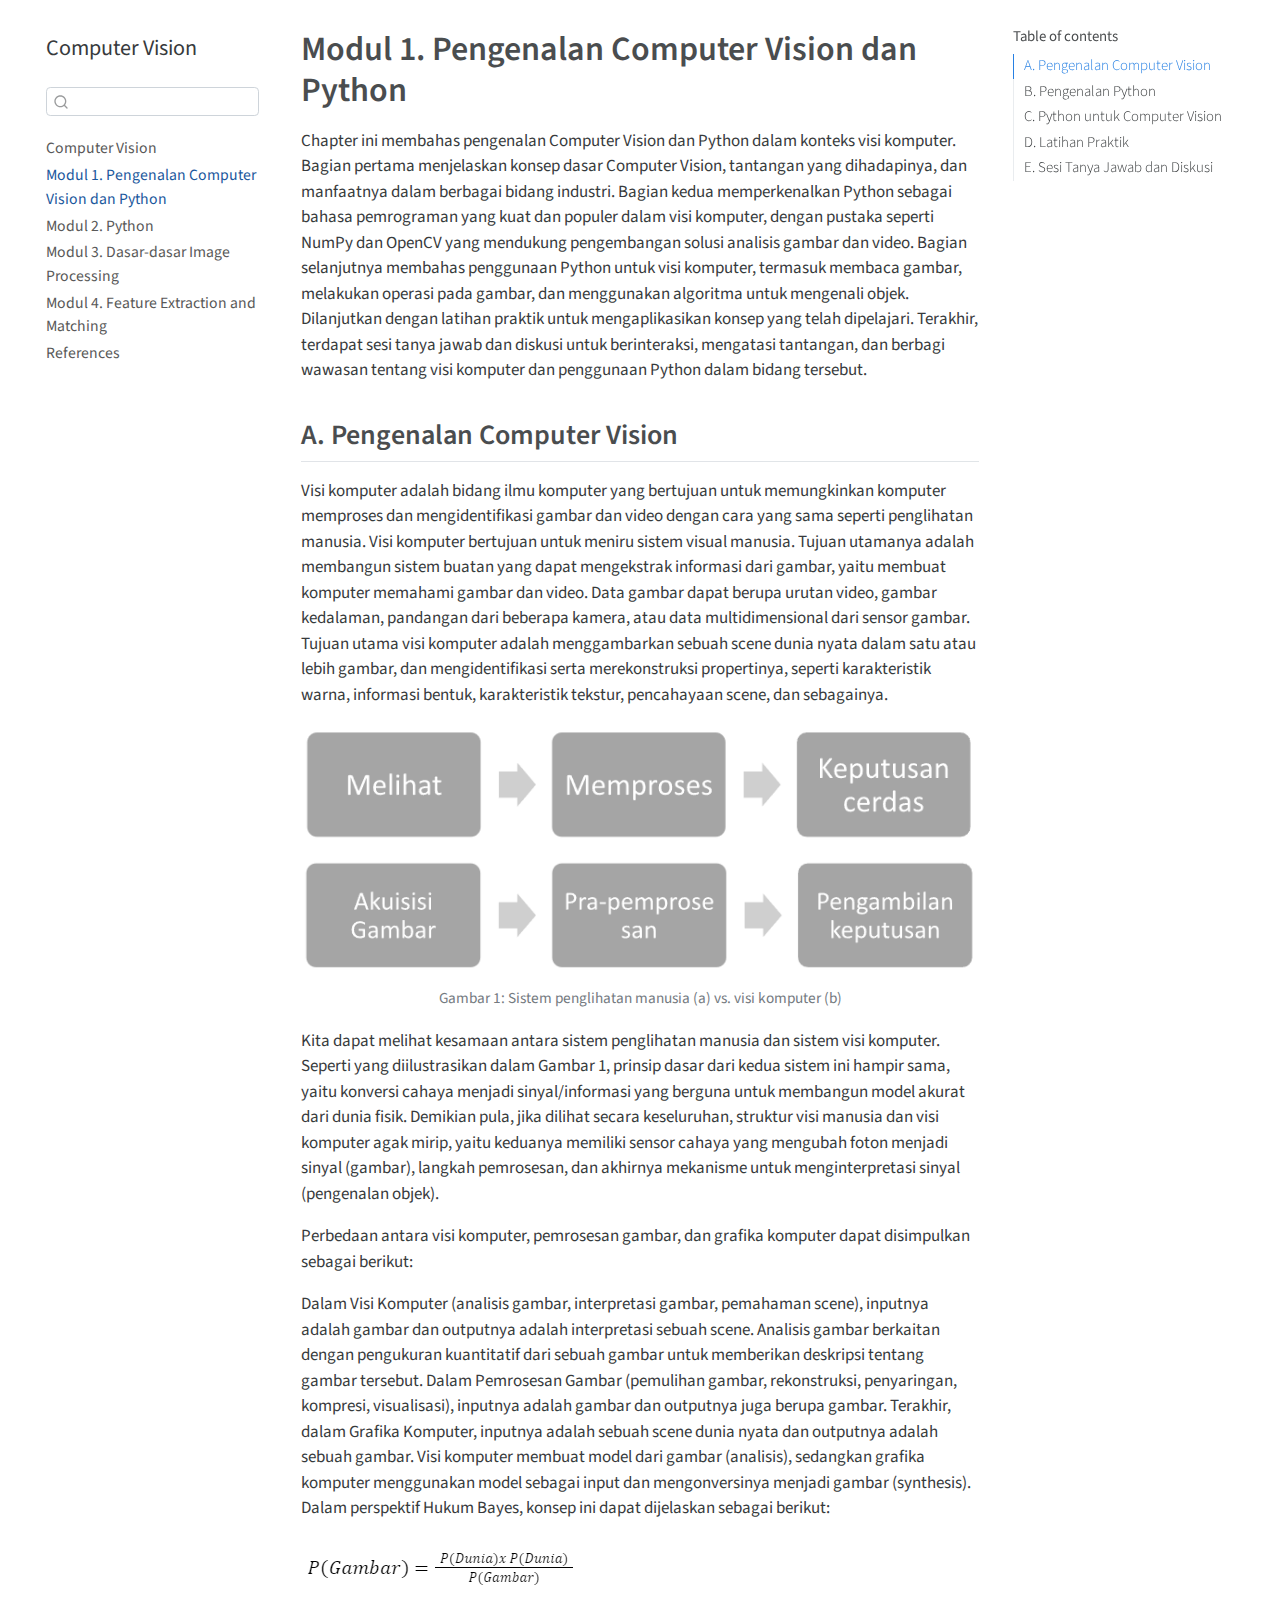
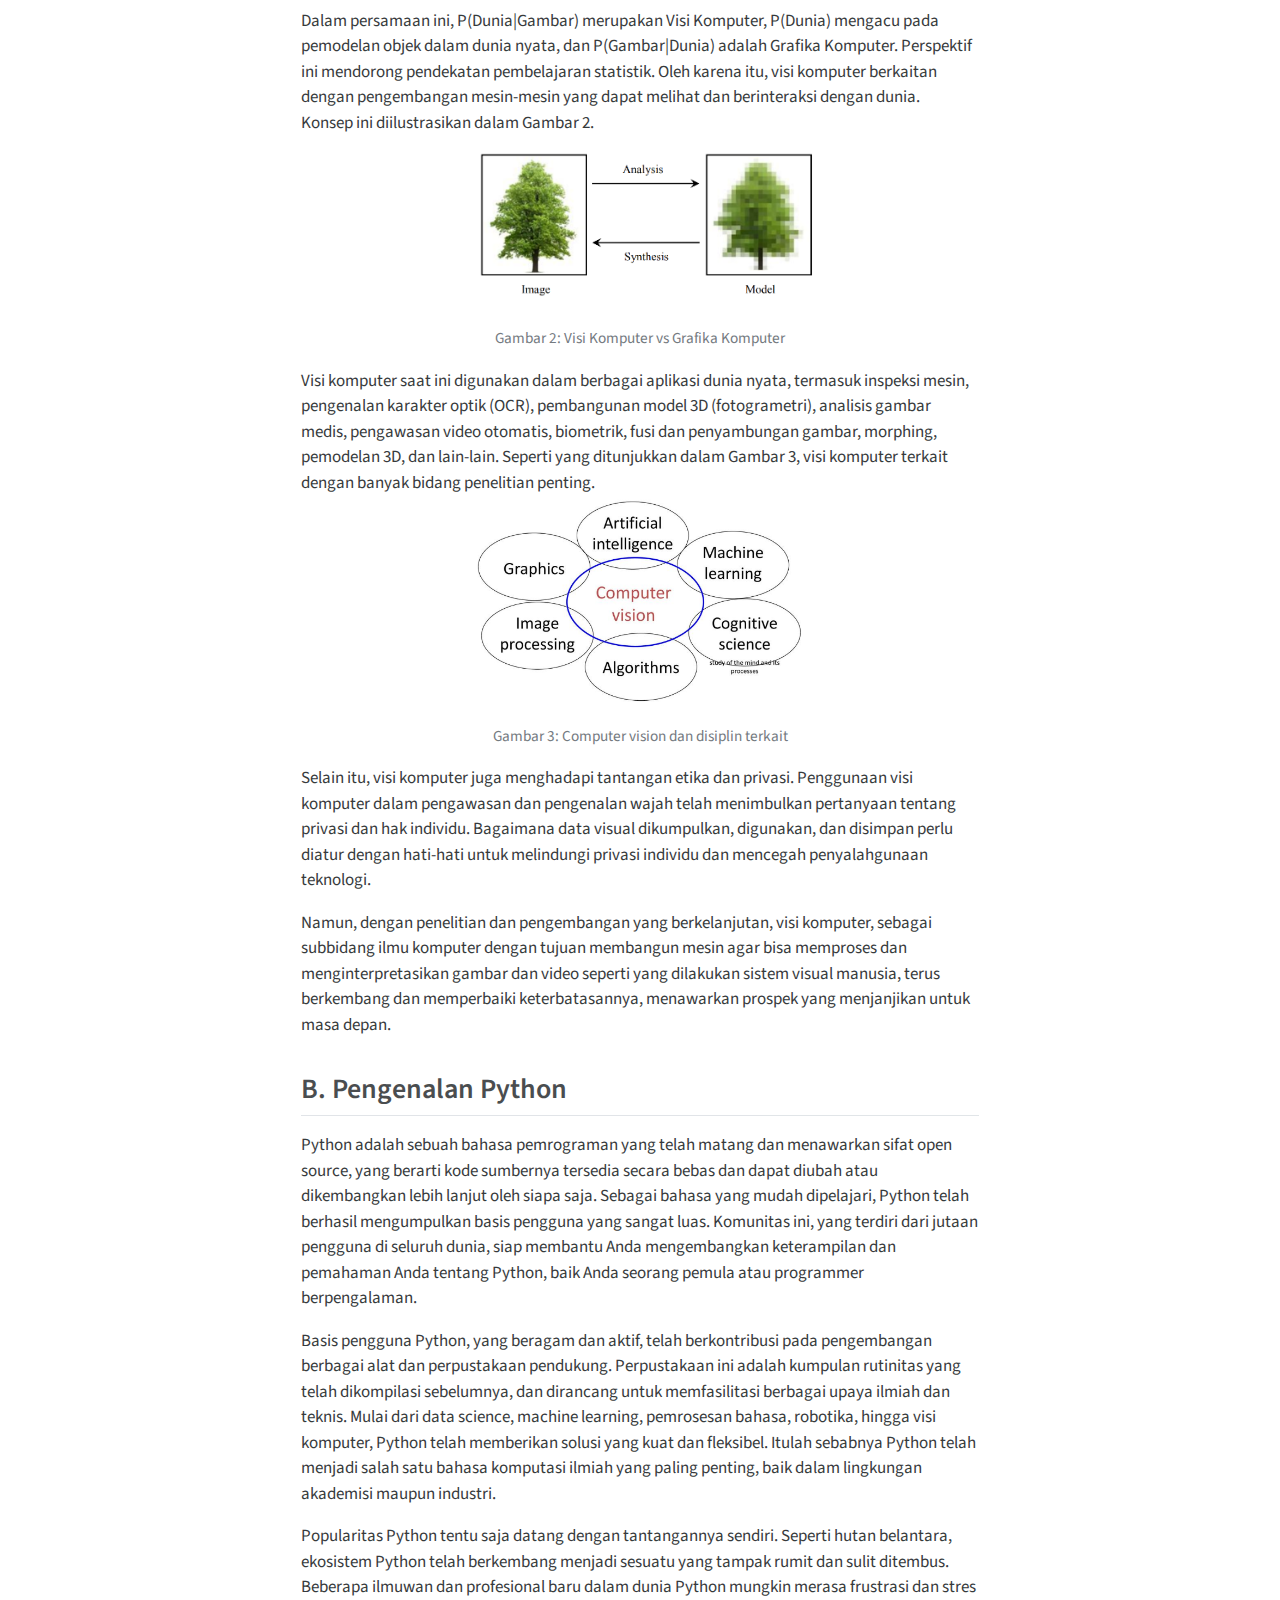
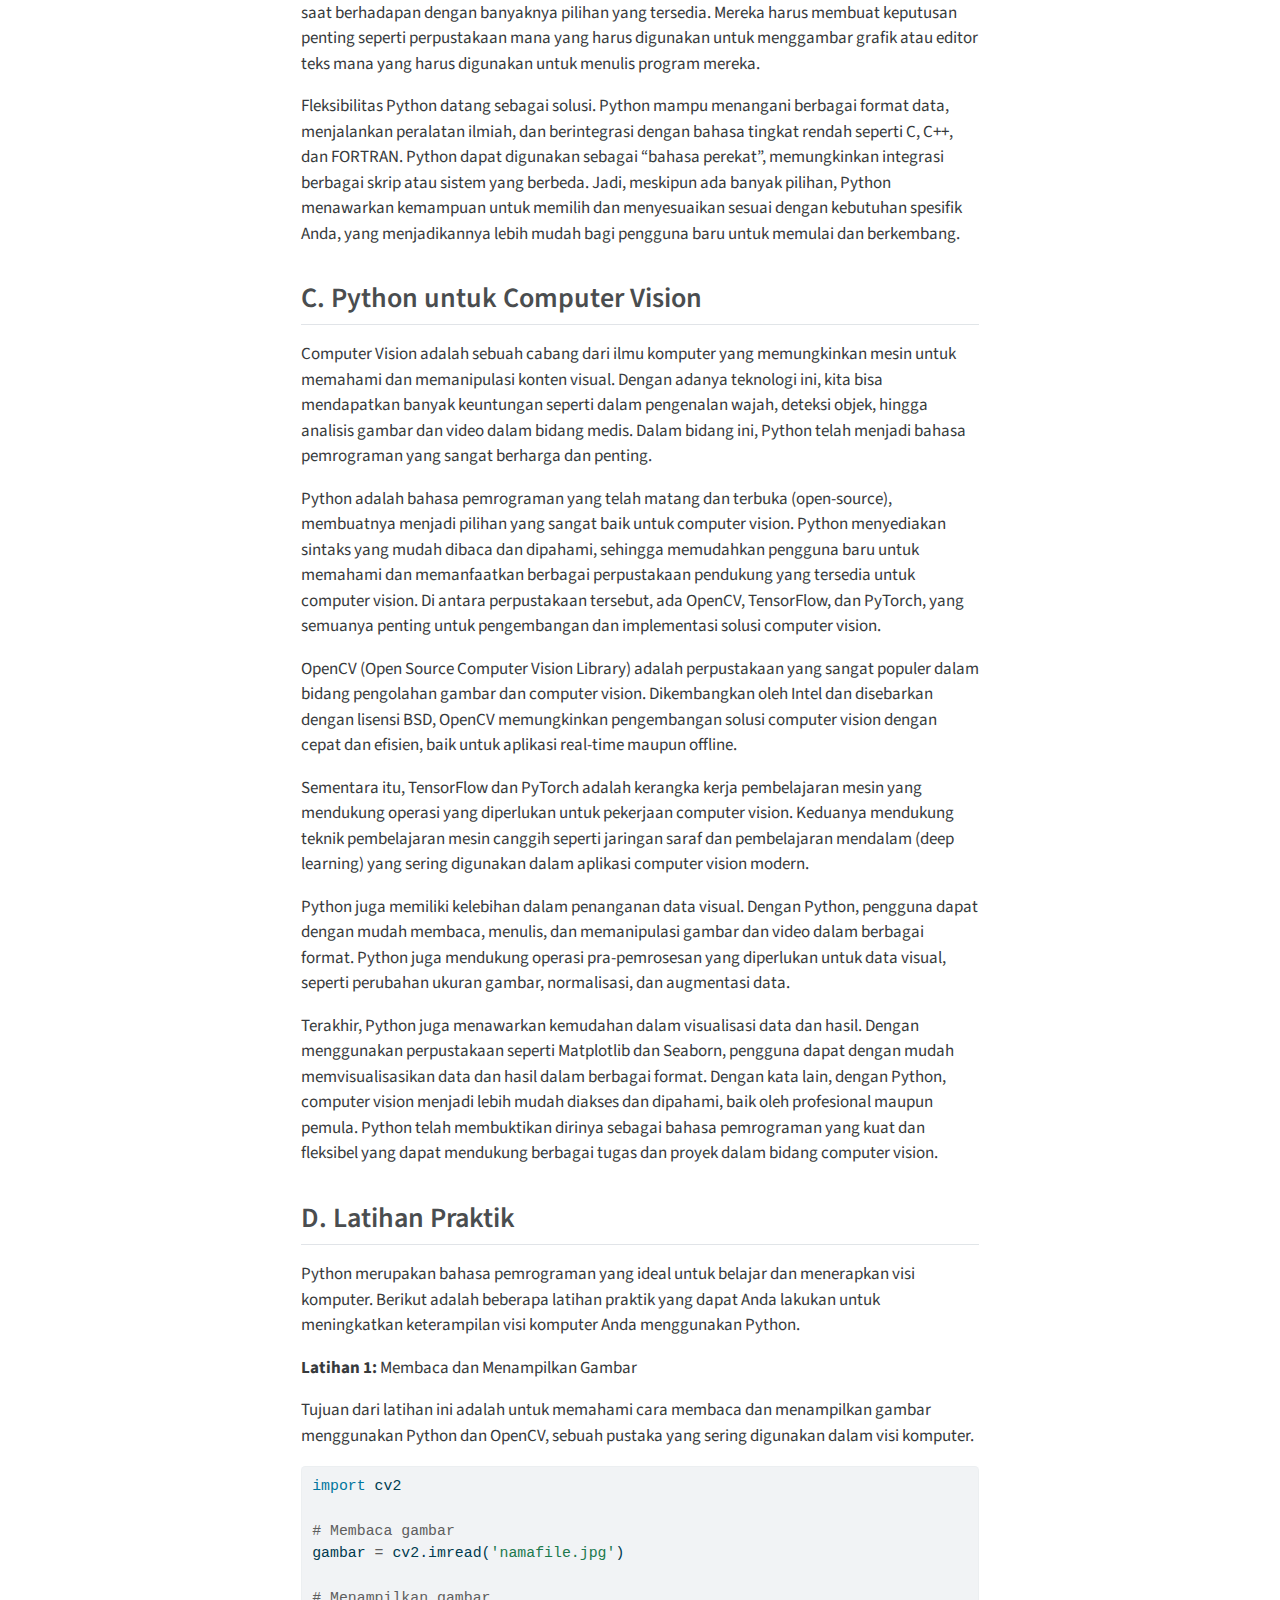
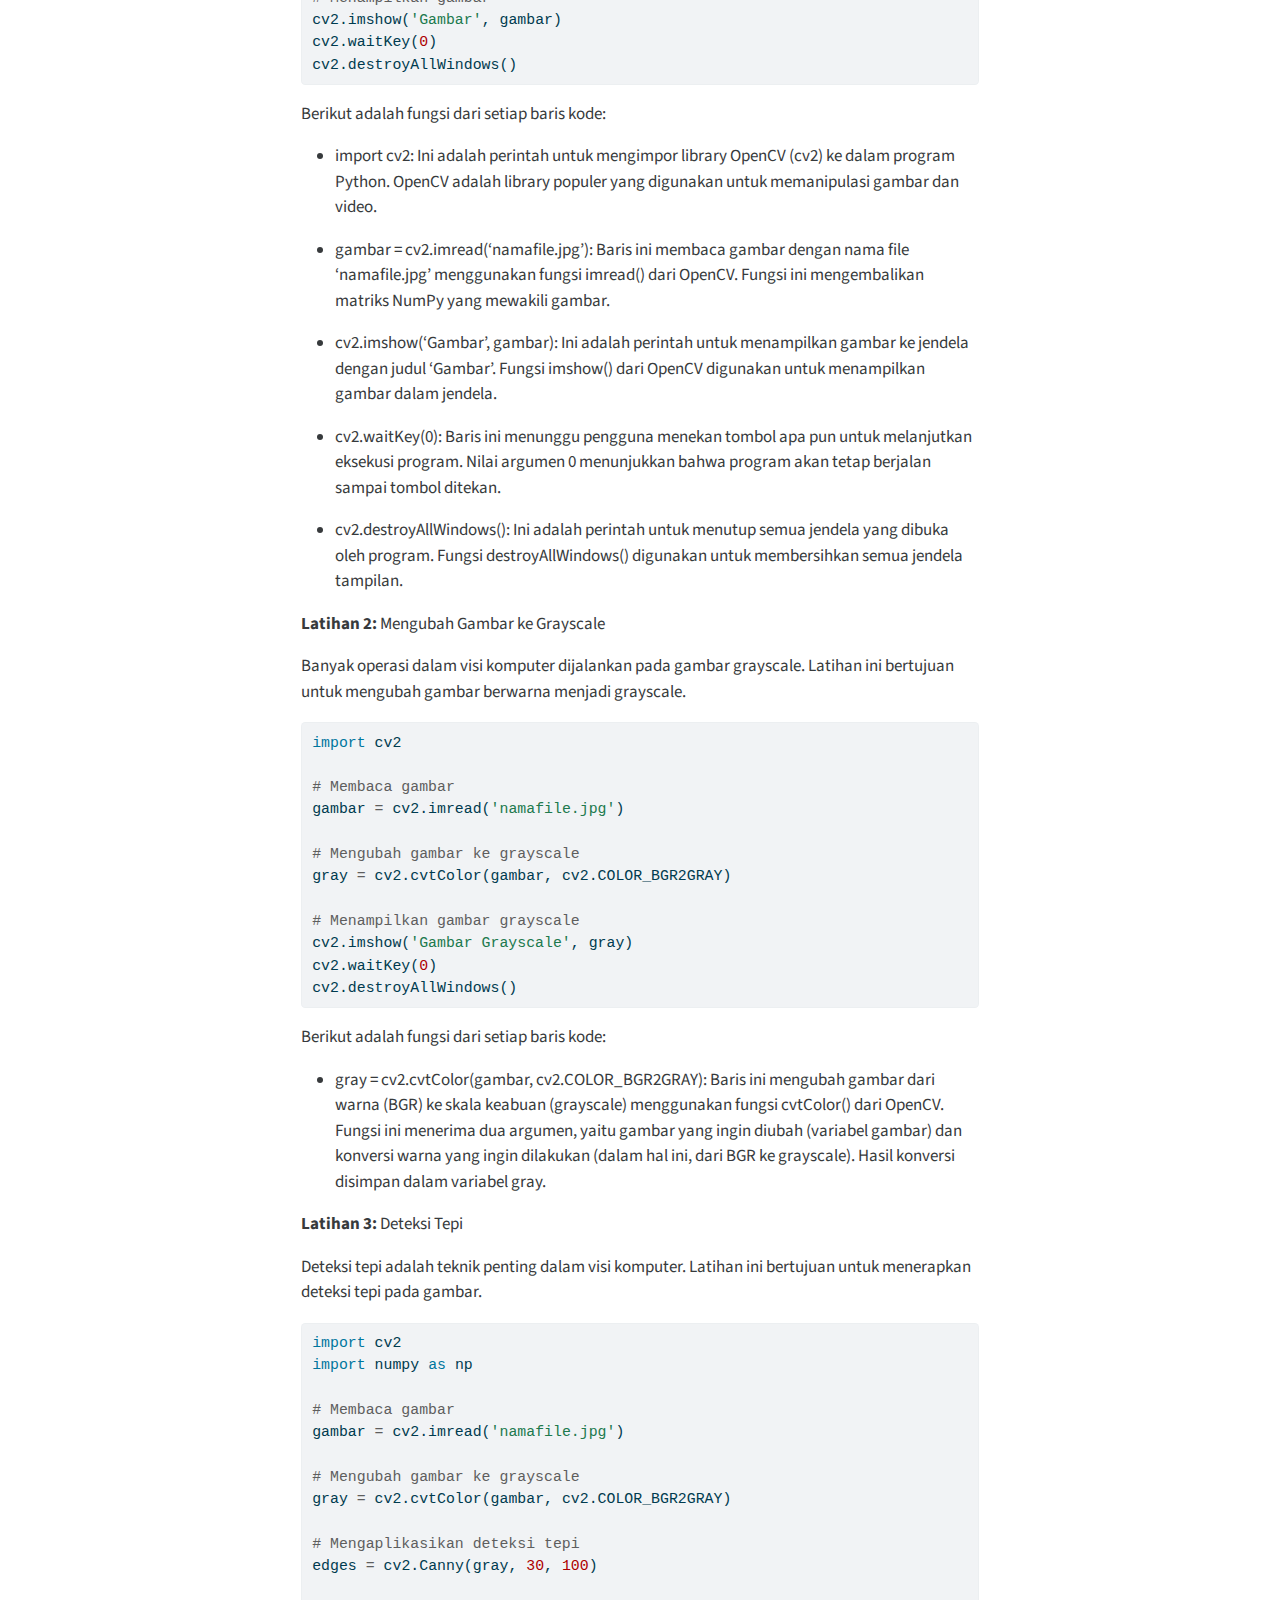
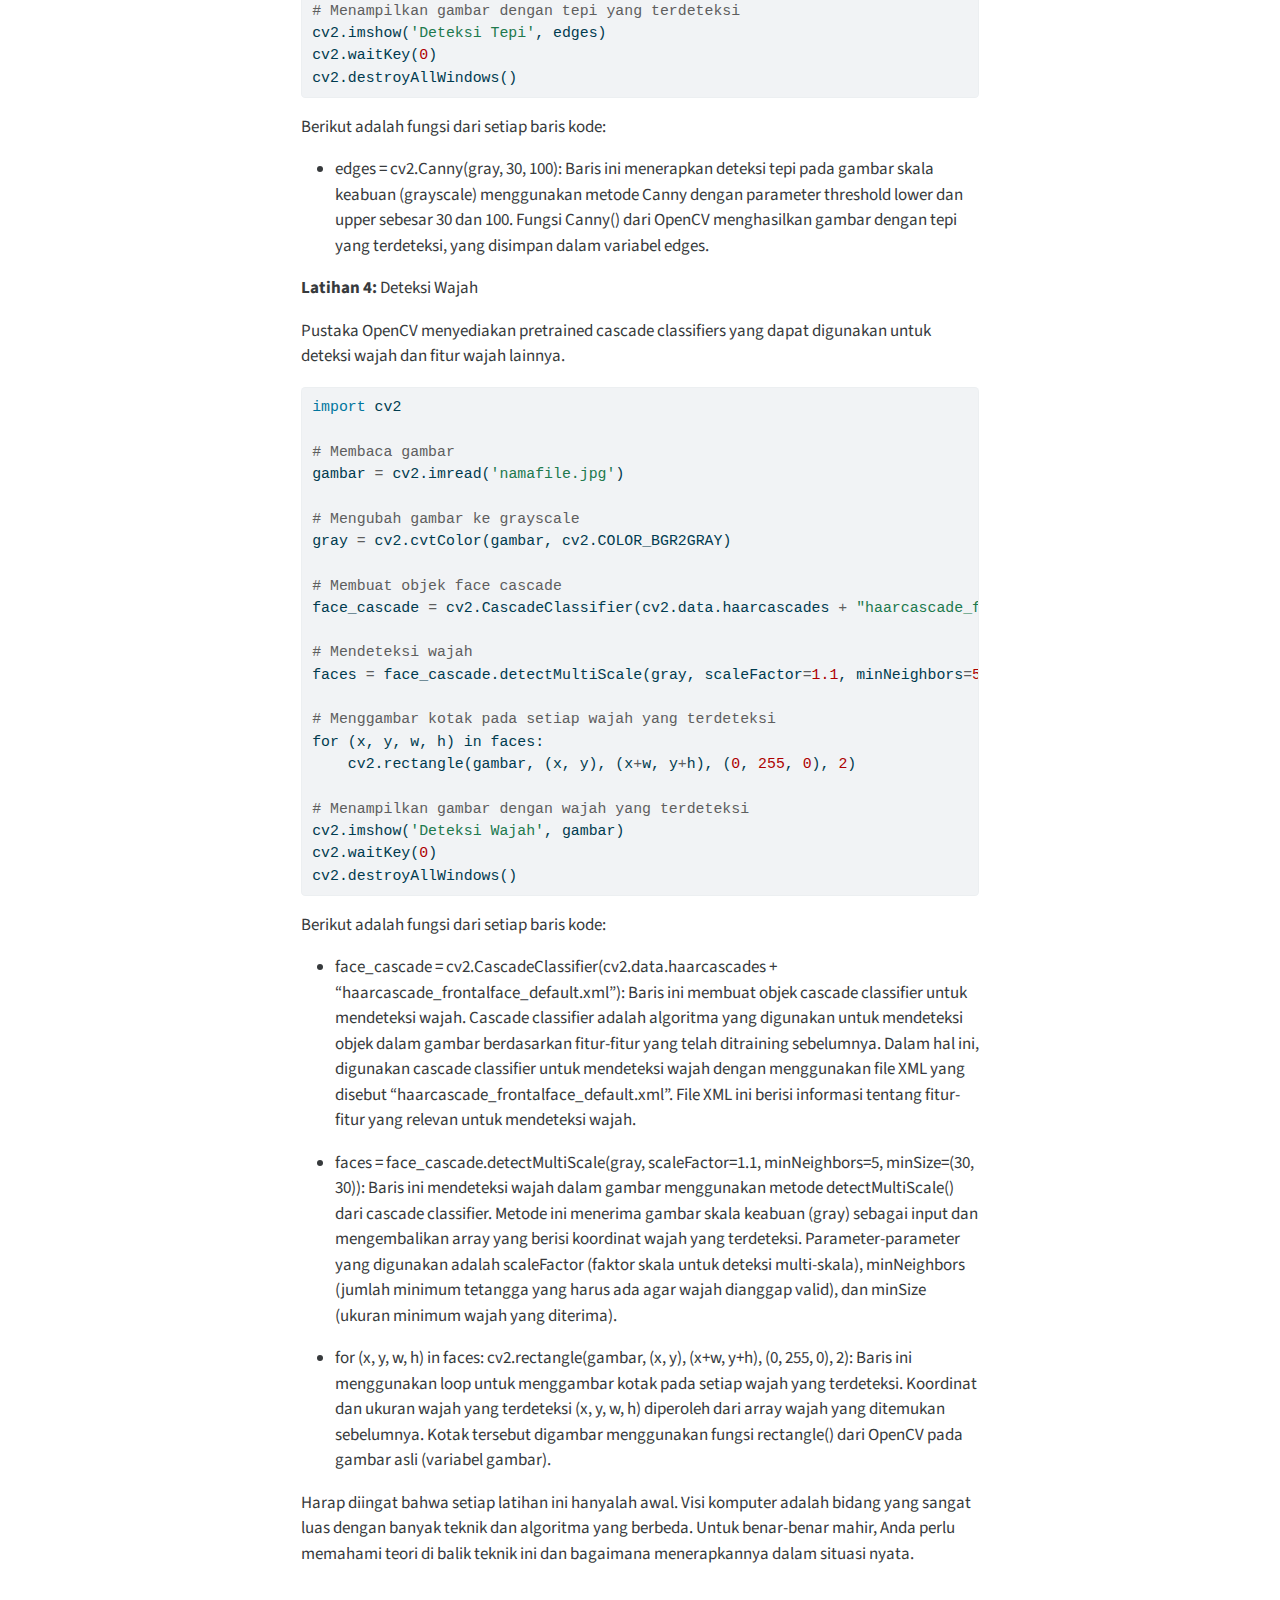
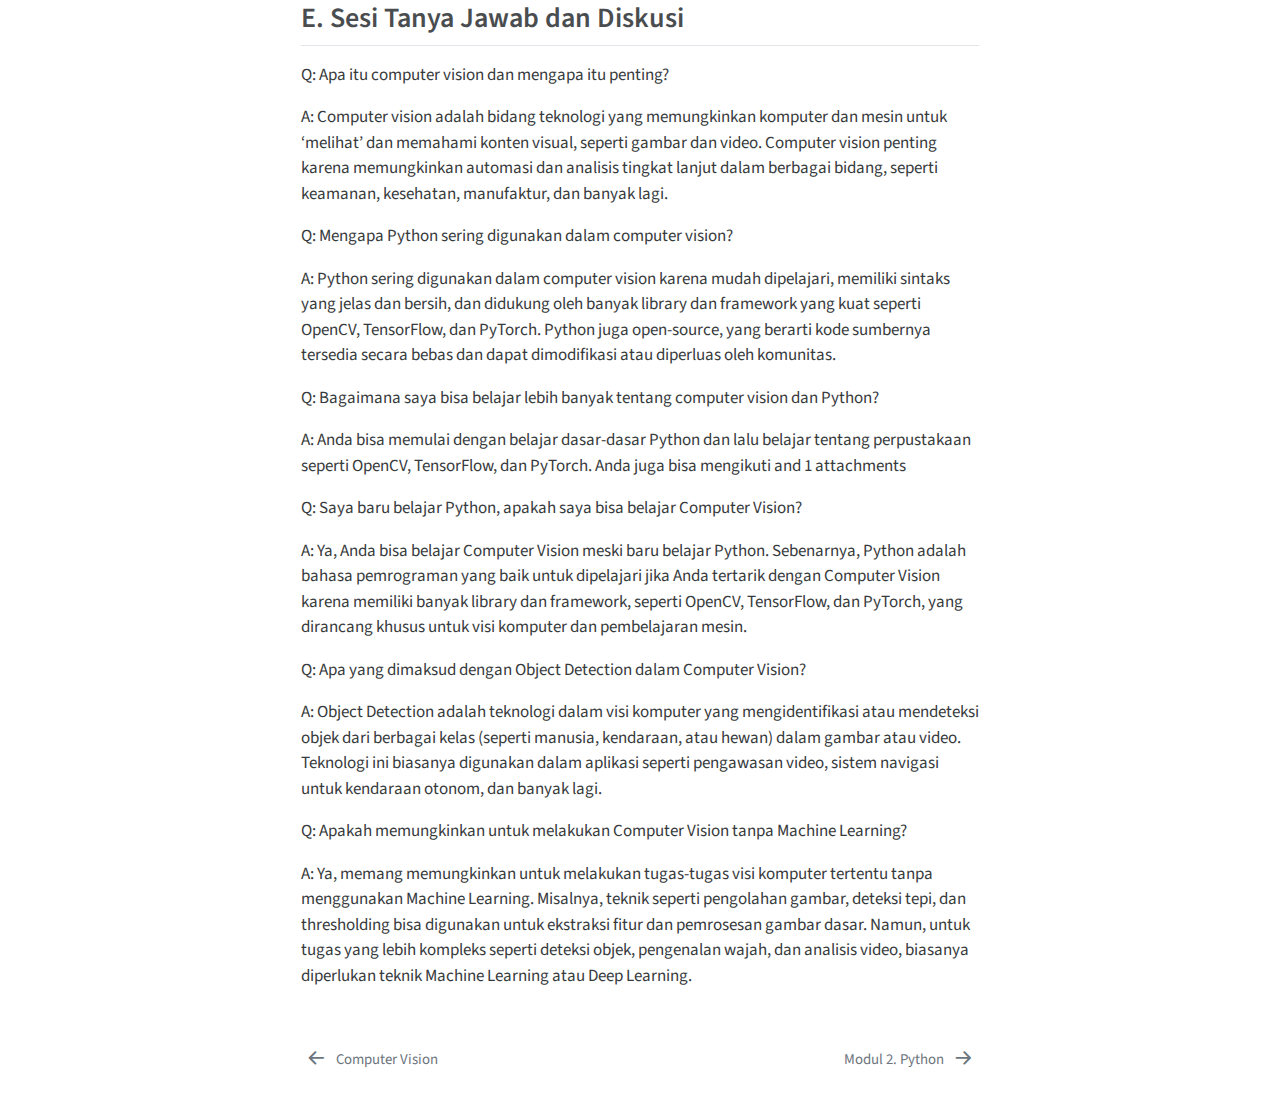
==== _book/1_Pengenalan_Computer_Vision_dan_Python.html @ 9023d20c "Menambah Modul 3" ====
<!DOCTYPE html>
<html xmlns="http://www.w3.org/1999/xhtml" lang="en" xml:lang="en"><head>

<meta charset="utf-8">
<meta name="generator" content="quarto-1.3.353">

<meta name="viewport" content="width=device-width, initial-scale=1.0, user-scalable=yes">


<title>Computer Vision - Modul 1. Pengenalan Computer Vision dan Python</title>
<style>
code{white-space: pre-wrap;}
span.smallcaps{font-variant: small-caps;}
div.columns{display: flex; gap: min(4vw, 1.5em);}
div.column{flex: auto; overflow-x: auto;}
div.hanging-indent{margin-left: 1.5em; text-indent: -1.5em;}
ul.task-list{list-style: none;}
ul.task-list li input[type="checkbox"] {
  width: 0.8em;
  margin: 0 0.8em 0.2em -1em; /* quarto-specific, see https://github.com/quarto-dev/quarto-cli/issues/4556 */ 
  vertical-align: middle;
}
/* CSS for syntax highlighting */
pre > code.sourceCode { white-space: pre; position: relative; }
pre > code.sourceCode > span { display: inline-block; line-height: 1.25; }
pre > code.sourceCode > span:empty { height: 1.2em; }
.sourceCode { overflow: visible; }
code.sourceCode > span { color: inherit; text-decoration: inherit; }
div.sourceCode { margin: 1em 0; }
pre.sourceCode { margin: 0; }
@media screen {
div.sourceCode { overflow: auto; }
}
@media print {
pre > code.sourceCode { white-space: pre-wrap; }
pre > code.sourceCode > span { text-indent: -5em; padding-left: 5em; }
}
pre.numberSource code
  { counter-reset: source-line 0; }
pre.numberSource code > span
  { position: relative; left: -4em; counter-increment: source-line; }
pre.numberSource code > span > a:first-child::before
  { content: counter(source-line);
    position: relative; left: -1em; text-align: right; vertical-align: baseline;
    border: none; display: inline-block;
    -webkit-touch-callout: none; -webkit-user-select: none;
    -khtml-user-select: none; -moz-user-select: none;
    -ms-user-select: none; user-select: none;
    padding: 0 4px; width: 4em;
  }
pre.numberSource { margin-left: 3em;  padding-left: 4px; }
div.sourceCode
  {   }
@media screen {
pre > code.sourceCode > span > a:first-child::before { text-decoration: underline; }
}
</style>


<script src="site_libs/quarto-nav/quarto-nav.js"></script>
<script src="site_libs/quarto-nav/headroom.min.js"></script>
<script src="site_libs/clipboard/clipboard.min.js"></script>
<script src="site_libs/quarto-search/autocomplete.umd.js"></script>
<script src="site_libs/quarto-search/fuse.min.js"></script>
<script src="site_libs/quarto-search/quarto-search.js"></script>
<meta name="quarto:offset" content="./">
<link href="./2_Python.html" rel="next">
<link href="./index.html" rel="prev">
<script src="site_libs/quarto-html/quarto.js"></script>
<script src="site_libs/quarto-html/popper.min.js"></script>
<script src="site_libs/quarto-html/tippy.umd.min.js"></script>
<script src="site_libs/quarto-html/anchor.min.js"></script>
<link href="site_libs/quarto-html/tippy.css" rel="stylesheet">
<link href="site_libs/quarto-html/quarto-syntax-highlighting.css" rel="stylesheet" id="quarto-text-highlighting-styles">
<script src="site_libs/bootstrap/bootstrap.min.js"></script>
<link href="site_libs/bootstrap/bootstrap-icons.css" rel="stylesheet">
<link href="site_libs/bootstrap/bootstrap.min.css" rel="stylesheet" id="quarto-bootstrap" data-mode="light">
<script id="quarto-search-options" type="application/json">{
  "location": "sidebar",
  "copy-button": false,
  "collapse-after": 3,
  "panel-placement": "start",
  "type": "textbox",
  "limit": 20,
  "language": {
    "search-no-results-text": "No results",
    "search-matching-documents-text": "matching documents",
    "search-copy-link-title": "Copy link to search",
    "search-hide-matches-text": "Hide additional matches",
    "search-more-match-text": "more match in this document",
    "search-more-matches-text": "more matches in this document",
    "search-clear-button-title": "Clear",
    "search-detached-cancel-button-title": "Cancel",
    "search-submit-button-title": "Submit"
  }
}</script>


</head>

<body class="nav-sidebar floating">

<div id="quarto-search-results"></div>
  <header id="quarto-header" class="headroom fixed-top">
  <nav class="quarto-secondary-nav">
    <div class="container-fluid d-flex">
      <button type="button" class="quarto-btn-toggle btn" data-bs-toggle="collapse" data-bs-target="#quarto-sidebar,#quarto-sidebar-glass" aria-controls="quarto-sidebar" aria-expanded="false" aria-label="Toggle sidebar navigation" onclick="if (window.quartoToggleHeadroom) { window.quartoToggleHeadroom(); }">
        <i class="bi bi-layout-text-sidebar-reverse"></i>
      </button>
      <nav class="quarto-page-breadcrumbs" aria-label="breadcrumb"><ol class="breadcrumb"><li class="breadcrumb-item"><a href="./1_Pengenalan_Computer_Vision_dan_Python.html">Modul 1. Pengenalan Computer Vision dan Python</a></li></ol></nav>
      <a class="flex-grow-1" role="button" data-bs-toggle="collapse" data-bs-target="#quarto-sidebar,#quarto-sidebar-glass" aria-controls="quarto-sidebar" aria-expanded="false" aria-label="Toggle sidebar navigation" onclick="if (window.quartoToggleHeadroom) { window.quartoToggleHeadroom(); }">      
      </a>
      <button type="button" class="btn quarto-search-button" aria-label="Search" onclick="window.quartoOpenSearch();">
        <i class="bi bi-search"></i>
      </button>
    </div>
  </nav>
</header>
<!-- content -->
<div id="quarto-content" class="quarto-container page-columns page-rows-contents page-layout-article">
<!-- sidebar -->
  <nav id="quarto-sidebar" class="sidebar collapse collapse-horizontal sidebar-navigation floating overflow-auto">
    <div class="pt-lg-2 mt-2 text-left sidebar-header">
    <div class="sidebar-title mb-0 py-0">
      <a href="./">Computer Vision</a> 
    </div>
      </div>
        <div class="mt-2 flex-shrink-0 align-items-center">
        <div class="sidebar-search">
        <div id="quarto-search" class="" title="Search"></div>
        </div>
        </div>
    <div class="sidebar-menu-container"> 
    <ul class="list-unstyled mt-1">
        <li class="sidebar-item">
  <div class="sidebar-item-container"> 
  <a href="./index.html" class="sidebar-item-text sidebar-link">
 <span class="menu-text">Computer Vision</span></a>
  </div>
</li>
        <li class="sidebar-item">
  <div class="sidebar-item-container"> 
  <a href="./1_Pengenalan_Computer_Vision_dan_Python.html" class="sidebar-item-text sidebar-link active">
 <span class="menu-text">Modul 1. Pengenalan Computer Vision dan Python</span></a>
  </div>
</li>
        <li class="sidebar-item">
  <div class="sidebar-item-container"> 
  <a href="./2_Python.html" class="sidebar-item-text sidebar-link">
 <span class="menu-text">Modul 2. Python</span></a>
  </div>
</li>
        <li class="sidebar-item">
  <div class="sidebar-item-container"> 
  <a href="./3_Dasar_dasar_Image_Processing.html" class="sidebar-item-text sidebar-link">
 <span class="menu-text">Modul 3. Dasar-dasar Image Processing</span></a>
  </div>
</li>
        <li class="sidebar-item">
  <div class="sidebar-item-container"> 
  <a href="./4_Feature_Extraction_and_Matching.html" class="sidebar-item-text sidebar-link">
 <span class="menu-text">Modul 4. Feature Extraction and Matching</span></a>
  </div>
</li>
        <li class="sidebar-item">
  <div class="sidebar-item-container"> 
  <a href="./references.html" class="sidebar-item-text sidebar-link">
 <span class="menu-text">References</span></a>
  </div>
</li>
    </ul>
    </div>
</nav>
<div id="quarto-sidebar-glass" data-bs-toggle="collapse" data-bs-target="#quarto-sidebar,#quarto-sidebar-glass"></div>
<!-- margin-sidebar -->
    <div id="quarto-margin-sidebar" class="sidebar margin-sidebar">
        <nav id="TOC" role="doc-toc" class="toc-active">
    <h2 id="toc-title">Table of contents</h2>
   
  <ul>
  <li><a href="#a.-pengenalan-computer-vision" id="toc-a.-pengenalan-computer-vision" class="nav-link active" data-scroll-target="#a.-pengenalan-computer-vision">A. Pengenalan Computer Vision</a></li>
  <li><a href="#b.-pengenalan-python" id="toc-b.-pengenalan-python" class="nav-link" data-scroll-target="#b.-pengenalan-python">B. Pengenalan Python</a></li>
  <li><a href="#c.-python-untuk-computer-vision" id="toc-c.-python-untuk-computer-vision" class="nav-link" data-scroll-target="#c.-python-untuk-computer-vision">C. Python untuk Computer Vision</a></li>
  <li><a href="#d.-latihan-praktik" id="toc-d.-latihan-praktik" class="nav-link" data-scroll-target="#d.-latihan-praktik">D. Latihan Praktik</a></li>
  <li><a href="#e.-sesi-tanya-jawab-dan-diskusi" id="toc-e.-sesi-tanya-jawab-dan-diskusi" class="nav-link" data-scroll-target="#e.-sesi-tanya-jawab-dan-diskusi">E. Sesi Tanya Jawab dan Diskusi</a></li>
  </ul>
</nav>
    </div>
<!-- main -->
<main class="content" id="quarto-document-content">

<header id="title-block-header" class="quarto-title-block default">
<div class="quarto-title">
<h1 class="title">Modul 1. Pengenalan Computer Vision dan Python</h1>
</div>



<div class="quarto-title-meta">

    
  
    
  </div>
  

</header>

<p>Chapter ini membahas pengenalan Computer Vision dan Python dalam konteks visi komputer. Bagian pertama menjelaskan konsep dasar Computer Vision, tantangan yang dihadapinya, dan manfaatnya dalam berbagai bidang industri. Bagian kedua memperkenalkan Python sebagai bahasa pemrograman yang kuat dan populer dalam visi komputer, dengan pustaka seperti NumPy dan OpenCV yang mendukung pengembangan solusi analisis gambar dan video. Bagian selanjutnya membahas penggunaan Python untuk visi komputer, termasuk membaca gambar, melakukan operasi pada gambar, dan menggunakan algoritma untuk mengenali objek. Dilanjutkan dengan latihan praktik untuk mengaplikasikan konsep yang telah dipelajari. Terakhir, terdapat sesi tanya jawab dan diskusi untuk berinteraksi, mengatasi tantangan, dan berbagi wawasan tentang visi komputer dan penggunaan Python dalam bidang tersebut.</p>
<section id="a.-pengenalan-computer-vision" class="level2">
<h2 class="anchored" data-anchor-id="a.-pengenalan-computer-vision">A. Pengenalan Computer Vision</h2>
<p>Visi komputer adalah bidang ilmu komputer yang bertujuan untuk memungkinkan komputer memproses dan mengidentifikasi gambar dan video dengan cara yang sama seperti penglihatan manusia. Visi komputer bertujuan untuk meniru sistem visual manusia. Tujuan utamanya adalah membangun sistem buatan yang dapat mengekstrak informasi dari gambar, yaitu membuat komputer memahami gambar dan video. Data gambar dapat berupa urutan video, gambar kedalaman, pandangan dari beberapa kamera, atau data multidimensional dari sensor gambar. Tujuan utama visi komputer adalah menggambarkan sebuah scene dunia nyata dalam satu atau lebih gambar, dan mengidentifikasi serta merekonstruksi propertinya, seperti karakteristik warna, informasi bentuk, karakteristik tekstur, pencahayaan scene, dan sebagainya.</p>
<div style="text-align:center">
<p><img src="Asset/image1.png" class="img-fluid"></p>
<div class="quarto-figure quarto-figure-center">
<figure class="figure">
<p><img src="Asset/image2.png" class="img-fluid figure-img"></p>
<figcaption class="figure-caption">Gambar 1: Sistem penglihatan manusia (a) vs.&nbsp;visi komputer (b)</figcaption>
</figure>
</div>
</div>
<p>Kita dapat melihat kesamaan antara sistem penglihatan manusia dan sistem visi komputer. Seperti yang diilustrasikan dalam Gambar 1, prinsip dasar dari kedua sistem ini hampir sama, yaitu konversi cahaya menjadi sinyal/informasi yang berguna untuk membangun model akurat dari dunia fisik. Demikian pula, jika dilihat secara keseluruhan, struktur visi manusia dan visi komputer agak mirip, yaitu keduanya memiliki sensor cahaya yang mengubah foton menjadi sinyal (gambar), langkah pemrosesan, dan akhirnya mekanisme untuk menginterpretasi sinyal (pengenalan objek).</p>
<p>Perbedaan antara visi komputer, pemrosesan gambar, dan grafika komputer dapat disimpulkan sebagai berikut:</p>
<p>Dalam Visi Komputer (analisis gambar, interpretasi gambar, pemahaman scene), inputnya adalah gambar dan outputnya adalah interpretasi sebuah scene. Analisis gambar berkaitan dengan pengukuran kuantitatif dari sebuah gambar untuk memberikan deskripsi tentang gambar tersebut. Dalam Pemrosesan Gambar (pemulihan gambar, rekonstruksi, penyaringan, kompresi, visualisasi), inputnya adalah gambar dan outputnya juga berupa gambar. Terakhir, dalam Grafika Komputer, inputnya adalah sebuah scene dunia nyata dan outputnya adalah sebuah gambar. Visi komputer membuat model dari gambar (analisis), sedangkan grafika komputer menggunakan model sebagai input dan mengonversinya menjadi gambar (synthesis). Dalam perspektif Hukum Bayes, konsep ini dapat dijelaskan sebagai berikut:</p>
<p><img src="Asset/image3.png" class="img-fluid"></p>
Dalam persamaan ini, P(Dunia|Gambar) merupakan Visi Komputer, P(Dunia) mengacu pada pemodelan objek dalam dunia nyata, dan P(Gambar|Dunia) adalah Grafika Komputer. Perspektif ini mendorong pendekatan pembelajaran statistik. Oleh karena itu, visi komputer berkaitan dengan pengembangan mesin-mesin yang dapat melihat dan berinteraksi dengan dunia.<br>
Konsep ini diilustrasikan dalam Gambar 2.<br>

<div style="text-align:center">
<div class="quarto-figure quarto-figure-center">
<figure class="figure">
<p><img src="Asset/image4.png" class="img-fluid figure-img"></p>
<figcaption class="figure-caption">Gambar 2: Visi Komputer vs Grafika Komputer</figcaption>
</figure>
</div>
</div>
Visi komputer saat ini digunakan dalam berbagai aplikasi dunia nyata, termasuk inspeksi mesin, pengenalan karakter optik (OCR), pembangunan model 3D (fotogrametri), analisis gambar medis, pengawasan video otomatis, biometrik, fusi dan penyambungan gambar, morphing, pemodelan 3D, dan lain-lain. Seperti yang ditunjukkan dalam Gambar 3, visi komputer terkait dengan banyak bidang penelitian penting.<br>

<div style="text-align:center">
<div class="quarto-figure quarto-figure-center">
<figure class="figure">
<p><img src="Asset/image5.png" class="img-fluid figure-img"></p>
<figcaption class="figure-caption">Gambar 3: Computer vision dan disiplin terkait</figcaption>
</figure>
</div>
</div>
<p>Selain itu, visi komputer juga menghadapi tantangan etika dan privasi. Penggunaan visi komputer dalam pengawasan dan pengenalan wajah telah menimbulkan pertanyaan tentang privasi dan hak individu. Bagaimana data visual dikumpulkan, digunakan, dan disimpan perlu diatur dengan hati-hati untuk melindungi privasi individu dan mencegah penyalahgunaan teknologi.</p>
<p>Namun, dengan penelitian dan pengembangan yang berkelanjutan, visi komputer, sebagai subbidang ilmu komputer dengan tujuan membangun mesin agar bisa memproses dan menginterpretasikan gambar dan video seperti yang dilakukan sistem visual manusia, terus berkembang dan memperbaiki keterbatasannya, menawarkan prospek yang menjanjikan untuk masa depan.</p>
</section>
<section id="b.-pengenalan-python" class="level2">
<h2 class="anchored" data-anchor-id="b.-pengenalan-python">B. Pengenalan Python</h2>
<p>Python adalah sebuah bahasa pemrograman yang telah matang dan menawarkan sifat open source, yang berarti kode sumbernya tersedia secara bebas dan dapat diubah atau dikembangkan lebih lanjut oleh siapa saja. Sebagai bahasa yang mudah dipelajari, Python telah berhasil mengumpulkan basis pengguna yang sangat luas. Komunitas ini, yang terdiri dari jutaan pengguna di seluruh dunia, siap membantu Anda mengembangkan keterampilan dan pemahaman Anda tentang Python, baik Anda seorang pemula atau programmer berpengalaman.</p>
<p>Basis pengguna Python, yang beragam dan aktif, telah berkontribusi pada pengembangan berbagai alat dan perpustakaan pendukung. Perpustakaan ini adalah kumpulan rutinitas yang telah dikompilasi sebelumnya, dan dirancang untuk memfasilitasi berbagai upaya ilmiah dan teknis. Mulai dari data science, machine learning, pemrosesan bahasa, robotika, hingga visi komputer, Python telah memberikan solusi yang kuat dan fleksibel. Itulah sebabnya Python telah menjadi salah satu bahasa komputasi ilmiah yang paling penting, baik dalam lingkungan akademisi maupun industri.</p>
<p>Popularitas Python tentu saja datang dengan tantangannya sendiri. Seperti hutan belantara, ekosistem Python telah berkembang menjadi sesuatu yang tampak rumit dan sulit ditembus. Beberapa ilmuwan dan profesional baru dalam dunia Python mungkin merasa frustrasi dan stres saat berhadapan dengan banyaknya pilihan yang tersedia. Mereka harus membuat keputusan penting seperti perpustakaan mana yang harus digunakan untuk menggambar grafik atau editor teks mana yang harus digunakan untuk menulis program mereka.</p>
<p>Fleksibilitas Python datang sebagai solusi. Python mampu menangani berbagai format data, menjalankan peralatan ilmiah, dan berintegrasi dengan bahasa tingkat rendah seperti C, C++, dan FORTRAN. Python dapat digunakan sebagai “bahasa perekat”, memungkinkan integrasi berbagai skrip atau sistem yang berbeda. Jadi, meskipun ada banyak pilihan, Python menawarkan kemampuan untuk memilih dan menyesuaikan sesuai dengan kebutuhan spesifik Anda, yang menjadikannya lebih mudah bagi pengguna baru untuk memulai dan berkembang.</p>
</section>
<section id="c.-python-untuk-computer-vision" class="level2">
<h2 class="anchored" data-anchor-id="c.-python-untuk-computer-vision">C. Python untuk Computer Vision</h2>
<p>Computer Vision adalah sebuah cabang dari ilmu komputer yang memungkinkan mesin untuk memahami dan memanipulasi konten visual. Dengan adanya teknologi ini, kita bisa mendapatkan banyak keuntungan seperti dalam pengenalan wajah, deteksi objek, hingga analisis gambar dan video dalam bidang medis. Dalam bidang ini, Python telah menjadi bahasa pemrograman yang sangat berharga dan penting.</p>
<p>Python adalah bahasa pemrograman yang telah matang dan terbuka (open-source), membuatnya menjadi pilihan yang sangat baik untuk computer vision. Python menyediakan sintaks yang mudah dibaca dan dipahami, sehingga memudahkan pengguna baru untuk memahami dan memanfaatkan berbagai perpustakaan pendukung yang tersedia untuk computer vision. Di antara perpustakaan tersebut, ada OpenCV, TensorFlow, dan PyTorch, yang semuanya penting untuk pengembangan dan implementasi solusi computer vision.</p>
<p>OpenCV (Open Source Computer Vision Library) adalah perpustakaan yang sangat populer dalam bidang pengolahan gambar dan computer vision. Dikembangkan oleh Intel dan disebarkan dengan lisensi BSD, OpenCV memungkinkan pengembangan solusi computer vision dengan cepat dan efisien, baik untuk aplikasi real-time maupun offline.</p>
<p>Sementara itu, TensorFlow dan PyTorch adalah kerangka kerja pembelajaran mesin yang mendukung operasi yang diperlukan untuk pekerjaan computer vision. Keduanya mendukung teknik pembelajaran mesin canggih seperti jaringan saraf dan pembelajaran mendalam (deep learning) yang sering digunakan dalam aplikasi computer vision modern.</p>
<p>Python juga memiliki kelebihan dalam penanganan data visual. Dengan Python, pengguna dapat dengan mudah membaca, menulis, dan memanipulasi gambar dan video dalam berbagai format. Python juga mendukung operasi pra-pemrosesan yang diperlukan untuk data visual, seperti perubahan ukuran gambar, normalisasi, dan augmentasi data.</p>
<p>Terakhir, Python juga menawarkan kemudahan dalam visualisasi data dan hasil. Dengan menggunakan perpustakaan seperti Matplotlib dan Seaborn, pengguna dapat dengan mudah memvisualisasikan data dan hasil dalam berbagai format. Dengan kata lain, dengan Python, computer vision menjadi lebih mudah diakses dan dipahami, baik oleh profesional maupun pemula. Python telah membuktikan dirinya sebagai bahasa pemrograman yang kuat dan fleksibel yang dapat mendukung berbagai tugas dan proyek dalam bidang computer vision.</p>
</section>
<section id="d.-latihan-praktik" class="level2">
<h2 class="anchored" data-anchor-id="d.-latihan-praktik">D. Latihan Praktik</h2>
<p>Python merupakan bahasa pemrograman yang ideal untuk belajar dan menerapkan visi komputer. Berikut adalah beberapa latihan praktik yang dapat Anda lakukan untuk meningkatkan keterampilan visi komputer Anda menggunakan Python.</p>
<p><strong>Latihan 1:</strong> Membaca dan Menampilkan Gambar</p>
<p>Tujuan dari latihan ini adalah untuk memahami cara membaca dan menampilkan gambar menggunakan Python dan OpenCV, sebuah pustaka yang sering digunakan dalam visi komputer.</p>
<div class="sourceCode" id="cb1"><pre class="sourceCode python code-with-copy"><code class="sourceCode python"><span id="cb1-1"><a href="#cb1-1" aria-hidden="true" tabindex="-1"></a><span class="im">import</span> cv2</span>
<span id="cb1-2"><a href="#cb1-2" aria-hidden="true" tabindex="-1"></a></span>
<span id="cb1-3"><a href="#cb1-3" aria-hidden="true" tabindex="-1"></a><span class="co"># Membaca gambar</span></span>
<span id="cb1-4"><a href="#cb1-4" aria-hidden="true" tabindex="-1"></a>gambar <span class="op">=</span> cv2.imread(<span class="st">'namafile.jpg'</span>)</span>
<span id="cb1-5"><a href="#cb1-5" aria-hidden="true" tabindex="-1"></a></span>
<span id="cb1-6"><a href="#cb1-6" aria-hidden="true" tabindex="-1"></a><span class="co"># Menampilkan gambar</span></span>
<span id="cb1-7"><a href="#cb1-7" aria-hidden="true" tabindex="-1"></a>cv2.imshow(<span class="st">'Gambar'</span>, gambar)</span>
<span id="cb1-8"><a href="#cb1-8" aria-hidden="true" tabindex="-1"></a>cv2.waitKey(<span class="dv">0</span>)</span>
<span id="cb1-9"><a href="#cb1-9" aria-hidden="true" tabindex="-1"></a>cv2.destroyAllWindows()</span></code><button title="Copy to Clipboard" class="code-copy-button"><i class="bi"></i></button></pre></div>
<p>Berikut adalah fungsi dari setiap baris kode:</p>
<ul>
<li><p>import cv2: Ini adalah perintah untuk mengimpor library OpenCV (cv2) ke dalam program Python. OpenCV adalah library populer yang digunakan untuk memanipulasi gambar dan video.</p></li>
<li><p>gambar = cv2.imread(‘namafile.jpg’): Baris ini membaca gambar dengan nama file ‘namafile.jpg’ menggunakan fungsi imread() dari OpenCV. Fungsi ini mengembalikan matriks NumPy yang mewakili gambar.</p></li>
<li><p>cv2.imshow(‘Gambar’, gambar): Ini adalah perintah untuk menampilkan gambar ke jendela dengan judul ‘Gambar’. Fungsi imshow() dari OpenCV digunakan untuk menampilkan gambar dalam jendela.</p></li>
<li><p>cv2.waitKey(0): Baris ini menunggu pengguna menekan tombol apa pun untuk melanjutkan eksekusi program. Nilai argumen 0 menunjukkan bahwa program akan tetap berjalan sampai tombol ditekan.</p></li>
<li><p>cv2.destroyAllWindows(): Ini adalah perintah untuk menutup semua jendela yang dibuka oleh program. Fungsi destroyAllWindows() digunakan untuk membersihkan semua jendela tampilan.</p></li>
</ul>
<p><strong>Latihan 2:</strong> Mengubah Gambar ke Grayscale</p>
<p>Banyak operasi dalam visi komputer dijalankan pada gambar grayscale. Latihan ini bertujuan untuk mengubah gambar berwarna menjadi grayscale.</p>
<div class="sourceCode" id="cb2"><pre class="sourceCode python code-with-copy"><code class="sourceCode python"><span id="cb2-1"><a href="#cb2-1" aria-hidden="true" tabindex="-1"></a><span class="im">import</span> cv2</span>
<span id="cb2-2"><a href="#cb2-2" aria-hidden="true" tabindex="-1"></a></span>
<span id="cb2-3"><a href="#cb2-3" aria-hidden="true" tabindex="-1"></a><span class="co"># Membaca gambar</span></span>
<span id="cb2-4"><a href="#cb2-4" aria-hidden="true" tabindex="-1"></a>gambar <span class="op">=</span> cv2.imread(<span class="st">'namafile.jpg'</span>)</span>
<span id="cb2-5"><a href="#cb2-5" aria-hidden="true" tabindex="-1"></a></span>
<span id="cb2-6"><a href="#cb2-6" aria-hidden="true" tabindex="-1"></a><span class="co"># Mengubah gambar ke grayscale</span></span>
<span id="cb2-7"><a href="#cb2-7" aria-hidden="true" tabindex="-1"></a>gray <span class="op">=</span> cv2.cvtColor(gambar, cv2.COLOR_BGR2GRAY)</span>
<span id="cb2-8"><a href="#cb2-8" aria-hidden="true" tabindex="-1"></a></span>
<span id="cb2-9"><a href="#cb2-9" aria-hidden="true" tabindex="-1"></a><span class="co"># Menampilkan gambar grayscale</span></span>
<span id="cb2-10"><a href="#cb2-10" aria-hidden="true" tabindex="-1"></a>cv2.imshow(<span class="st">'Gambar Grayscale'</span>, gray)</span>
<span id="cb2-11"><a href="#cb2-11" aria-hidden="true" tabindex="-1"></a>cv2.waitKey(<span class="dv">0</span>)</span>
<span id="cb2-12"><a href="#cb2-12" aria-hidden="true" tabindex="-1"></a>cv2.destroyAllWindows()</span></code><button title="Copy to Clipboard" class="code-copy-button"><i class="bi"></i></button></pre></div>
<p>Berikut adalah fungsi dari setiap baris kode:</p>
<ul>
<li>gray = cv2.cvtColor(gambar, cv2.COLOR_BGR2GRAY): Baris ini mengubah gambar dari warna (BGR) ke skala keabuan (grayscale) menggunakan fungsi cvtColor() dari OpenCV. Fungsi ini menerima dua argumen, yaitu gambar yang ingin diubah (variabel gambar) dan konversi warna yang ingin dilakukan (dalam hal ini, dari BGR ke grayscale). Hasil konversi disimpan dalam variabel gray.</li>
</ul>
<p><strong>Latihan 3:</strong> Deteksi Tepi</p>
<p>Deteksi tepi adalah teknik penting dalam visi komputer. Latihan ini bertujuan untuk menerapkan deteksi tepi pada gambar.</p>
<div class="sourceCode" id="cb3"><pre class="sourceCode python code-with-copy"><code class="sourceCode python"><span id="cb3-1"><a href="#cb3-1" aria-hidden="true" tabindex="-1"></a><span class="im">import</span> cv2</span>
<span id="cb3-2"><a href="#cb3-2" aria-hidden="true" tabindex="-1"></a><span class="im">import</span> numpy <span class="im">as</span> np</span>
<span id="cb3-3"><a href="#cb3-3" aria-hidden="true" tabindex="-1"></a></span>
<span id="cb3-4"><a href="#cb3-4" aria-hidden="true" tabindex="-1"></a><span class="co"># Membaca gambar</span></span>
<span id="cb3-5"><a href="#cb3-5" aria-hidden="true" tabindex="-1"></a>gambar <span class="op">=</span> cv2.imread(<span class="st">'namafile.jpg'</span>)</span>
<span id="cb3-6"><a href="#cb3-6" aria-hidden="true" tabindex="-1"></a></span>
<span id="cb3-7"><a href="#cb3-7" aria-hidden="true" tabindex="-1"></a><span class="co"># Mengubah gambar ke grayscale</span></span>
<span id="cb3-8"><a href="#cb3-8" aria-hidden="true" tabindex="-1"></a>gray <span class="op">=</span> cv2.cvtColor(gambar, cv2.COLOR_BGR2GRAY)</span>
<span id="cb3-9"><a href="#cb3-9" aria-hidden="true" tabindex="-1"></a></span>
<span id="cb3-10"><a href="#cb3-10" aria-hidden="true" tabindex="-1"></a><span class="co"># Mengaplikasikan deteksi tepi</span></span>
<span id="cb3-11"><a href="#cb3-11" aria-hidden="true" tabindex="-1"></a>edges <span class="op">=</span> cv2.Canny(gray, <span class="dv">30</span>, <span class="dv">100</span>)</span>
<span id="cb3-12"><a href="#cb3-12" aria-hidden="true" tabindex="-1"></a></span>
<span id="cb3-13"><a href="#cb3-13" aria-hidden="true" tabindex="-1"></a><span class="co"># Menampilkan gambar dengan tepi yang terdeteksi</span></span>
<span id="cb3-14"><a href="#cb3-14" aria-hidden="true" tabindex="-1"></a>cv2.imshow(<span class="st">'Deteksi Tepi'</span>, edges)</span>
<span id="cb3-15"><a href="#cb3-15" aria-hidden="true" tabindex="-1"></a>cv2.waitKey(<span class="dv">0</span>)</span>
<span id="cb3-16"><a href="#cb3-16" aria-hidden="true" tabindex="-1"></a>cv2.destroyAllWindows()</span></code><button title="Copy to Clipboard" class="code-copy-button"><i class="bi"></i></button></pre></div>
<p>Berikut adalah fungsi dari setiap baris kode:</p>
<ul>
<li>edges = cv2.Canny(gray, 30, 100): Baris ini menerapkan deteksi tepi pada gambar skala keabuan (grayscale) menggunakan metode Canny dengan parameter threshold lower dan upper sebesar 30 dan 100. Fungsi Canny() dari OpenCV menghasilkan gambar dengan tepi yang terdeteksi, yang disimpan dalam variabel edges.</li>
</ul>
<p><strong>Latihan 4:</strong> Deteksi Wajah</p>
<p>Pustaka OpenCV menyediakan pretrained cascade classifiers yang dapat digunakan untuk deteksi wajah dan fitur wajah lainnya.</p>
<div class="sourceCode" id="cb4"><pre class="sourceCode python code-with-copy"><code class="sourceCode python"><span id="cb4-1"><a href="#cb4-1" aria-hidden="true" tabindex="-1"></a><span class="im">import</span> cv2</span>
<span id="cb4-2"><a href="#cb4-2" aria-hidden="true" tabindex="-1"></a></span>
<span id="cb4-3"><a href="#cb4-3" aria-hidden="true" tabindex="-1"></a><span class="co"># Membaca gambar</span></span>
<span id="cb4-4"><a href="#cb4-4" aria-hidden="true" tabindex="-1"></a>gambar <span class="op">=</span> cv2.imread(<span class="st">'namafile.jpg'</span>)</span>
<span id="cb4-5"><a href="#cb4-5" aria-hidden="true" tabindex="-1"></a></span>
<span id="cb4-6"><a href="#cb4-6" aria-hidden="true" tabindex="-1"></a><span class="co"># Mengubah gambar ke grayscale</span></span>
<span id="cb4-7"><a href="#cb4-7" aria-hidden="true" tabindex="-1"></a>gray <span class="op">=</span> cv2.cvtColor(gambar, cv2.COLOR_BGR2GRAY)</span>
<span id="cb4-8"><a href="#cb4-8" aria-hidden="true" tabindex="-1"></a></span>
<span id="cb4-9"><a href="#cb4-9" aria-hidden="true" tabindex="-1"></a><span class="co"># Membuat objek face cascade</span></span>
<span id="cb4-10"><a href="#cb4-10" aria-hidden="true" tabindex="-1"></a>face_cascade <span class="op">=</span> cv2.CascadeClassifier(cv2.data.haarcascades <span class="op">+</span> <span class="st">"haarcascade_frontalface_default.xml"</span>)</span>
<span id="cb4-11"><a href="#cb4-11" aria-hidden="true" tabindex="-1"></a></span>
<span id="cb4-12"><a href="#cb4-12" aria-hidden="true" tabindex="-1"></a><span class="co"># Mendeteksi wajah</span></span>
<span id="cb4-13"><a href="#cb4-13" aria-hidden="true" tabindex="-1"></a>faces <span class="op">=</span> face_cascade.detectMultiScale(gray, scaleFactor<span class="op">=</span><span class="fl">1.1</span>, minNeighbors<span class="op">=</span><span class="dv">5</span>, minSize<span class="op">=</span>(<span class="dv">30</span>, <span class="dv">30</span>))</span>
<span id="cb4-14"><a href="#cb4-14" aria-hidden="true" tabindex="-1"></a></span>
<span id="cb4-15"><a href="#cb4-15" aria-hidden="true" tabindex="-1"></a><span class="co"># Menggambar kotak pada setiap wajah yang terdeteksi</span></span>
<span id="cb4-16"><a href="#cb4-16" aria-hidden="true" tabindex="-1"></a><span class="cf">for</span> (x, y, w, h) <span class="kw">in</span> faces:</span>
<span id="cb4-17"><a href="#cb4-17" aria-hidden="true" tabindex="-1"></a>    cv2.rectangle(gambar, (x, y), (x<span class="op">+</span>w, y<span class="op">+</span>h), (<span class="dv">0</span>, <span class="dv">255</span>, <span class="dv">0</span>), <span class="dv">2</span>)</span>
<span id="cb4-18"><a href="#cb4-18" aria-hidden="true" tabindex="-1"></a></span>
<span id="cb4-19"><a href="#cb4-19" aria-hidden="true" tabindex="-1"></a><span class="co"># Menampilkan gambar dengan wajah yang terdeteksi</span></span>
<span id="cb4-20"><a href="#cb4-20" aria-hidden="true" tabindex="-1"></a>cv2.imshow(<span class="st">'Deteksi Wajah'</span>, gambar)</span>
<span id="cb4-21"><a href="#cb4-21" aria-hidden="true" tabindex="-1"></a>cv2.waitKey(<span class="dv">0</span>)</span>
<span id="cb4-22"><a href="#cb4-22" aria-hidden="true" tabindex="-1"></a>cv2.destroyAllWindows()</span></code><button title="Copy to Clipboard" class="code-copy-button"><i class="bi"></i></button></pre></div>
<p>Berikut adalah fungsi dari setiap baris kode:</p>
<ul>
<li><p>face_cascade = cv2.CascadeClassifier(cv2.data.haarcascades + “haarcascade_frontalface_default.xml”): Baris ini membuat objek cascade classifier untuk mendeteksi wajah. Cascade classifier adalah algoritma yang digunakan untuk mendeteksi objek dalam gambar berdasarkan fitur-fitur yang telah ditraining sebelumnya. Dalam hal ini, digunakan cascade classifier untuk mendeteksi wajah dengan menggunakan file XML yang disebut “haarcascade_frontalface_default.xml”. File XML ini berisi informasi tentang fitur-fitur yang relevan untuk mendeteksi wajah.</p></li>
<li><p>faces = face_cascade.detectMultiScale(gray, scaleFactor=1.1, minNeighbors=5, minSize=(30, 30)): Baris ini mendeteksi wajah dalam gambar menggunakan metode detectMultiScale() dari cascade classifier. Metode ini menerima gambar skala keabuan (gray) sebagai input dan mengembalikan array yang berisi koordinat wajah yang terdeteksi. Parameter-parameter yang digunakan adalah scaleFactor (faktor skala untuk deteksi multi-skala), minNeighbors (jumlah minimum tetangga yang harus ada agar wajah dianggap valid), dan minSize (ukuran minimum wajah yang diterima).</p></li>
<li><p>for (x, y, w, h) in faces: cv2.rectangle(gambar, (x, y), (x+w, y+h), (0, 255, 0), 2): Baris ini menggunakan loop untuk menggambar kotak pada setiap wajah yang terdeteksi. Koordinat dan ukuran wajah yang terdeteksi (x, y, w, h) diperoleh dari array wajah yang ditemukan sebelumnya. Kotak tersebut digambar menggunakan fungsi rectangle() dari OpenCV pada gambar asli (variabel gambar).</p></li>
</ul>
<p>Harap diingat bahwa setiap latihan ini hanyalah awal. Visi komputer adalah bidang yang sangat luas dengan banyak teknik dan algoritma yang berbeda. Untuk benar-benar mahir, Anda perlu memahami teori di balik teknik ini dan bagaimana menerapkannya dalam situasi nyata.</p>
</section>
<section id="e.-sesi-tanya-jawab-dan-diskusi" class="level2">
<h2 class="anchored" data-anchor-id="e.-sesi-tanya-jawab-dan-diskusi">E. Sesi Tanya Jawab dan Diskusi</h2>
<p>Q: Apa itu computer vision dan mengapa itu penting?</p>
<p>A: Computer vision adalah bidang teknologi yang memungkinkan komputer dan mesin untuk ‘melihat’ dan memahami konten visual, seperti gambar dan video. Computer vision penting karena memungkinkan automasi dan analisis tingkat lanjut dalam berbagai bidang, seperti keamanan, kesehatan, manufaktur, dan banyak lagi.</p>
<p>Q: Mengapa Python sering digunakan dalam computer vision?</p>
<p>A: Python sering digunakan dalam computer vision karena mudah dipelajari, memiliki sintaks yang jelas dan bersih, dan didukung oleh banyak library dan framework yang kuat seperti OpenCV, TensorFlow, dan PyTorch. Python juga open-source, yang berarti kode sumbernya tersedia secara bebas dan dapat dimodifikasi atau diperluas oleh komunitas.</p>
<p>Q: Bagaimana saya bisa belajar lebih banyak tentang computer vision dan Python?</p>
<p>A: Anda bisa memulai dengan belajar dasar-dasar Python dan lalu belajar tentang perpustakaan seperti OpenCV, TensorFlow, dan PyTorch. Anda juga bisa mengikuti and 1 attachments</p>
<p>Q: Saya baru belajar Python, apakah saya bisa belajar Computer Vision?</p>
<p>A: Ya, Anda bisa belajar Computer Vision meski baru belajar Python. Sebenarnya, Python adalah bahasa pemrograman yang baik untuk dipelajari jika Anda tertarik dengan Computer Vision karena memiliki banyak library dan framework, seperti OpenCV, TensorFlow, dan PyTorch, yang dirancang khusus untuk visi komputer dan pembelajaran mesin.</p>
<p>Q: Apa yang dimaksud dengan Object Detection dalam Computer Vision?</p>
<p>A: Object Detection adalah teknologi dalam visi komputer yang mengidentifikasi atau mendeteksi objek dari berbagai kelas (seperti manusia, kendaraan, atau hewan) dalam gambar atau video. Teknologi ini biasanya digunakan dalam aplikasi seperti pengawasan video, sistem navigasi untuk kendaraan otonom, dan banyak lagi.</p>
<p>Q: Apakah memungkinkan untuk melakukan Computer Vision tanpa Machine Learning?</p>
<p>A: Ya, memang memungkinkan untuk melakukan tugas-tugas visi komputer tertentu tanpa menggunakan Machine Learning. Misalnya, teknik seperti pengolahan gambar, deteksi tepi, dan thresholding bisa digunakan untuk ekstraksi fitur dan pemrosesan gambar dasar. Namun, untuk tugas yang lebih kompleks seperti deteksi objek, pengenalan wajah, dan analisis video, biasanya diperlukan teknik Machine Learning atau Deep Learning.</p>


</section>

</main> <!-- /main -->
<script id="quarto-html-after-body" type="application/javascript">
window.document.addEventListener("DOMContentLoaded", function (event) {
  const toggleBodyColorMode = (bsSheetEl) => {
    const mode = bsSheetEl.getAttribute("data-mode");
    const bodyEl = window.document.querySelector("body");
    if (mode === "dark") {
      bodyEl.classList.add("quarto-dark");
      bodyEl.classList.remove("quarto-light");
    } else {
      bodyEl.classList.add("quarto-light");
      bodyEl.classList.remove("quarto-dark");
    }
  }
  const toggleBodyColorPrimary = () => {
    const bsSheetEl = window.document.querySelector("link#quarto-bootstrap");
    if (bsSheetEl) {
      toggleBodyColorMode(bsSheetEl);
    }
  }
  toggleBodyColorPrimary();  
  const icon = "";
  const anchorJS = new window.AnchorJS();
  anchorJS.options = {
    placement: 'right',
    icon: icon
  };
  anchorJS.add('.anchored');
  const isCodeAnnotation = (el) => {
    for (const clz of el.classList) {
      if (clz.startsWith('code-annotation-')) {                     
        return true;
      }
    }
    return false;
  }
  const clipboard = new window.ClipboardJS('.code-copy-button', {
    text: function(trigger) {
      const codeEl = trigger.previousElementSibling.cloneNode(true);
      for (const childEl of codeEl.children) {
        if (isCodeAnnotation(childEl)) {
          childEl.remove();
        }
      }
      return codeEl.innerText;
    }
  });
  clipboard.on('success', function(e) {
    // button target
    const button = e.trigger;
    // don't keep focus
    button.blur();
    // flash "checked"
    button.classList.add('code-copy-button-checked');
    var currentTitle = button.getAttribute("title");
    button.setAttribute("title", "Copied!");
    let tooltip;
    if (window.bootstrap) {
      button.setAttribute("data-bs-toggle", "tooltip");
      button.setAttribute("data-bs-placement", "left");
      button.setAttribute("data-bs-title", "Copied!");
      tooltip = new bootstrap.Tooltip(button, 
        { trigger: "manual", 
          customClass: "code-copy-button-tooltip",
          offset: [0, -8]});
      tooltip.show();    
    }
    setTimeout(function() {
      if (tooltip) {
        tooltip.hide();
        button.removeAttribute("data-bs-title");
        button.removeAttribute("data-bs-toggle");
        button.removeAttribute("data-bs-placement");
      }
      button.setAttribute("title", currentTitle);
      button.classList.remove('code-copy-button-checked');
    }, 1000);
    // clear code selection
    e.clearSelection();
  });
  function tippyHover(el, contentFn) {
    const config = {
      allowHTML: true,
      content: contentFn,
      maxWidth: 500,
      delay: 100,
      arrow: false,
      appendTo: function(el) {
          return el.parentElement;
      },
      interactive: true,
      interactiveBorder: 10,
      theme: 'quarto',
      placement: 'bottom-start'
    };
    window.tippy(el, config); 
  }
  const noterefs = window.document.querySelectorAll('a[role="doc-noteref"]');
  for (var i=0; i<noterefs.length; i++) {
    const ref = noterefs[i];
    tippyHover(ref, function() {
      // use id or data attribute instead here
      let href = ref.getAttribute('data-footnote-href') || ref.getAttribute('href');
      try { href = new URL(href).hash; } catch {}
      const id = href.replace(/^#\/?/, "");
      const note = window.document.getElementById(id);
      return note.innerHTML;
    });
  }
      let selectedAnnoteEl;
      const selectorForAnnotation = ( cell, annotation) => {
        let cellAttr = 'data-code-cell="' + cell + '"';
        let lineAttr = 'data-code-annotation="' +  annotation + '"';
        const selector = 'span[' + cellAttr + '][' + lineAttr + ']';
        return selector;
      }
      const selectCodeLines = (annoteEl) => {
        const doc = window.document;
        const targetCell = annoteEl.getAttribute("data-target-cell");
        const targetAnnotation = annoteEl.getAttribute("data-target-annotation");
        const annoteSpan = window.document.querySelector(selectorForAnnotation(targetCell, targetAnnotation));
        const lines = annoteSpan.getAttribute("data-code-lines").split(",");
        const lineIds = lines.map((line) => {
          return targetCell + "-" + line;
        })
        let top = null;
        let height = null;
        let parent = null;
        if (lineIds.length > 0) {
            //compute the position of the single el (top and bottom and make a div)
            const el = window.document.getElementById(lineIds[0]);
            top = el.offsetTop;
            height = el.offsetHeight;
            parent = el.parentElement.parentElement;
          if (lineIds.length > 1) {
            const lastEl = window.document.getElementById(lineIds[lineIds.length - 1]);
            const bottom = lastEl.offsetTop + lastEl.offsetHeight;
            height = bottom - top;
          }
          if (top !== null && height !== null && parent !== null) {
            // cook up a div (if necessary) and position it 
            let div = window.document.getElementById("code-annotation-line-highlight");
            if (div === null) {
              div = window.document.createElement("div");
              div.setAttribute("id", "code-annotation-line-highlight");
              div.style.position = 'absolute';
              parent.appendChild(div);
            }
            div.style.top = top - 2 + "px";
            div.style.height = height + 4 + "px";
            let gutterDiv = window.document.getElementById("code-annotation-line-highlight-gutter");
            if (gutterDiv === null) {
              gutterDiv = window.document.createElement("div");
              gutterDiv.setAttribute("id", "code-annotation-line-highlight-gutter");
              gutterDiv.style.position = 'absolute';
              const codeCell = window.document.getElementById(targetCell);
              const gutter = codeCell.querySelector('.code-annotation-gutter');
              gutter.appendChild(gutterDiv);
            }
            gutterDiv.style.top = top - 2 + "px";
            gutterDiv.style.height = height + 4 + "px";
          }
          selectedAnnoteEl = annoteEl;
        }
      };
      const unselectCodeLines = () => {
        const elementsIds = ["code-annotation-line-highlight", "code-annotation-line-highlight-gutter"];
        elementsIds.forEach((elId) => {
          const div = window.document.getElementById(elId);
          if (div) {
            div.remove();
          }
        });
        selectedAnnoteEl = undefined;
      };
      // Attach click handler to the DT
      const annoteDls = window.document.querySelectorAll('dt[data-target-cell]');
      for (const annoteDlNode of annoteDls) {
        annoteDlNode.addEventListener('click', (event) => {
          const clickedEl = event.target;
          if (clickedEl !== selectedAnnoteEl) {
            unselectCodeLines();
            const activeEl = window.document.querySelector('dt[data-target-cell].code-annotation-active');
            if (activeEl) {
              activeEl.classList.remove('code-annotation-active');
            }
            selectCodeLines(clickedEl);
            clickedEl.classList.add('code-annotation-active');
          } else {
            // Unselect the line
            unselectCodeLines();
            clickedEl.classList.remove('code-annotation-active');
          }
        });
      }
  const findCites = (el) => {
    const parentEl = el.parentElement;
    if (parentEl) {
      const cites = parentEl.dataset.cites;
      if (cites) {
        return {
          el,
          cites: cites.split(' ')
        };
      } else {
        return findCites(el.parentElement)
      }
    } else {
      return undefined;
    }
  };
  var bibliorefs = window.document.querySelectorAll('a[role="doc-biblioref"]');
  for (var i=0; i<bibliorefs.length; i++) {
    const ref = bibliorefs[i];
    const citeInfo = findCites(ref);
    if (citeInfo) {
      tippyHover(citeInfo.el, function() {
        var popup = window.document.createElement('div');
        citeInfo.cites.forEach(function(cite) {
          var citeDiv = window.document.createElement('div');
          citeDiv.classList.add('hanging-indent');
          citeDiv.classList.add('csl-entry');
          var biblioDiv = window.document.getElementById('ref-' + cite);
          if (biblioDiv) {
            citeDiv.innerHTML = biblioDiv.innerHTML;
          }
          popup.appendChild(citeDiv);
        });
        return popup.innerHTML;
      });
    }
  }
});
</script>
<nav class="page-navigation">
  <div class="nav-page nav-page-previous">
      <a href="./index.html" class="pagination-link">
        <i class="bi bi-arrow-left-short"></i> <span class="nav-page-text">Computer Vision</span>
      </a>          
  </div>
  <div class="nav-page nav-page-next">
      <a href="./2_Python.html" class="pagination-link">
        <span class="nav-page-text">Modul 2. Python</span> <i class="bi bi-arrow-right-short"></i>
      </a>
  </div>
</nav>
</div> <!-- /content -->



</body></html>
---- _book/site_libs/quarto-html/tippy.css ----
.tippy-box[data-animation=fade][data-state=hidden]{opacity:0}[data-tippy-root]{max-width:calc(100vw - 10px)}.tippy-box{position:relative;background-color:#333;color:#fff;border-radius:4px;font-size:14px;line-height:1.4;white-space:normal;outline:0;transition-property:transform,visibility,opacity}.tippy-box[data-placement^=top]>.tippy-arrow{bottom:0}.tippy-box[data-placement^=top]>.tippy-arrow:before{bottom:-7px;left:0;border-width:8px 8px 0;border-top-color:initial;transform-origin:center top}.tippy-box[data-placement^=bottom]>.tippy-arrow{top:0}.tippy-box[data-placement^=bottom]>.tippy-arrow:before{top:-7px;left:0;border-width:0 8px 8px;border-bottom-color:initial;transform-origin:center bottom}.tippy-box[data-placement^=left]>.tippy-arrow{right:0}.tippy-box[data-placement^=left]>.tippy-arrow:before{border-width:8px 0 8px 8px;border-left-color:initial;right:-7px;transform-origin:center left}.tippy-box[data-placement^=right]>.tippy-arrow{left:0}.tippy-box[data-placement^=right]>.tippy-arrow:before{left:-7px;border-width:8px 8px 8px 0;border-right-color:initial;transform-origin:center right}.tippy-box[data-inertia][data-state=visible]{transition-timing-function:cubic-bezier(.54,1.5,.38,1.11)}.tippy-arrow{width:16px;height:16px;color:#333}.tippy-arrow:before{content:"";position:absolute;border-color:transparent;border-style:solid}.tippy-content{position:relative;padding:5px 9px;z-index:1}
---- _book/site_libs/quarto-html/quarto-syntax-highlighting.css ----
/* quarto syntax highlight colors */
:root {
  --quarto-hl-ot-color: #003B4F;
  --quarto-hl-at-color: #657422;
  --quarto-hl-ss-color: #20794D;
  --quarto-hl-an-color: #5E5E5E;
  --quarto-hl-fu-color: #4758AB;
  --quarto-hl-st-color: #20794D;
  --quarto-hl-cf-color: #003B4F;
  --quarto-hl-op-color: #5E5E5E;
  --quarto-hl-er-color: #AD0000;
  --quarto-hl-bn-color: #AD0000;
  --quarto-hl-al-color: #AD0000;
  --quarto-hl-va-color: #111111;
  --quarto-hl-bu-color: inherit;
  --quarto-hl-ex-color: inherit;
  --quarto-hl-pp-color: #AD0000;
  --quarto-hl-in-color: #5E5E5E;
  --quarto-hl-vs-color: #20794D;
  --quarto-hl-wa-color: #5E5E5E;
  --quarto-hl-do-color: #5E5E5E;
  --quarto-hl-im-color: #00769E;
  --quarto-hl-ch-color: #20794D;
  --quarto-hl-dt-color: #AD0000;
  --quarto-hl-fl-color: #AD0000;
  --quarto-hl-co-color: #5E5E5E;
  --quarto-hl-cv-color: #5E5E5E;
  --quarto-hl-cn-color: #8f5902;
  --quarto-hl-sc-color: #5E5E5E;
  --quarto-hl-dv-color: #AD0000;
  --quarto-hl-kw-color: #003B4F;
}

/* other quarto variables */
:root {
  --quarto-font-monospace: SFMono-Regular, Menlo, Monaco, Consolas, "Liberation Mono", "Courier New", monospace;
}

pre > code.sourceCode > span {
  color: #003B4F;
}

code span {
  color: #003B4F;
}

code.sourceCode > span {
  color: #003B4F;
}

div.sourceCode,
div.sourceCode pre.sourceCode {
  color: #003B4F;
}

code span.ot {
  color: #003B4F;
  font-style: inherit;
}

code span.at {
  color: #657422;
  font-style: inherit;
}

code span.ss {
  color: #20794D;
  font-style: inherit;
}

code span.an {
  color: #5E5E5E;
  font-style: inherit;
}

code span.fu {
  color: #4758AB;
  font-style: inherit;
}

code span.st {
  color: #20794D;
  font-style: inherit;
}

code span.cf {
  color: #003B4F;
  font-style: inherit;
}

code span.op {
  color: #5E5E5E;
  font-style: inherit;
}

code span.er {
  color: #AD0000;
  font-style: inherit;
}

code span.bn {
  color: #AD0000;
  font-style: inherit;
}

code span.al {
  color: #AD0000;
  font-style: inherit;
}

code span.va {
  color: #111111;
  font-style: inherit;
}

code span.bu {
  font-style: inherit;
}

code span.ex {
  font-style: inherit;
}

code span.pp {
  color: #AD0000;
  font-style: inherit;
}

code span.in {
  color: #5E5E5E;
  font-style: inherit;
}

code span.vs {
  color: #20794D;
  font-style: inherit;
}

code span.wa {
  color: #5E5E5E;
  font-style: italic;
}

code span.do {
  color: #5E5E5E;
  font-style: italic;
}

code span.im {
  color: #00769E;
  font-style: inherit;
}

code span.ch {
  color: #20794D;
  font-style: inherit;
}

code span.dt {
  color: #AD0000;
  font-style: inherit;
}

code span.fl {
  color: #AD0000;
  font-style: inherit;
}

code span.co {
  color: #5E5E5E;
  font-style: inherit;
}

code span.cv {
  color: #5E5E5E;
  font-style: italic;
}

code span.cn {
  color: #8f5902;
  font-style: inherit;
}

code span.sc {
  color: #5E5E5E;
  font-style: inherit;
}

code span.dv {
  color: #AD0000;
  font-style: inherit;
}

code span.kw {
  color: #003B4F;
  font-style: inherit;
}

.prevent-inlining {
  content: "</";
}

/*# sourceMappingURL=debc5d5d77c3f9108843748ff7464032.css.map */
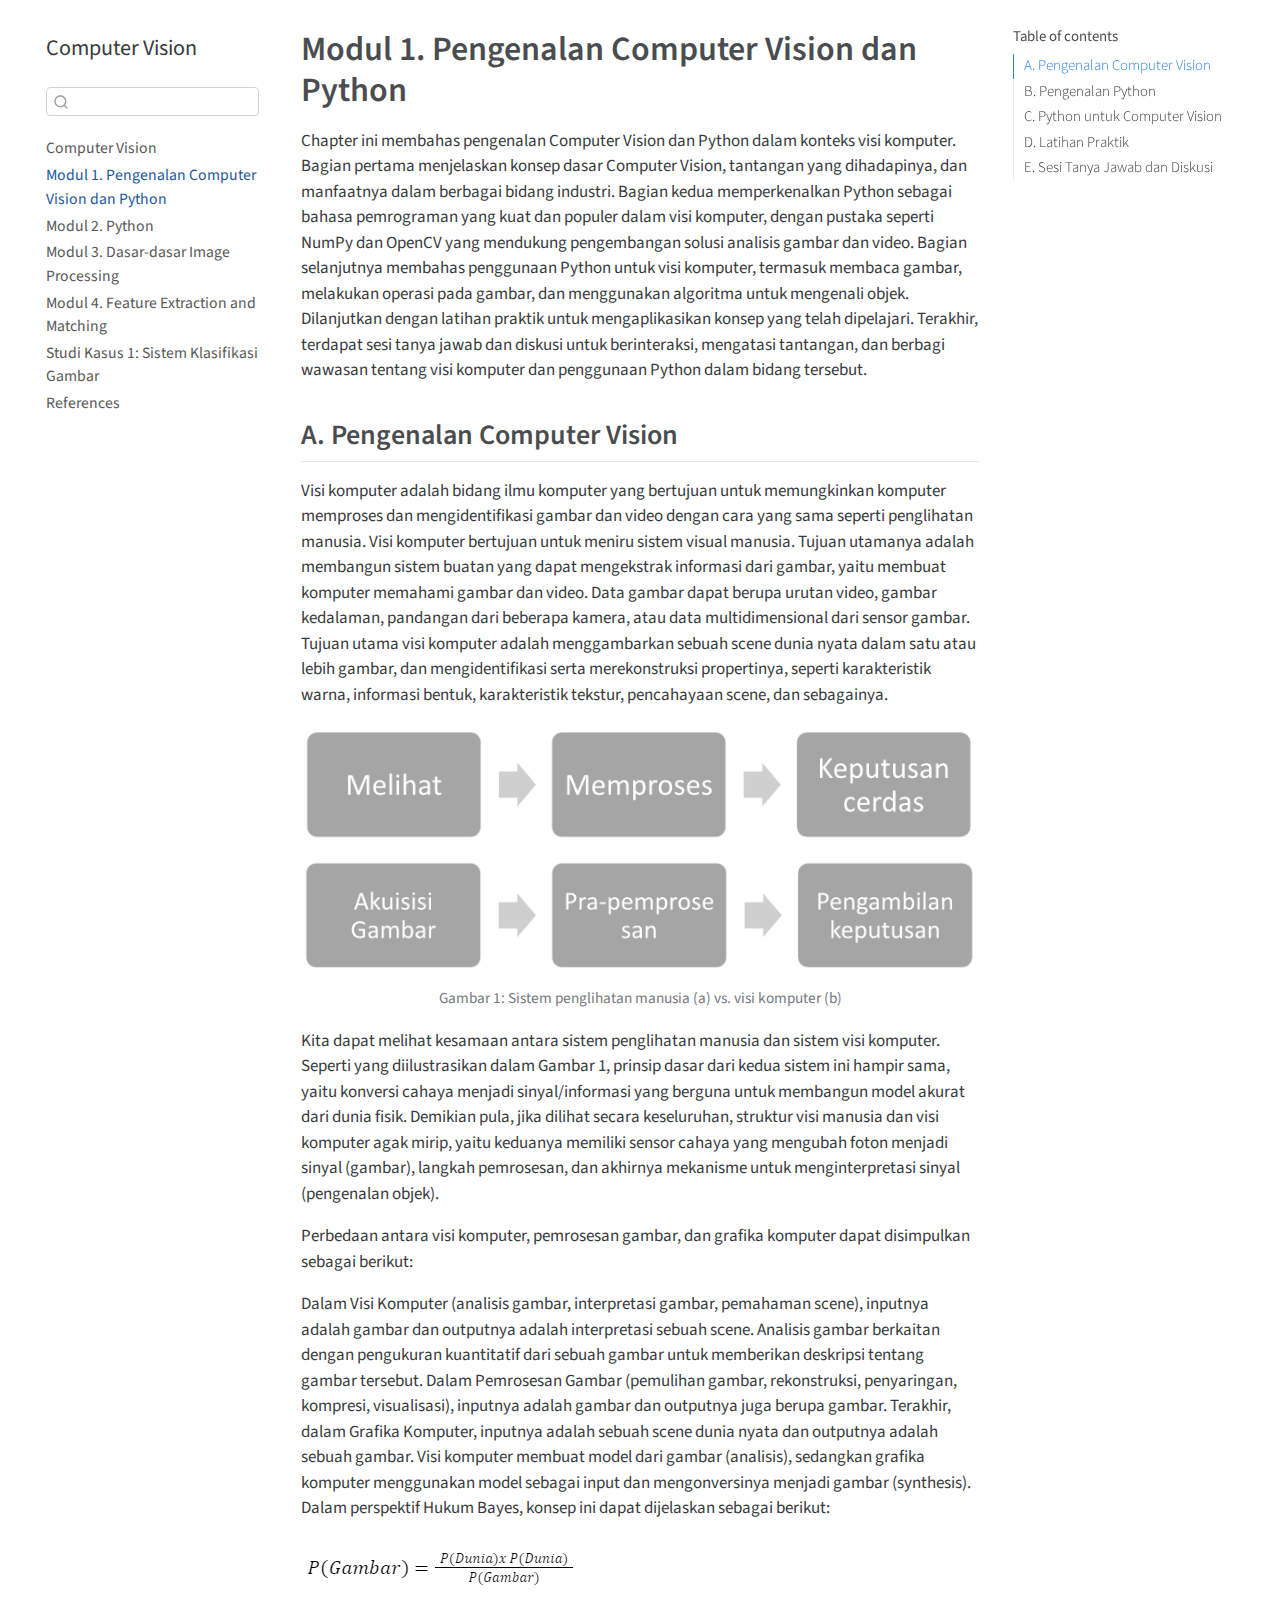
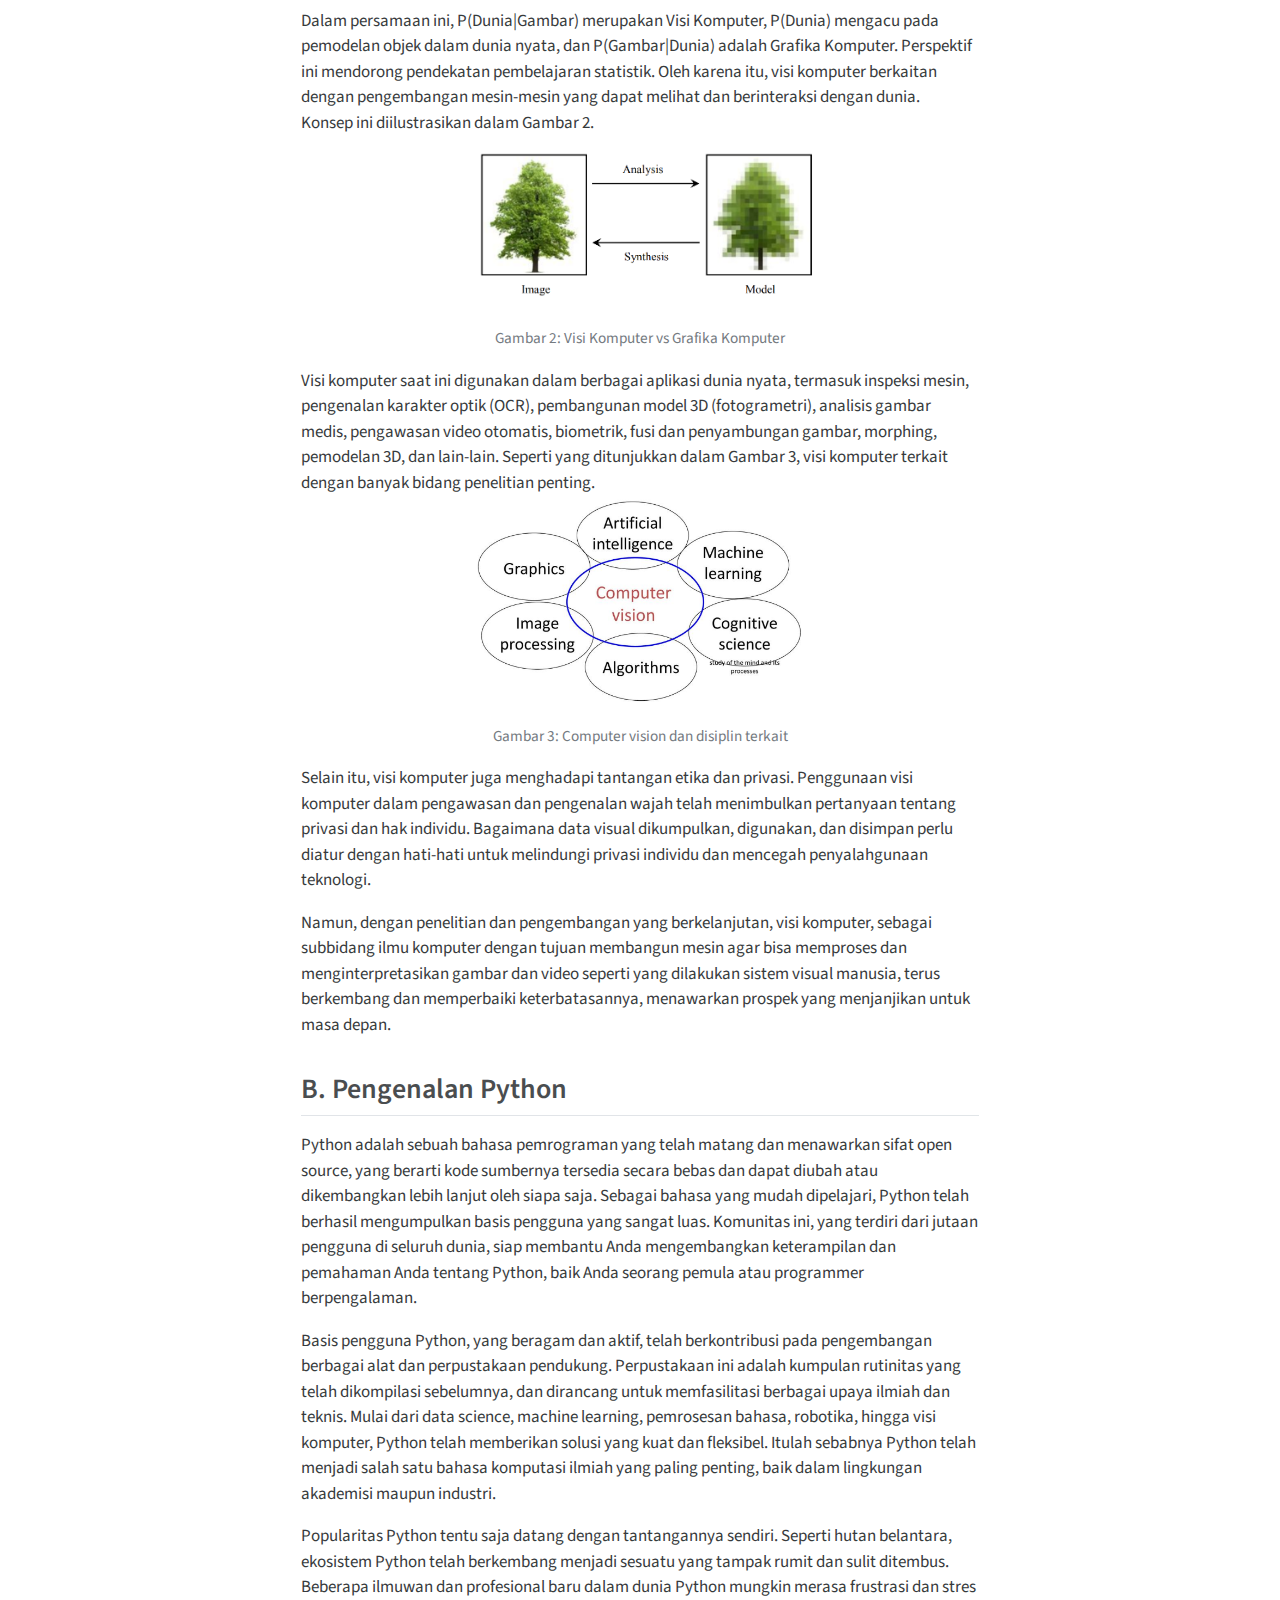
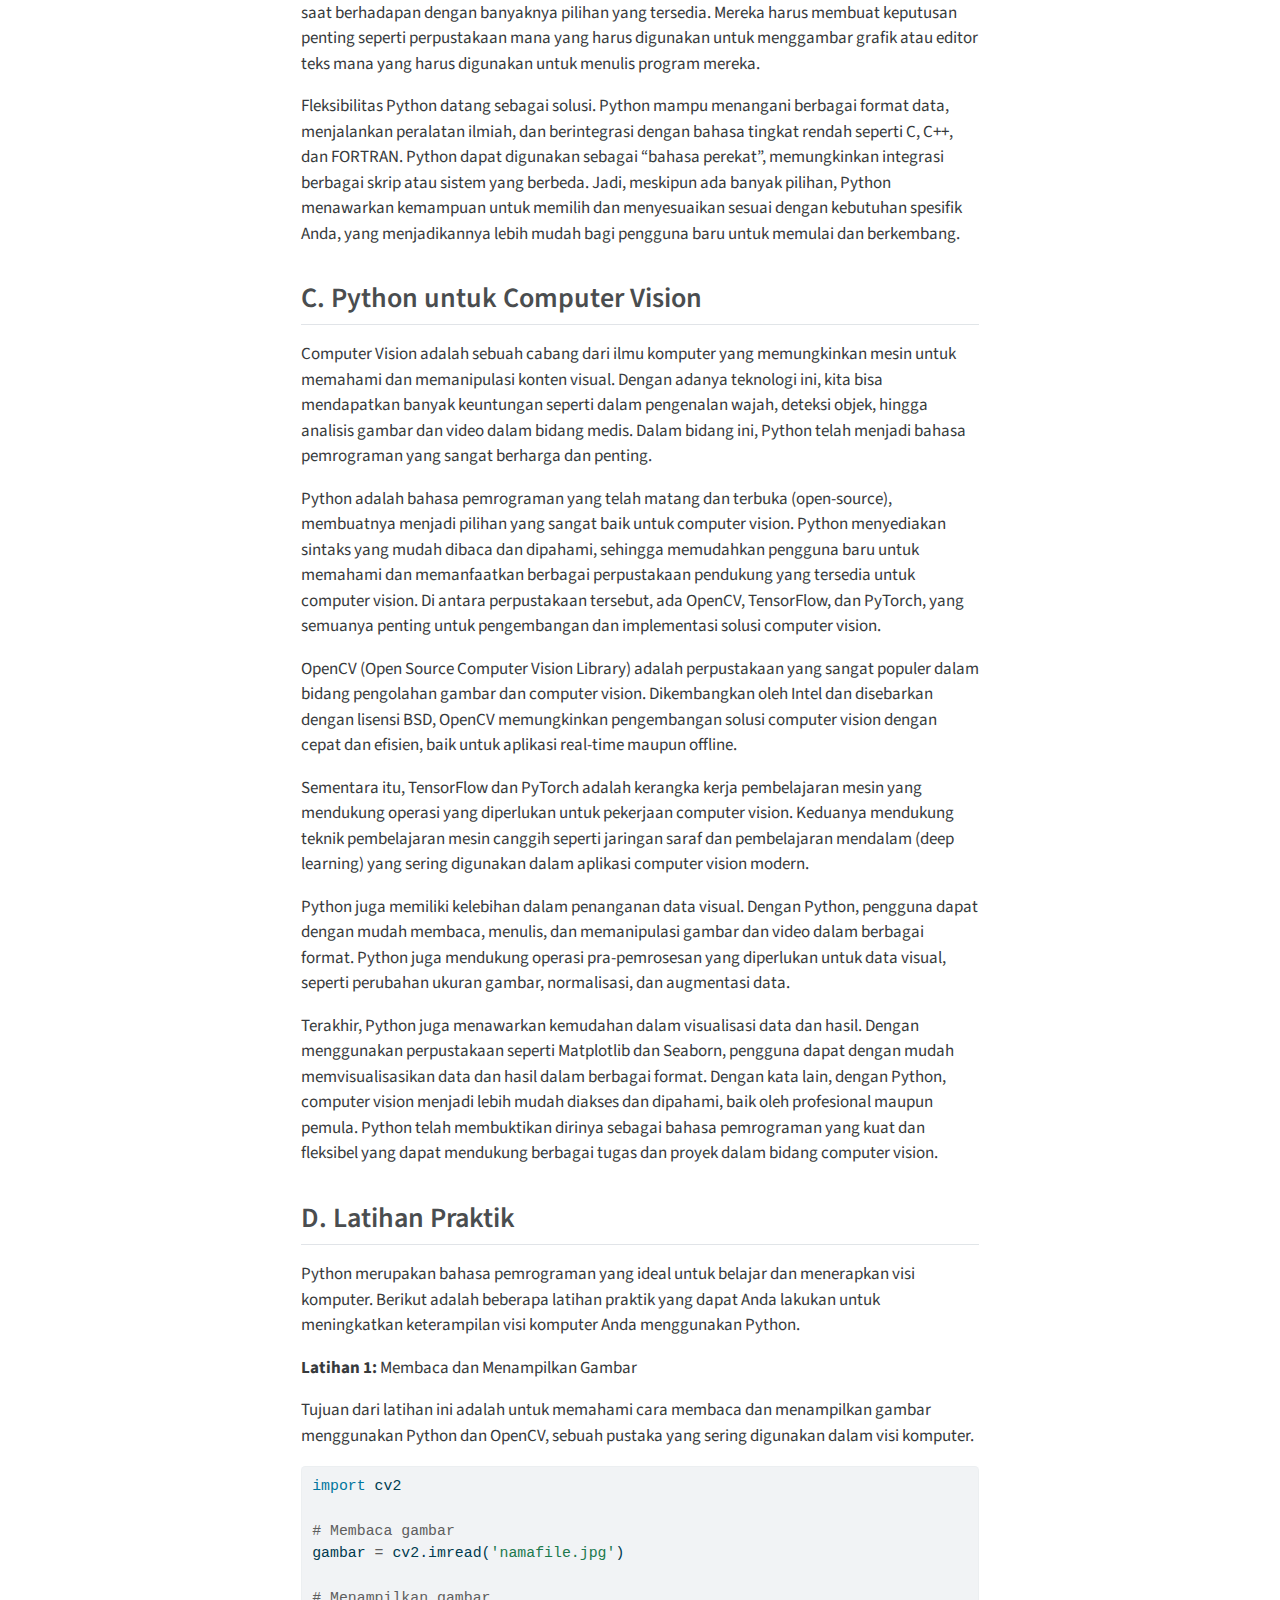
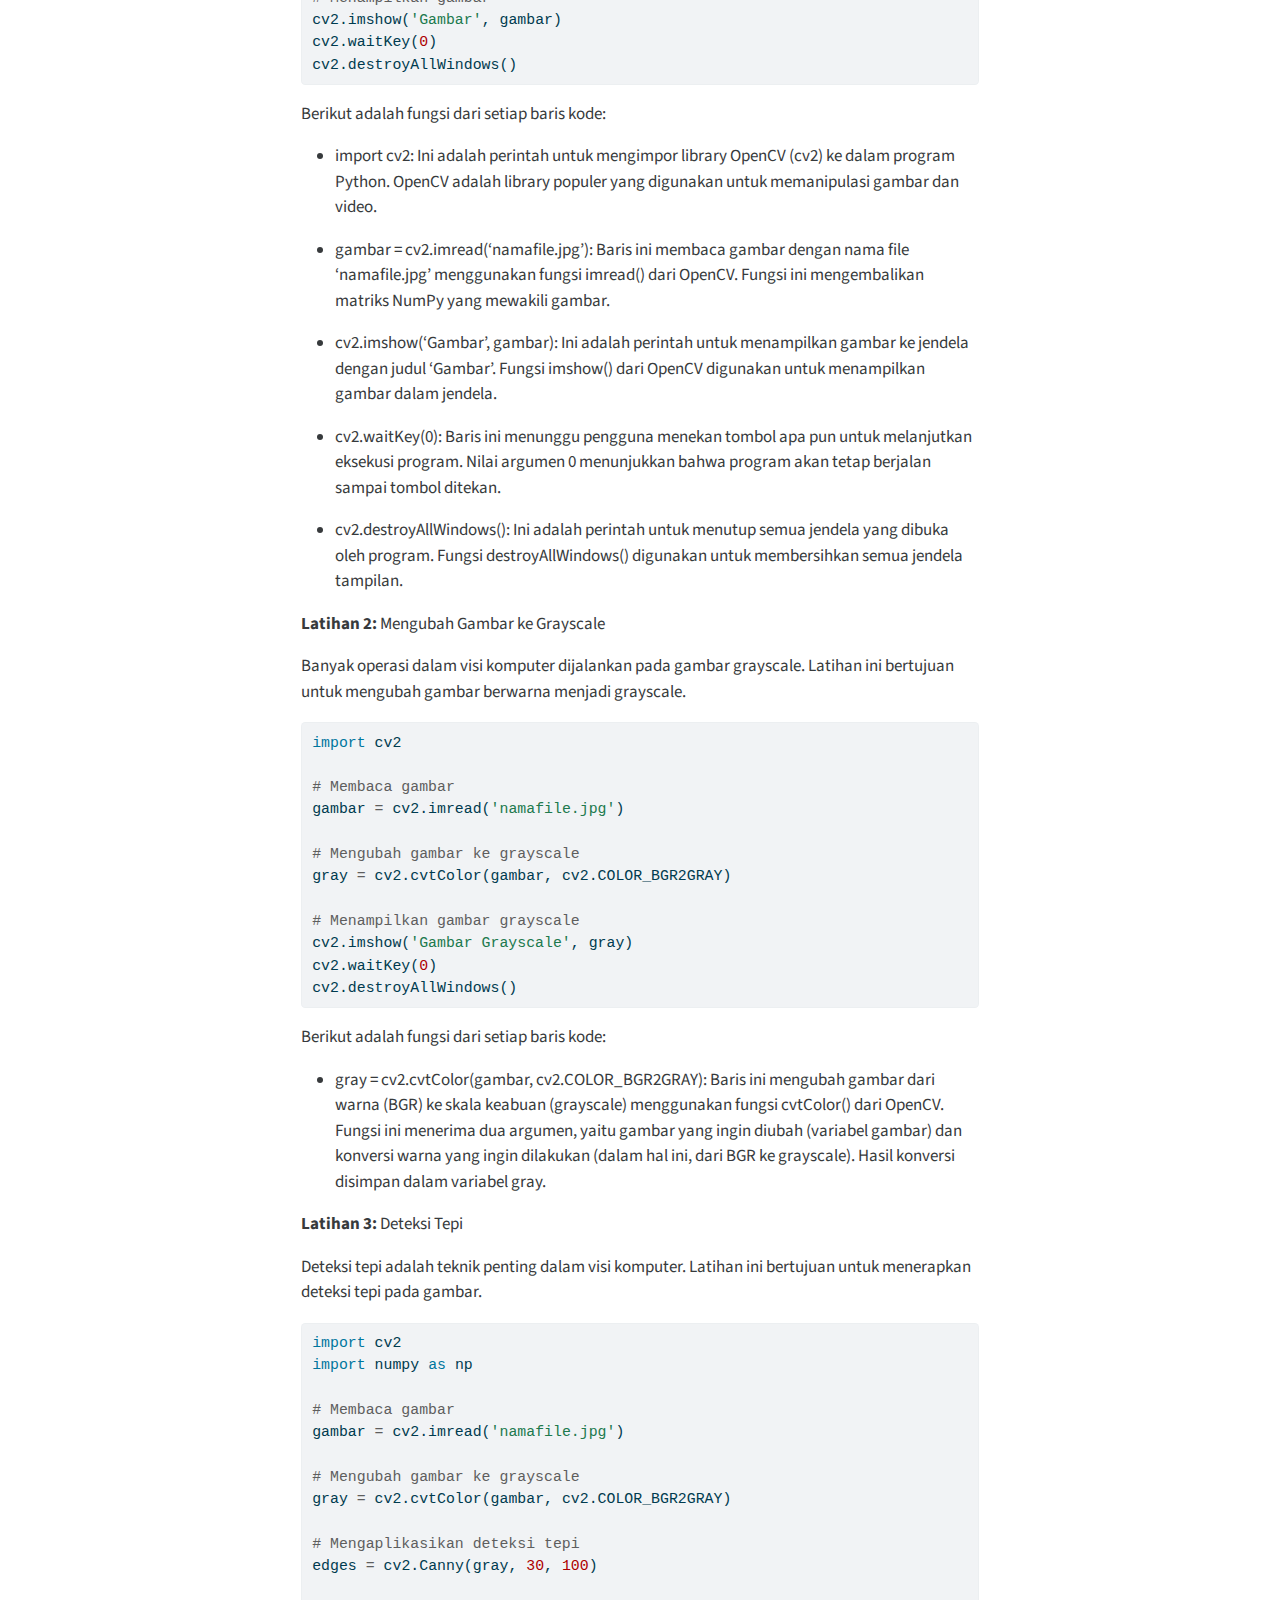
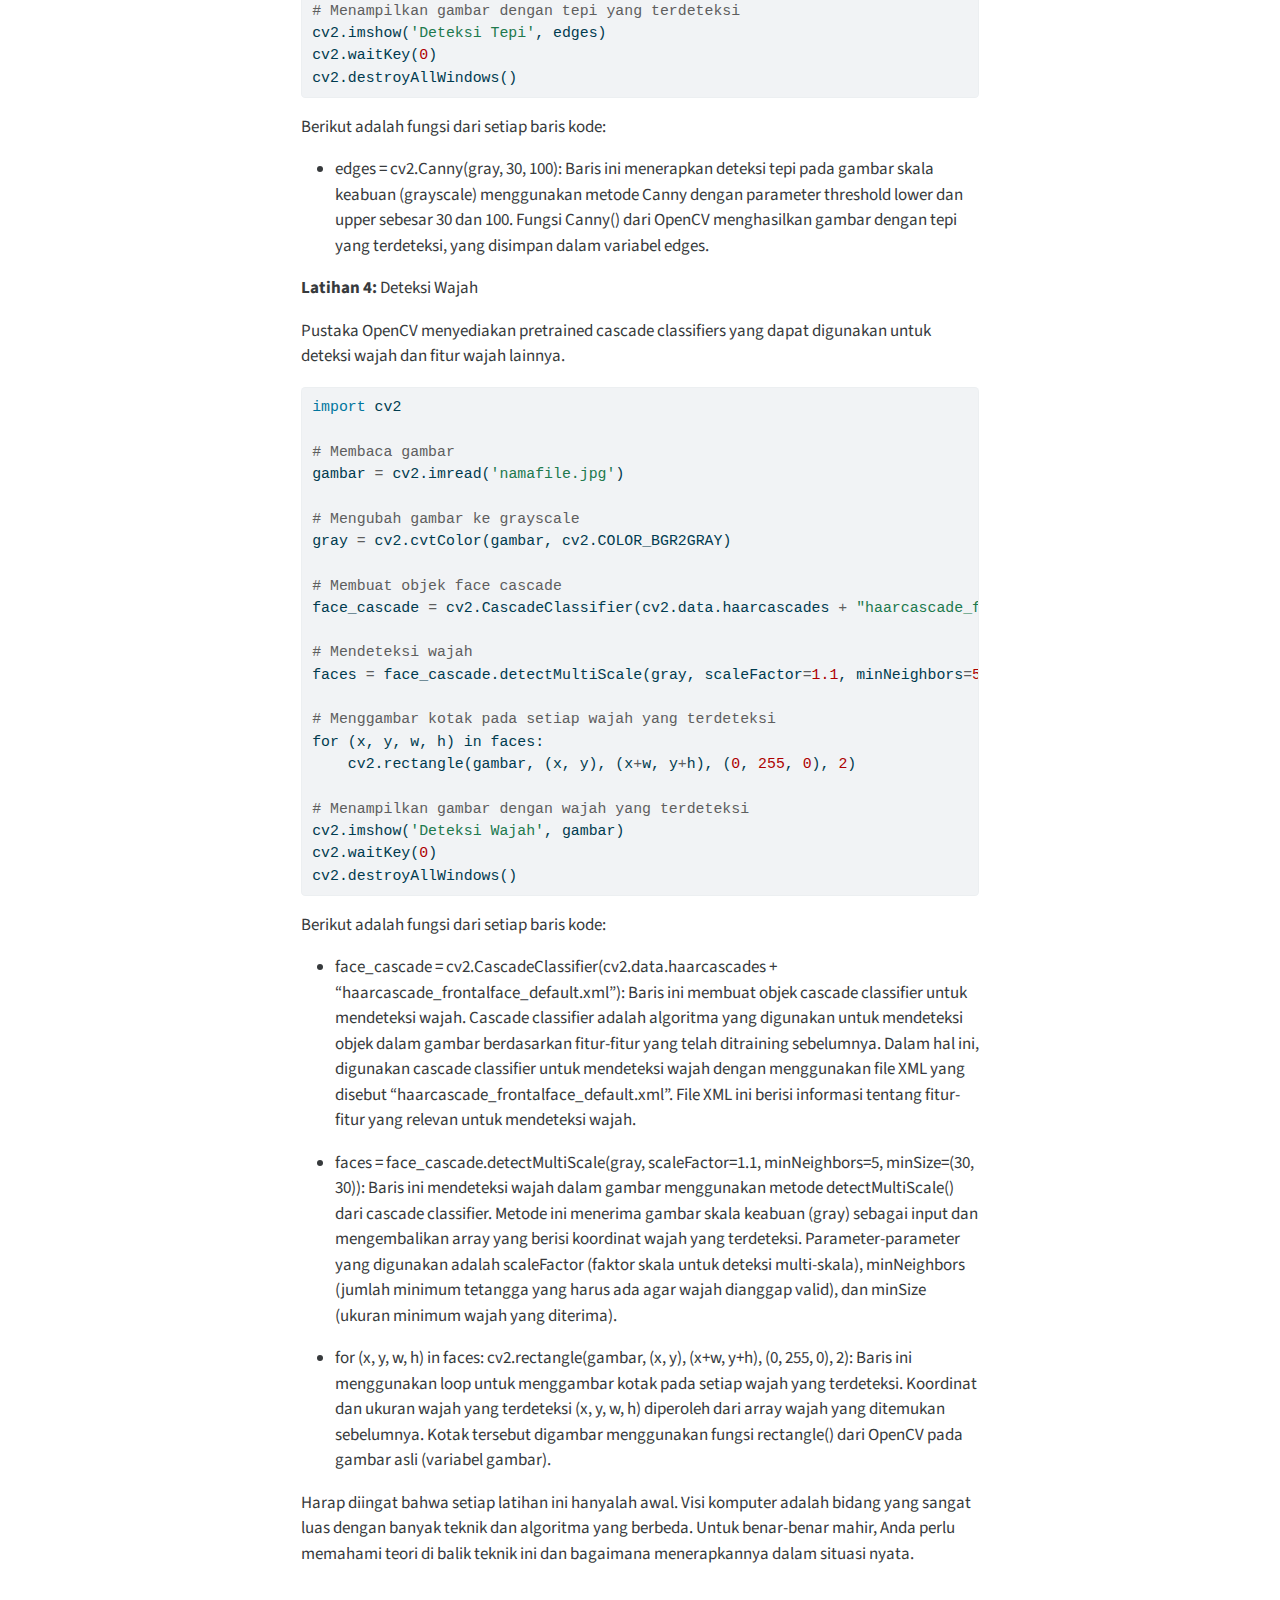
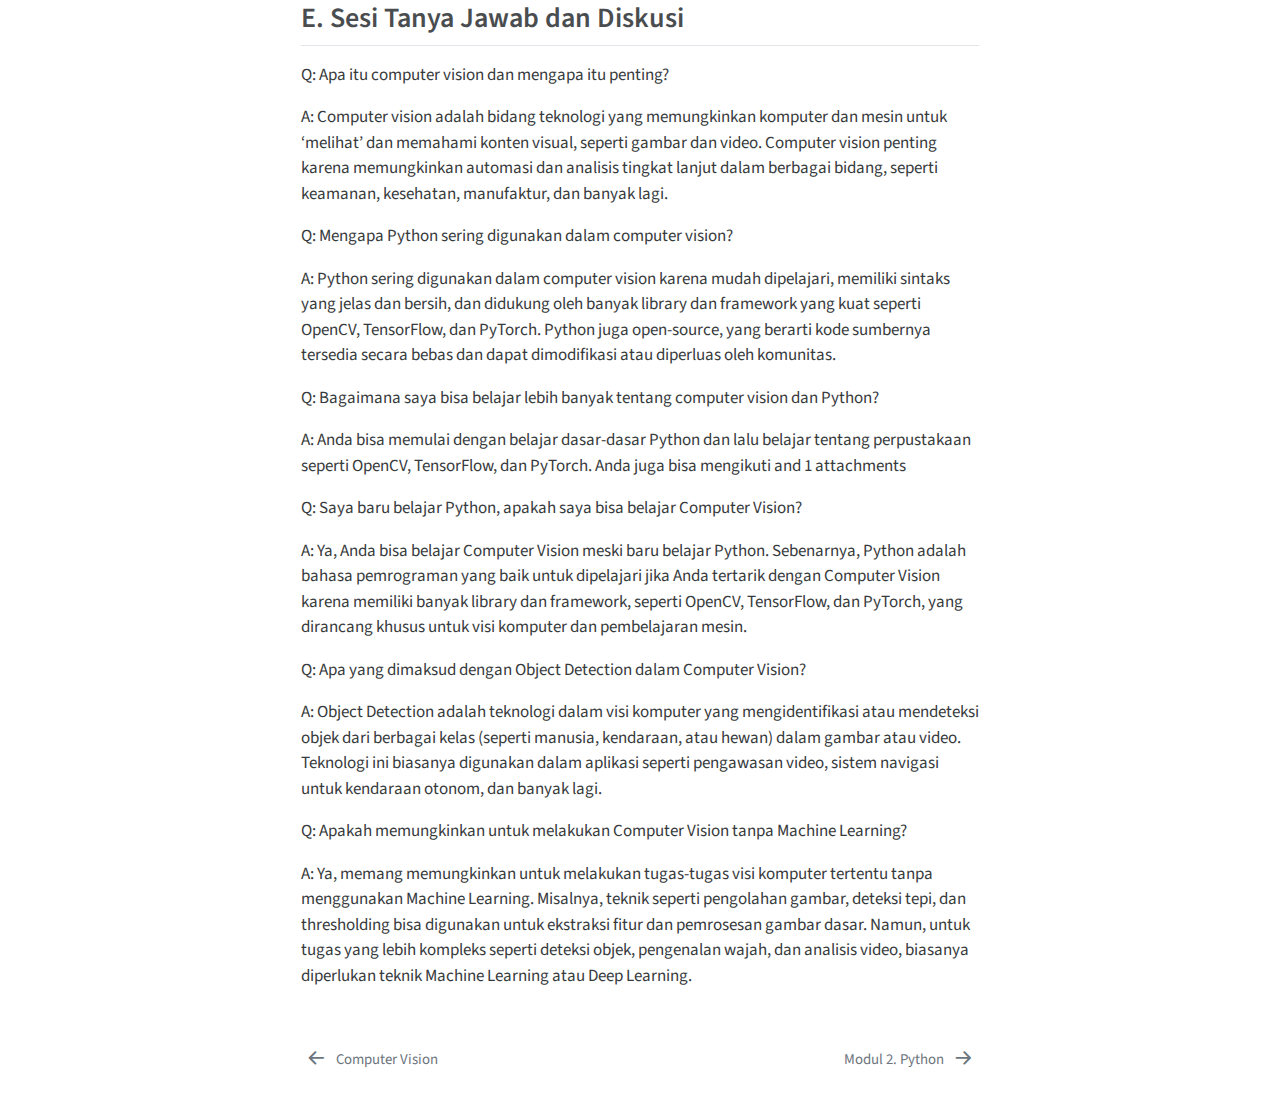
==== commit ac56e30c: "Studi Kasus" ====
--- a/_book/1_Pengenalan_Computer_Vision_dan_Python.html
+++ b/_book/1_Pengenalan_Computer_Vision_dan_Python.html
@@ -160,6 +160,12 @@
   <div class="sidebar-item-container"> 
   <a href="./4_Feature_Extraction_and_Matching.html" class="sidebar-item-text sidebar-link">
  <span class="menu-text">Modul 4. Feature Extraction and Matching</span></a>
+  </div>
+</li>
+        <li class="sidebar-item">
+  <div class="sidebar-item-container"> 
+  <a href="./Studi_Kasus.html" class="sidebar-item-text sidebar-link">
+ <span class="menu-text">Studi Kasus 1: Sistem Klasifikasi Gambar</span></a>
   </div>
 </li>
         <li class="sidebar-item">
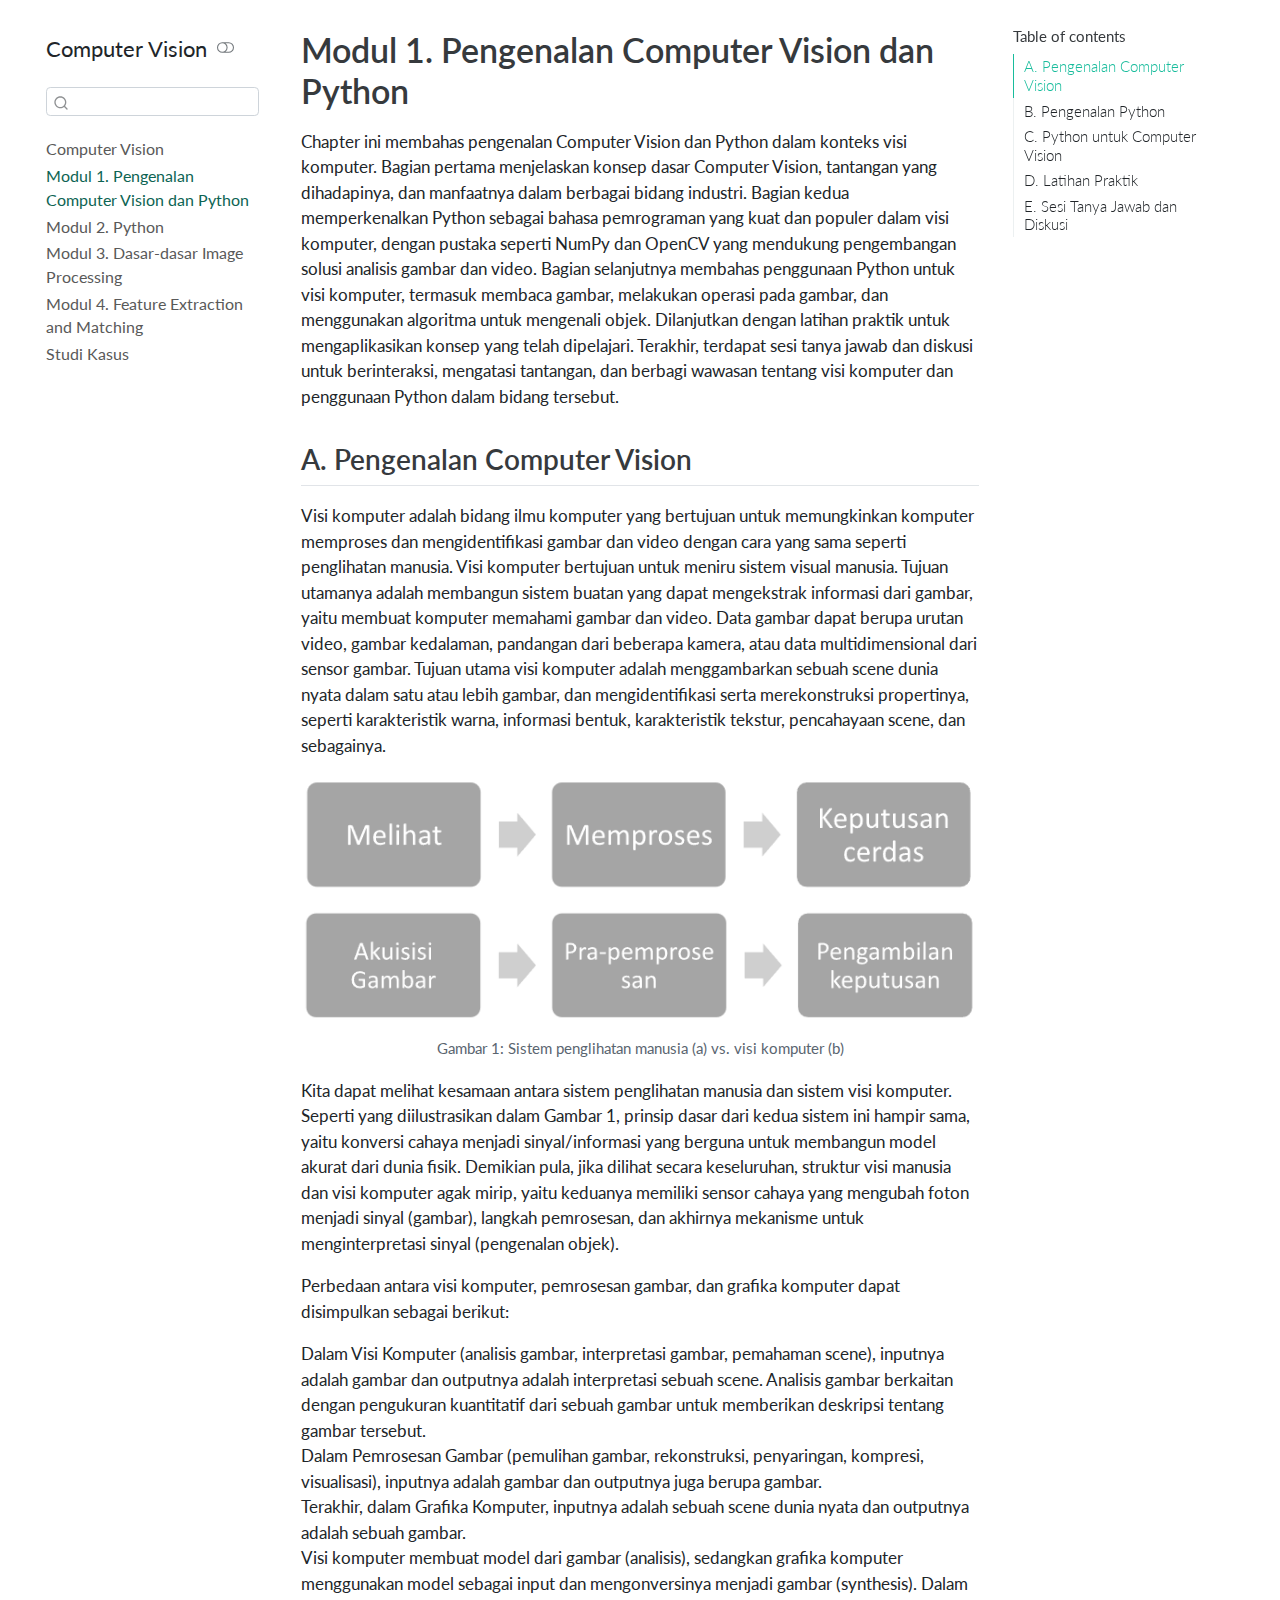
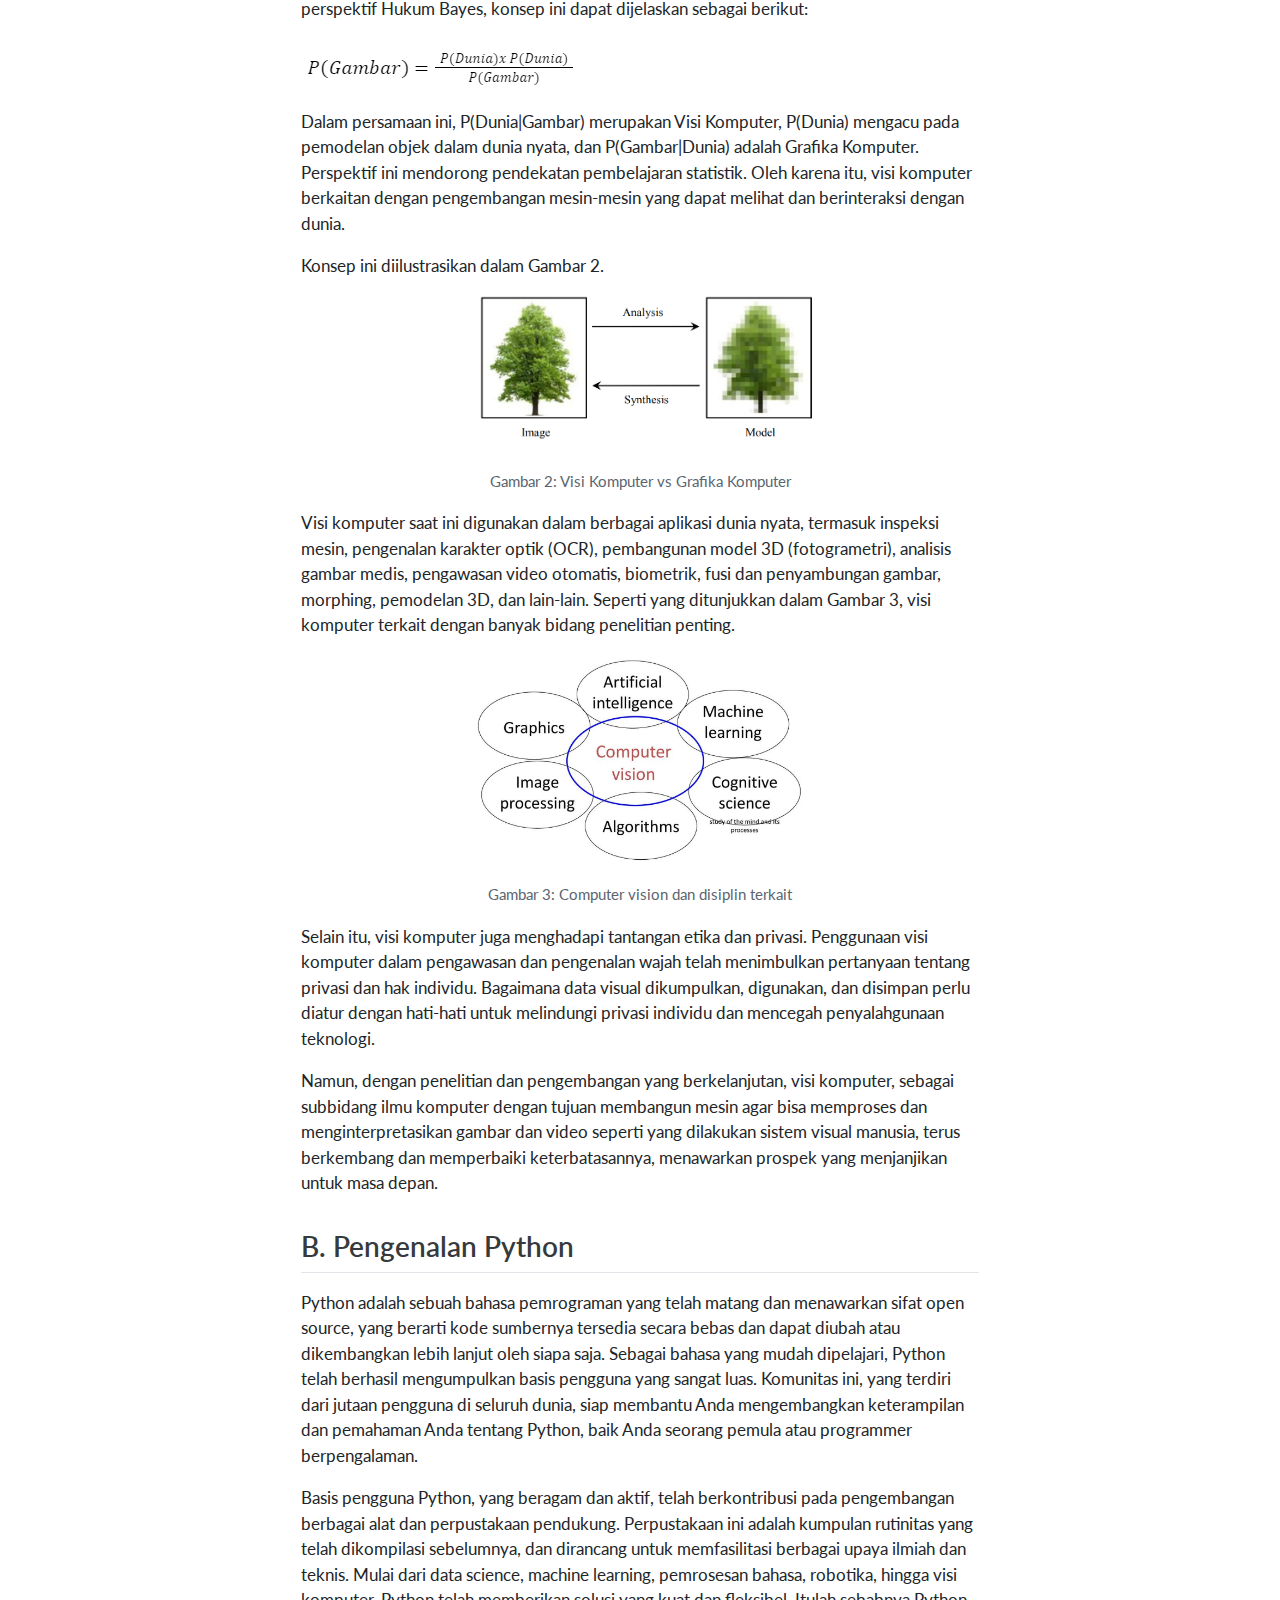
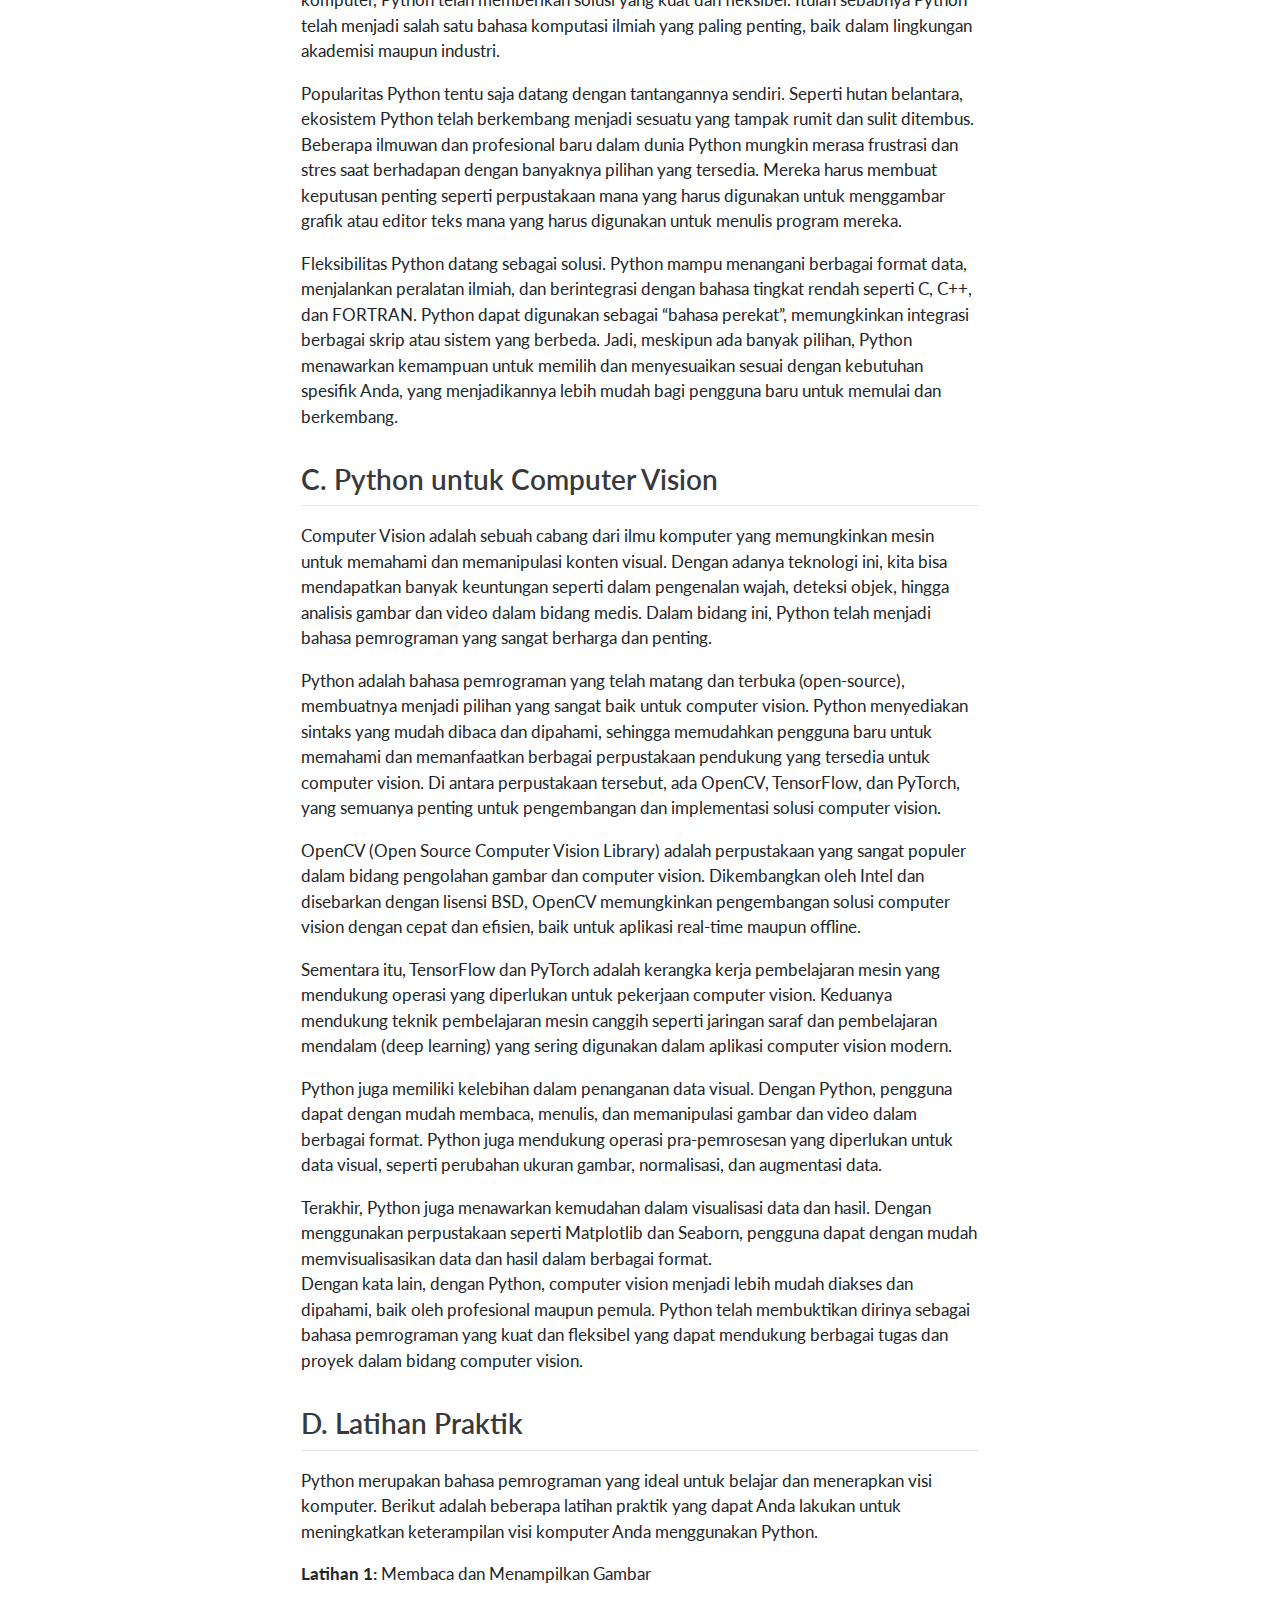
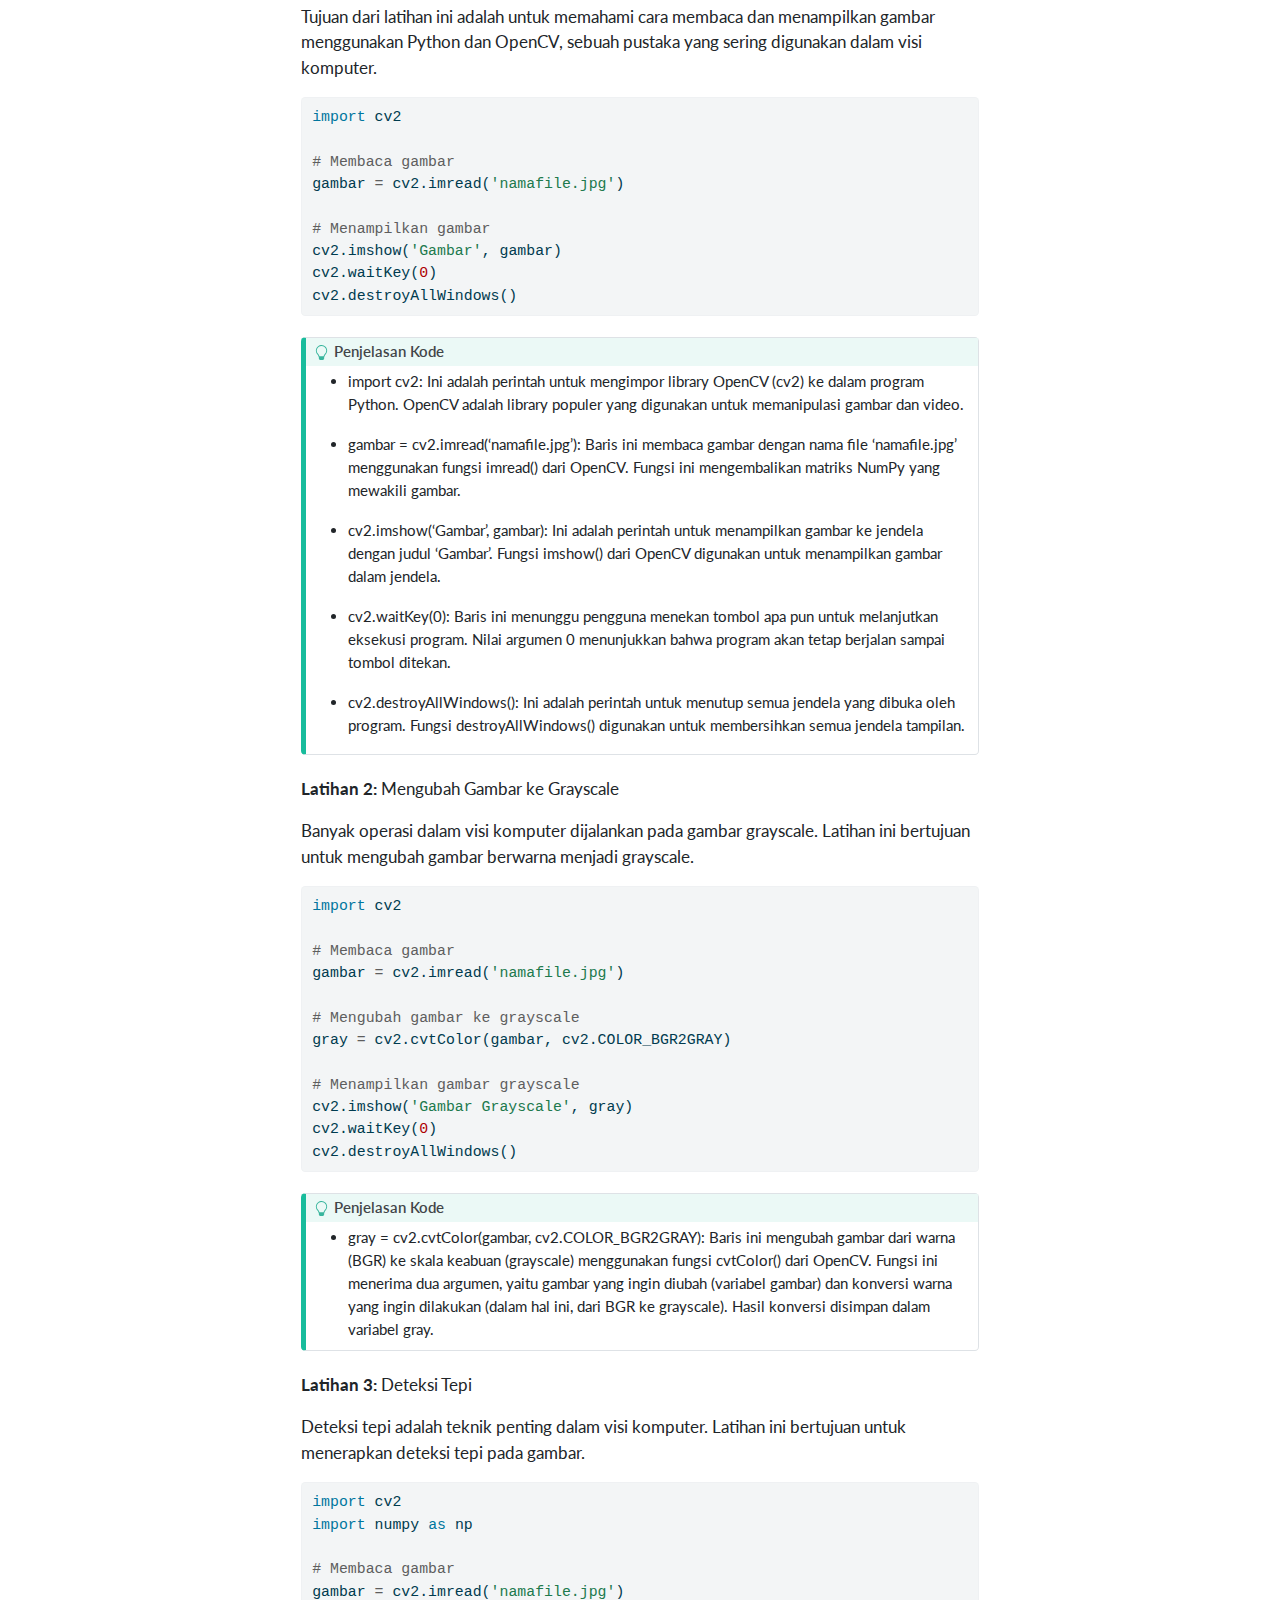
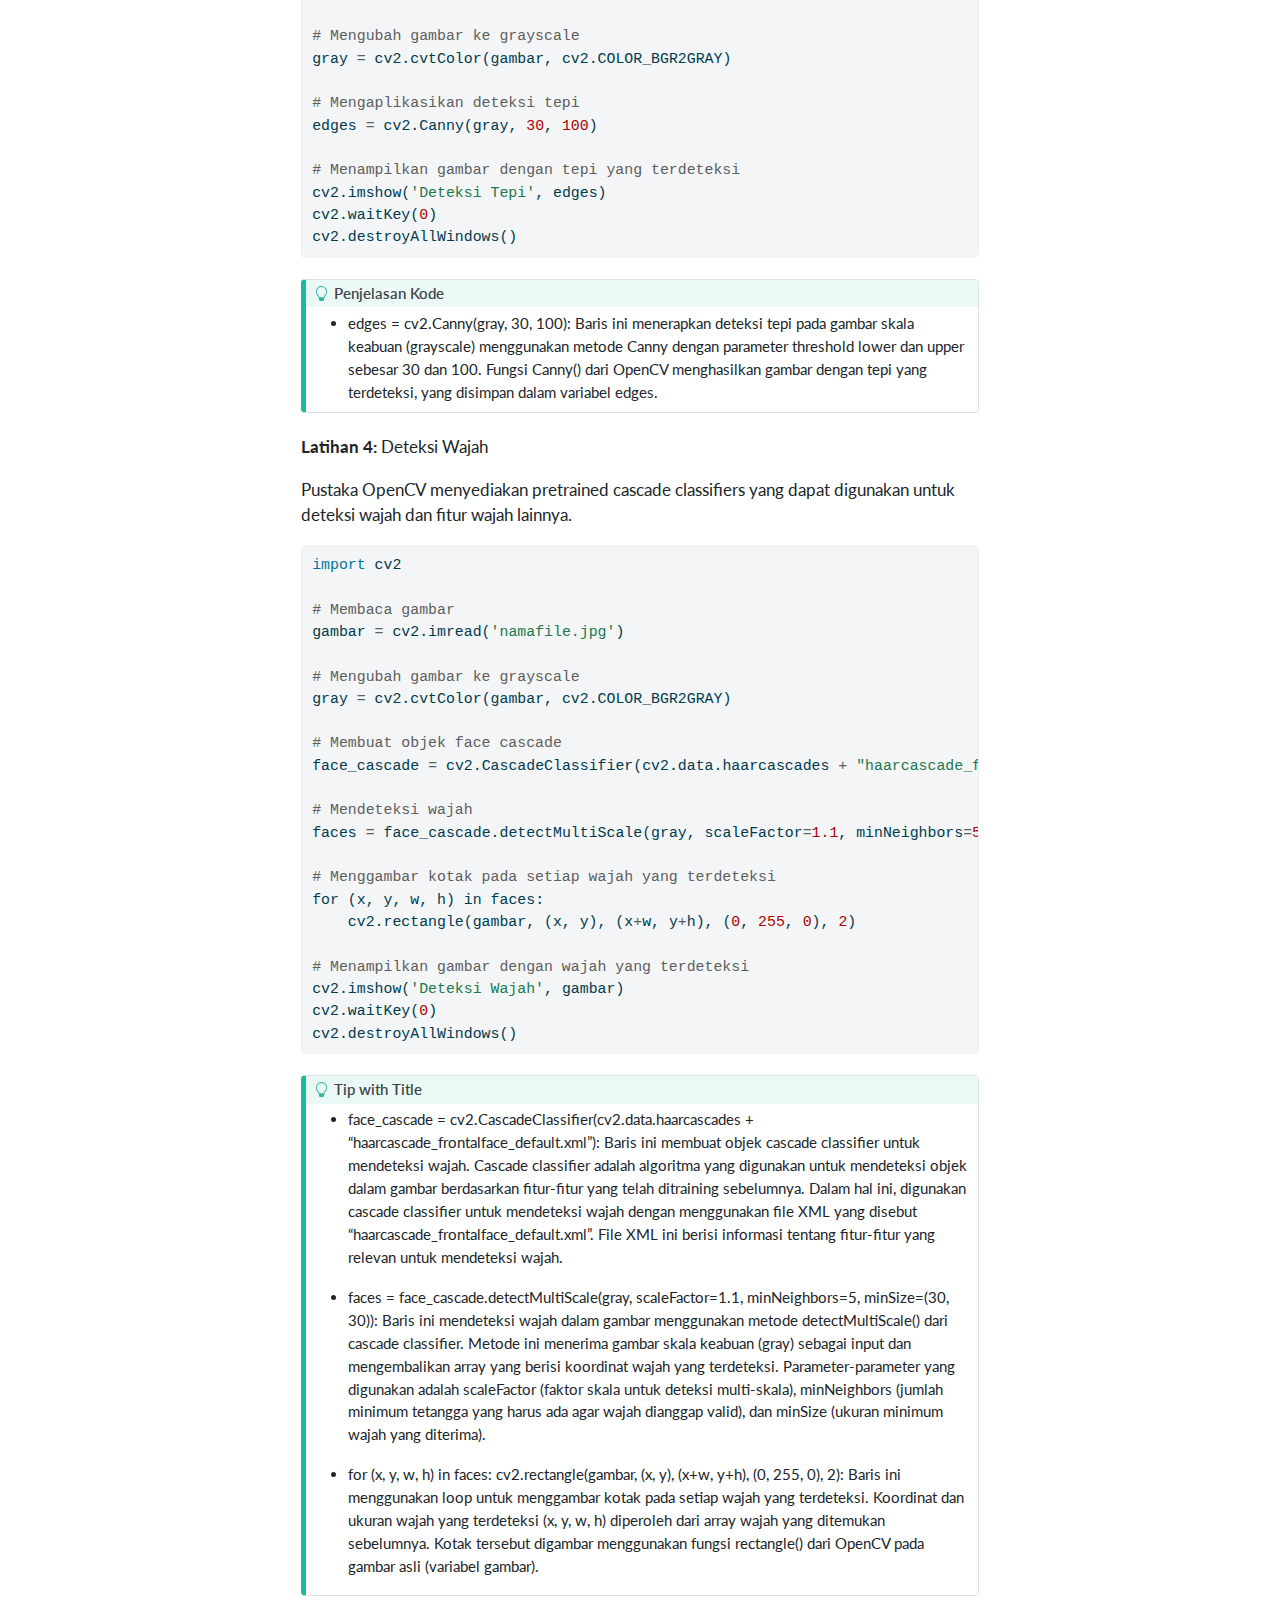
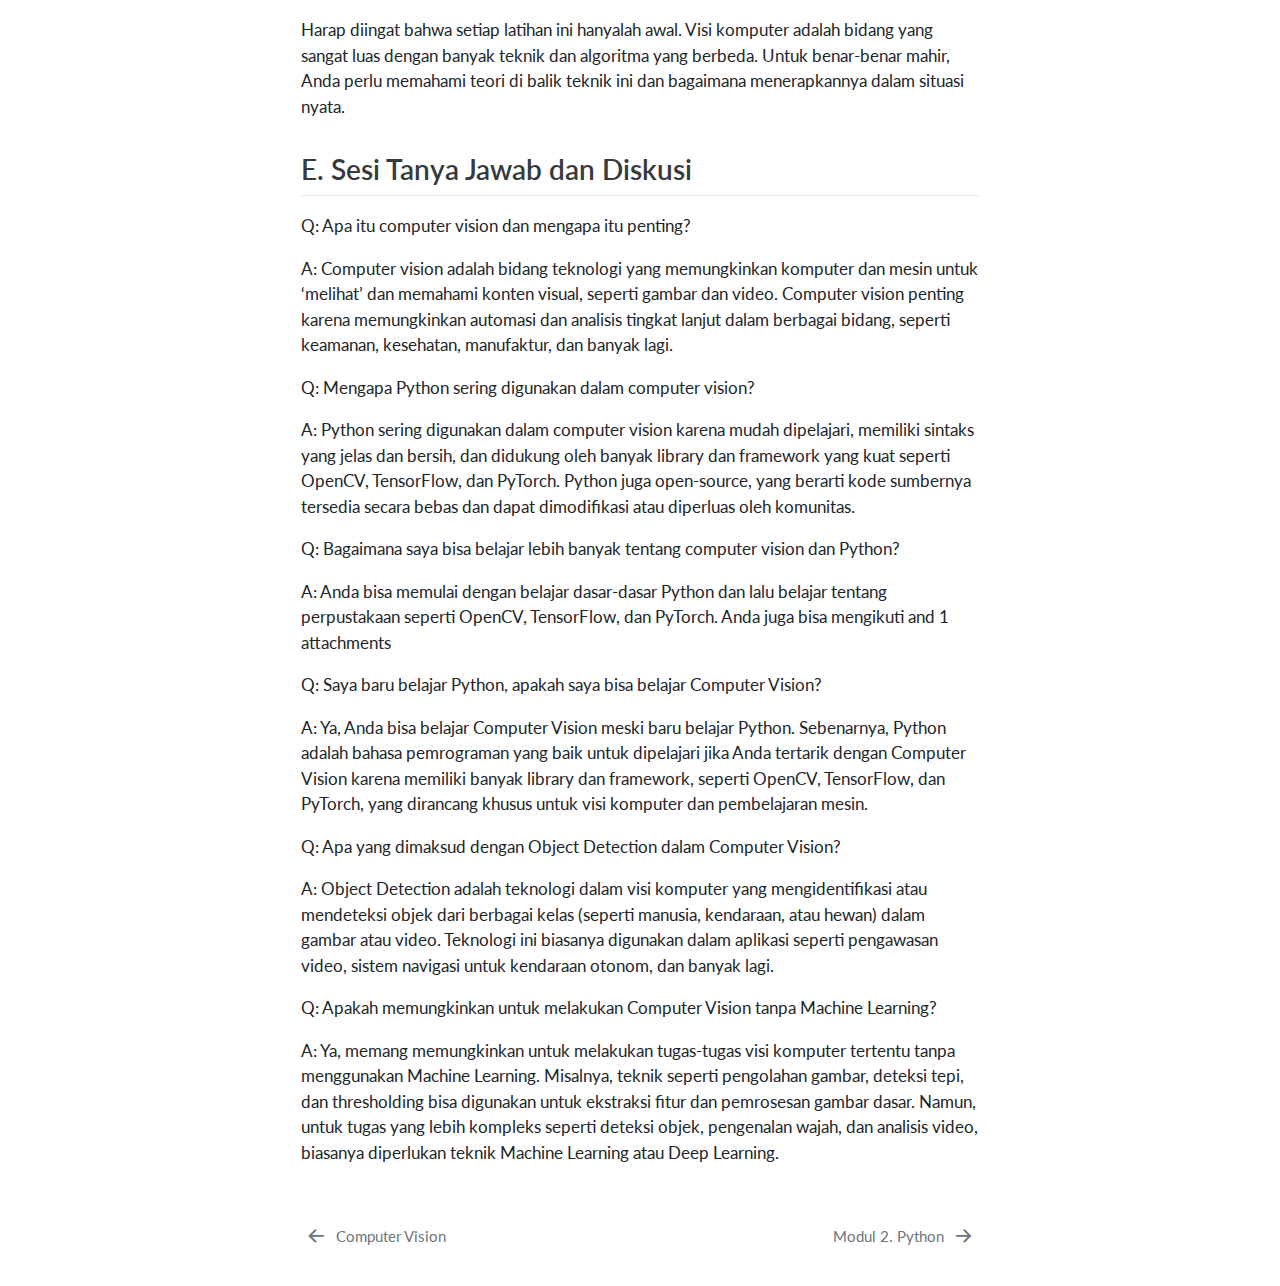
==== commit bdeab52f: "Studi Kasus fix" ====
--- a/_book/1_Pengenalan_Computer_Vision_dan_Python.html
+++ b/_book/1_Pengenalan_Computer_Vision_dan_Python.html
@@ -71,10 +71,12 @@
 <script src="site_libs/quarto-html/tippy.umd.min.js"></script>
 <script src="site_libs/quarto-html/anchor.min.js"></script>
 <link href="site_libs/quarto-html/tippy.css" rel="stylesheet">
-<link href="site_libs/quarto-html/quarto-syntax-highlighting.css" rel="stylesheet" id="quarto-text-highlighting-styles">
+<link href="site_libs/quarto-html/quarto-syntax-highlighting.css" rel="stylesheet" class="quarto-color-scheme" id="quarto-text-highlighting-styles">
+<link href="site_libs/quarto-html/quarto-syntax-highlighting-dark.css" rel="prefetch" class="quarto-color-scheme quarto-color-alternate" id="quarto-text-highlighting-styles">
 <script src="site_libs/bootstrap/bootstrap.min.js"></script>
 <link href="site_libs/bootstrap/bootstrap-icons.css" rel="stylesheet">
-<link href="site_libs/bootstrap/bootstrap.min.css" rel="stylesheet" id="quarto-bootstrap" data-mode="light">
+<link href="site_libs/bootstrap/bootstrap.min.css" rel="stylesheet" class="quarto-color-scheme" id="quarto-bootstrap" data-mode="light">
+<link href="site_libs/bootstrap/bootstrap-dark.min.css" rel="prefetch" class="quarto-color-scheme quarto-color-alternate" id="quarto-bootstrap" data-mode="dark">
 <script id="quarto-search-options" type="application/json">{
   "location": "sidebar",
   "copy-button": false,
@@ -123,6 +125,9 @@
     <div class="pt-lg-2 mt-2 text-left sidebar-header">
     <div class="sidebar-title mb-0 py-0">
       <a href="./">Computer Vision</a> 
+        <div class="sidebar-tools-main">
+  <a href="" class="quarto-color-scheme-toggle quarto-navigation-tool  px-1" onclick="window.quartoToggleColorScheme(); return false;" title="Toggle dark mode"><i class="bi"></i></a>
+</div>
     </div>
       </div>
         <div class="mt-2 flex-shrink-0 align-items-center">
@@ -165,13 +170,7 @@
         <li class="sidebar-item">
   <div class="sidebar-item-container"> 
   <a href="./Studi_Kasus.html" class="sidebar-item-text sidebar-link">
- <span class="menu-text">Studi Kasus 1: Sistem Klasifikasi Gambar</span></a>
-  </div>
-</li>
-        <li class="sidebar-item">
-  <div class="sidebar-item-container"> 
-  <a href="./references.html" class="sidebar-item-text sidebar-link">
- <span class="menu-text">References</span></a>
+ <span class="menu-text">Studi Kasus</span></a>
   </div>
 </li>
     </ul>
@@ -227,9 +226,12 @@
 </div>
 <p>Kita dapat melihat kesamaan antara sistem penglihatan manusia dan sistem visi komputer. Seperti yang diilustrasikan dalam Gambar 1, prinsip dasar dari kedua sistem ini hampir sama, yaitu konversi cahaya menjadi sinyal/informasi yang berguna untuk membangun model akurat dari dunia fisik. Demikian pula, jika dilihat secara keseluruhan, struktur visi manusia dan visi komputer agak mirip, yaitu keduanya memiliki sensor cahaya yang mengubah foton menjadi sinyal (gambar), langkah pemrosesan, dan akhirnya mekanisme untuk menginterpretasi sinyal (pengenalan objek).</p>
 <p>Perbedaan antara visi komputer, pemrosesan gambar, dan grafika komputer dapat disimpulkan sebagai berikut:</p>
-<p>Dalam Visi Komputer (analisis gambar, interpretasi gambar, pemahaman scene), inputnya adalah gambar dan outputnya adalah interpretasi sebuah scene. Analisis gambar berkaitan dengan pengukuran kuantitatif dari sebuah gambar untuk memberikan deskripsi tentang gambar tersebut. Dalam Pemrosesan Gambar (pemulihan gambar, rekonstruksi, penyaringan, kompresi, visualisasi), inputnya adalah gambar dan outputnya juga berupa gambar. Terakhir, dalam Grafika Komputer, inputnya adalah sebuah scene dunia nyata dan outputnya adalah sebuah gambar. Visi komputer membuat model dari gambar (analisis), sedangkan grafika komputer menggunakan model sebagai input dan mengonversinya menjadi gambar (synthesis). Dalam perspektif Hukum Bayes, konsep ini dapat dijelaskan sebagai berikut:</p>
+<p>Dalam Visi Komputer (analisis gambar, interpretasi gambar, pemahaman scene), inputnya adalah gambar dan outputnya adalah interpretasi sebuah scene. Analisis gambar berkaitan dengan pengukuran kuantitatif dari sebuah gambar untuk memberikan deskripsi tentang gambar tersebut.<br>
+Dalam Pemrosesan Gambar (pemulihan gambar, rekonstruksi, penyaringan, kompresi, visualisasi), inputnya adalah gambar dan outputnya juga berupa gambar.<br>
+Terakhir, dalam Grafika Komputer, inputnya adalah sebuah scene dunia nyata dan outputnya adalah sebuah gambar.<br>
+Visi komputer membuat model dari gambar (analisis), sedangkan grafika komputer menggunakan model sebagai input dan mengonversinya menjadi gambar (synthesis). Dalam perspektif Hukum Bayes, konsep ini dapat dijelaskan sebagai berikut:</p>
 <p><img src="Asset/image3.png" class="img-fluid"></p>
-Dalam persamaan ini, P(Dunia|Gambar) merupakan Visi Komputer, P(Dunia) mengacu pada pemodelan objek dalam dunia nyata, dan P(Gambar|Dunia) adalah Grafika Komputer. Perspektif ini mendorong pendekatan pembelajaran statistik. Oleh karena itu, visi komputer berkaitan dengan pengembangan mesin-mesin yang dapat melihat dan berinteraksi dengan dunia.<br>
+<p>Dalam persamaan ini, P(Dunia|Gambar) merupakan Visi Komputer, P(Dunia) mengacu pada pemodelan objek dalam dunia nyata, dan P(Gambar|Dunia) adalah Grafika Komputer. Perspektif ini mendorong pendekatan pembelajaran statistik. Oleh karena itu, visi komputer berkaitan dengan pengembangan mesin-mesin yang dapat melihat dan berinteraksi dengan dunia.</p>
 Konsep ini diilustrasikan dalam Gambar 2.<br>
 
 <div style="text-align:center">
@@ -240,8 +242,7 @@
 </figure>
 </div>
 </div>
-Visi komputer saat ini digunakan dalam berbagai aplikasi dunia nyata, termasuk inspeksi mesin, pengenalan karakter optik (OCR), pembangunan model 3D (fotogrametri), analisis gambar medis, pengawasan video otomatis, biometrik, fusi dan penyambungan gambar, morphing, pemodelan 3D, dan lain-lain. Seperti yang ditunjukkan dalam Gambar 3, visi komputer terkait dengan banyak bidang penelitian penting.<br>
-
+<p>Visi komputer saat ini digunakan dalam berbagai aplikasi dunia nyata, termasuk inspeksi mesin, pengenalan karakter optik (OCR), pembangunan model 3D (fotogrametri), analisis gambar medis, pengawasan video otomatis, biometrik, fusi dan penyambungan gambar, morphing, pemodelan 3D, dan lain-lain. Seperti yang ditunjukkan dalam Gambar 3, visi komputer terkait dengan banyak bidang penelitian penting.</p>
 <div style="text-align:center">
 <div class="quarto-figure quarto-figure-center">
 <figure class="figure">
@@ -267,7 +268,8 @@
 <p>OpenCV (Open Source Computer Vision Library) adalah perpustakaan yang sangat populer dalam bidang pengolahan gambar dan computer vision. Dikembangkan oleh Intel dan disebarkan dengan lisensi BSD, OpenCV memungkinkan pengembangan solusi computer vision dengan cepat dan efisien, baik untuk aplikasi real-time maupun offline.</p>
 <p>Sementara itu, TensorFlow dan PyTorch adalah kerangka kerja pembelajaran mesin yang mendukung operasi yang diperlukan untuk pekerjaan computer vision. Keduanya mendukung teknik pembelajaran mesin canggih seperti jaringan saraf dan pembelajaran mendalam (deep learning) yang sering digunakan dalam aplikasi computer vision modern.</p>
 <p>Python juga memiliki kelebihan dalam penanganan data visual. Dengan Python, pengguna dapat dengan mudah membaca, menulis, dan memanipulasi gambar dan video dalam berbagai format. Python juga mendukung operasi pra-pemrosesan yang diperlukan untuk data visual, seperti perubahan ukuran gambar, normalisasi, dan augmentasi data.</p>
-<p>Terakhir, Python juga menawarkan kemudahan dalam visualisasi data dan hasil. Dengan menggunakan perpustakaan seperti Matplotlib dan Seaborn, pengguna dapat dengan mudah memvisualisasikan data dan hasil dalam berbagai format. Dengan kata lain, dengan Python, computer vision menjadi lebih mudah diakses dan dipahami, baik oleh profesional maupun pemula. Python telah membuktikan dirinya sebagai bahasa pemrograman yang kuat dan fleksibel yang dapat mendukung berbagai tugas dan proyek dalam bidang computer vision.</p>
+<p>Terakhir, Python juga menawarkan kemudahan dalam visualisasi data dan hasil. Dengan menggunakan perpustakaan seperti Matplotlib dan Seaborn, pengguna dapat dengan mudah memvisualisasikan data dan hasil dalam berbagai format.<br>
+Dengan kata lain, dengan Python, computer vision menjadi lebih mudah diakses dan dipahami, baik oleh profesional maupun pemula. Python telah membuktikan dirinya sebagai bahasa pemrograman yang kuat dan fleksibel yang dapat mendukung berbagai tugas dan proyek dalam bidang computer vision.</p>
 </section>
 <section id="d.-latihan-praktik" class="level2">
 <h2 class="anchored" data-anchor-id="d.-latihan-praktik">D. Latihan Praktik</h2>
@@ -283,14 +285,26 @@
 <span id="cb1-7"><a href="#cb1-7" aria-hidden="true" tabindex="-1"></a>cv2.imshow(<span class="st">'Gambar'</span>, gambar)</span>
 <span id="cb1-8"><a href="#cb1-8" aria-hidden="true" tabindex="-1"></a>cv2.waitKey(<span class="dv">0</span>)</span>
 <span id="cb1-9"><a href="#cb1-9" aria-hidden="true" tabindex="-1"></a>cv2.destroyAllWindows()</span></code><button title="Copy to Clipboard" class="code-copy-button"><i class="bi"></i></button></pre></div>
-<p>Berikut adalah fungsi dari setiap baris kode:</p>
+<div class="callout callout-style-default callout-tip callout-titled">
+<div class="callout-header d-flex align-content-center">
+<div class="callout-icon-container">
+<i class="callout-icon"></i>
+</div>
+<div class="callout-title-container flex-fill">
+Penjelasan Kode
+</div>
+</div>
+<div class="callout-body-container callout-body">
 <ul>
 <li><p>import cv2: Ini adalah perintah untuk mengimpor library OpenCV (cv2) ke dalam program Python. OpenCV adalah library populer yang digunakan untuk memanipulasi gambar dan video.</p></li>
 <li><p>gambar = cv2.imread(‘namafile.jpg’): Baris ini membaca gambar dengan nama file ‘namafile.jpg’ menggunakan fungsi imread() dari OpenCV. Fungsi ini mengembalikan matriks NumPy yang mewakili gambar.</p></li>
 <li><p>cv2.imshow(‘Gambar’, gambar): Ini adalah perintah untuk menampilkan gambar ke jendela dengan judul ‘Gambar’. Fungsi imshow() dari OpenCV digunakan untuk menampilkan gambar dalam jendela.</p></li>
 <li><p>cv2.waitKey(0): Baris ini menunggu pengguna menekan tombol apa pun untuk melanjutkan eksekusi program. Nilai argumen 0 menunjukkan bahwa program akan tetap berjalan sampai tombol ditekan.</p></li>
-<li><p>cv2.destroyAllWindows(): Ini adalah perintah untuk menutup semua jendela yang dibuka oleh program. Fungsi destroyAllWindows() digunakan untuk membersihkan semua jendela tampilan.</p></li>
+<li><p>cv2.destroyAllWindows(): Ini adalah perintah untuk menutup semua jendela yang dibuka oleh program. Fungsi destroyAllWindows() digunakan untuk membersihkan semua jendela tampilan.<br>
+</p></li>
 </ul>
+</div>
+</div>
 <p><strong>Latihan 2:</strong> Mengubah Gambar ke Grayscale</p>
 <p>Banyak operasi dalam visi komputer dijalankan pada gambar grayscale. Latihan ini bertujuan untuk mengubah gambar berwarna menjadi grayscale.</p>
 <div class="sourceCode" id="cb2"><pre class="sourceCode python code-with-copy"><code class="sourceCode python"><span id="cb2-1"><a href="#cb2-1" aria-hidden="true" tabindex="-1"></a><span class="im">import</span> cv2</span>
@@ -305,10 +319,22 @@
 <span id="cb2-10"><a href="#cb2-10" aria-hidden="true" tabindex="-1"></a>cv2.imshow(<span class="st">'Gambar Grayscale'</span>, gray)</span>
 <span id="cb2-11"><a href="#cb2-11" aria-hidden="true" tabindex="-1"></a>cv2.waitKey(<span class="dv">0</span>)</span>
 <span id="cb2-12"><a href="#cb2-12" aria-hidden="true" tabindex="-1"></a>cv2.destroyAllWindows()</span></code><button title="Copy to Clipboard" class="code-copy-button"><i class="bi"></i></button></pre></div>
-<p>Berikut adalah fungsi dari setiap baris kode:</p>
+<div class="callout callout-style-default callout-tip callout-titled">
+<div class="callout-header d-flex align-content-center">
+<div class="callout-icon-container">
+<i class="callout-icon"></i>
+</div>
+<div class="callout-title-container flex-fill">
+Penjelasan Kode
+</div>
+</div>
+<div class="callout-body-container callout-body">
 <ul>
-<li>gray = cv2.cvtColor(gambar, cv2.COLOR_BGR2GRAY): Baris ini mengubah gambar dari warna (BGR) ke skala keabuan (grayscale) menggunakan fungsi cvtColor() dari OpenCV. Fungsi ini menerima dua argumen, yaitu gambar yang ingin diubah (variabel gambar) dan konversi warna yang ingin dilakukan (dalam hal ini, dari BGR ke grayscale). Hasil konversi disimpan dalam variabel gray.</li>
+<li>gray = cv2.cvtColor(gambar, cv2.COLOR_BGR2GRAY): Baris ini mengubah gambar dari warna (BGR) ke skala keabuan (grayscale) menggunakan fungsi cvtColor() dari OpenCV. Fungsi ini menerima dua argumen, yaitu gambar yang ingin diubah (variabel gambar) dan konversi warna yang ingin dilakukan (dalam hal ini, dari BGR ke grayscale). Hasil konversi disimpan dalam variabel gray.<br>
+</li>
 </ul>
+</div>
+</div>
 <p><strong>Latihan 3:</strong> Deteksi Tepi</p>
 <p>Deteksi tepi adalah teknik penting dalam visi komputer. Latihan ini bertujuan untuk menerapkan deteksi tepi pada gambar.</p>
 <div class="sourceCode" id="cb3"><pre class="sourceCode python code-with-copy"><code class="sourceCode python"><span id="cb3-1"><a href="#cb3-1" aria-hidden="true" tabindex="-1"></a><span class="im">import</span> cv2</span>
@@ -327,10 +353,22 @@
 <span id="cb3-14"><a href="#cb3-14" aria-hidden="true" tabindex="-1"></a>cv2.imshow(<span class="st">'Deteksi Tepi'</span>, edges)</span>
 <span id="cb3-15"><a href="#cb3-15" aria-hidden="true" tabindex="-1"></a>cv2.waitKey(<span class="dv">0</span>)</span>
 <span id="cb3-16"><a href="#cb3-16" aria-hidden="true" tabindex="-1"></a>cv2.destroyAllWindows()</span></code><button title="Copy to Clipboard" class="code-copy-button"><i class="bi"></i></button></pre></div>
-<p>Berikut adalah fungsi dari setiap baris kode:</p>
+<div class="callout callout-style-default callout-tip callout-titled">
+<div class="callout-header d-flex align-content-center">
+<div class="callout-icon-container">
+<i class="callout-icon"></i>
+</div>
+<div class="callout-title-container flex-fill">
+Penjelasan Kode
+</div>
+</div>
+<div class="callout-body-container callout-body">
 <ul>
-<li>edges = cv2.Canny(gray, 30, 100): Baris ini menerapkan deteksi tepi pada gambar skala keabuan (grayscale) menggunakan metode Canny dengan parameter threshold lower dan upper sebesar 30 dan 100. Fungsi Canny() dari OpenCV menghasilkan gambar dengan tepi yang terdeteksi, yang disimpan dalam variabel edges.</li>
+<li>edges = cv2.Canny(gray, 30, 100): Baris ini menerapkan deteksi tepi pada gambar skala keabuan (grayscale) menggunakan metode Canny dengan parameter threshold lower dan upper sebesar 30 dan 100. Fungsi Canny() dari OpenCV menghasilkan gambar dengan tepi yang terdeteksi, yang disimpan dalam variabel edges.<br>
+</li>
 </ul>
+</div>
+</div>
 <p><strong>Latihan 4:</strong> Deteksi Wajah</p>
 <p>Pustaka OpenCV menyediakan pretrained cascade classifiers yang dapat digunakan untuk deteksi wajah dan fitur wajah lainnya.</p>
 <div class="sourceCode" id="cb4"><pre class="sourceCode python code-with-copy"><code class="sourceCode python"><span id="cb4-1"><a href="#cb4-1" aria-hidden="true" tabindex="-1"></a><span class="im">import</span> cv2</span>
@@ -355,12 +393,24 @@
 <span id="cb4-20"><a href="#cb4-20" aria-hidden="true" tabindex="-1"></a>cv2.imshow(<span class="st">'Deteksi Wajah'</span>, gambar)</span>
 <span id="cb4-21"><a href="#cb4-21" aria-hidden="true" tabindex="-1"></a>cv2.waitKey(<span class="dv">0</span>)</span>
 <span id="cb4-22"><a href="#cb4-22" aria-hidden="true" tabindex="-1"></a>cv2.destroyAllWindows()</span></code><button title="Copy to Clipboard" class="code-copy-button"><i class="bi"></i></button></pre></div>
-<p>Berikut adalah fungsi dari setiap baris kode:</p>
+<div class="callout callout-style-default callout-tip callout-titled">
+<div class="callout-header d-flex align-content-center">
+<div class="callout-icon-container">
+<i class="callout-icon"></i>
+</div>
+<div class="callout-title-container flex-fill">
+Tip with Title
+</div>
+</div>
+<div class="callout-body-container callout-body">
 <ul>
 <li><p>face_cascade = cv2.CascadeClassifier(cv2.data.haarcascades + “haarcascade_frontalface_default.xml”): Baris ini membuat objek cascade classifier untuk mendeteksi wajah. Cascade classifier adalah algoritma yang digunakan untuk mendeteksi objek dalam gambar berdasarkan fitur-fitur yang telah ditraining sebelumnya. Dalam hal ini, digunakan cascade classifier untuk mendeteksi wajah dengan menggunakan file XML yang disebut “haarcascade_frontalface_default.xml”. File XML ini berisi informasi tentang fitur-fitur yang relevan untuk mendeteksi wajah.</p></li>
 <li><p>faces = face_cascade.detectMultiScale(gray, scaleFactor=1.1, minNeighbors=5, minSize=(30, 30)): Baris ini mendeteksi wajah dalam gambar menggunakan metode detectMultiScale() dari cascade classifier. Metode ini menerima gambar skala keabuan (gray) sebagai input dan mengembalikan array yang berisi koordinat wajah yang terdeteksi. Parameter-parameter yang digunakan adalah scaleFactor (faktor skala untuk deteksi multi-skala), minNeighbors (jumlah minimum tetangga yang harus ada agar wajah dianggap valid), dan minSize (ukuran minimum wajah yang diterima).</p></li>
-<li><p>for (x, y, w, h) in faces: cv2.rectangle(gambar, (x, y), (x+w, y+h), (0, 255, 0), 2): Baris ini menggunakan loop untuk menggambar kotak pada setiap wajah yang terdeteksi. Koordinat dan ukuran wajah yang terdeteksi (x, y, w, h) diperoleh dari array wajah yang ditemukan sebelumnya. Kotak tersebut digambar menggunakan fungsi rectangle() dari OpenCV pada gambar asli (variabel gambar).</p></li>
+<li><p>for (x, y, w, h) in faces: cv2.rectangle(gambar, (x, y), (x+w, y+h), (0, 255, 0), 2): Baris ini menggunakan loop untuk menggambar kotak pada setiap wajah yang terdeteksi. Koordinat dan ukuran wajah yang terdeteksi (x, y, w, h) diperoleh dari array wajah yang ditemukan sebelumnya. Kotak tersebut digambar menggunakan fungsi rectangle() dari OpenCV pada gambar asli (variabel gambar).<br>
+</p></li>
 </ul>
+</div>
+</div>
 <p>Harap diingat bahwa setiap latihan ini hanyalah awal. Visi komputer adalah bidang yang sangat luas dengan banyak teknik dan algoritma yang berbeda. Untuk benar-benar mahir, Anda perlu memahami teori di balik teknik ini dan bagaimana menerapkannya dalam situasi nyata.</p>
 </section>
 <section id="e.-sesi-tanya-jawab-dan-diskusi" class="level2">
@@ -402,6 +452,121 @@
     }
   }
   toggleBodyColorPrimary();  
+  const disableStylesheet = (stylesheets) => {
+    for (let i=0; i < stylesheets.length; i++) {
+      const stylesheet = stylesheets[i];
+      stylesheet.rel = 'prefetch';
+    }
+  }
+  const enableStylesheet = (stylesheets) => {
+    for (let i=0; i < stylesheets.length; i++) {
+      const stylesheet = stylesheets[i];
+      stylesheet.rel = 'stylesheet';
+    }
+  }
+  const manageTransitions = (selector, allowTransitions) => {
+    const els = window.document.querySelectorAll(selector);
+    for (let i=0; i < els.length; i++) {
+      const el = els[i];
+      if (allowTransitions) {
+        el.classList.remove('notransition');
+      } else {
+        el.classList.add('notransition');
+      }
+    }
+  }
+  const toggleColorMode = (alternate) => {
+    // Switch the stylesheets
+    const alternateStylesheets = window.document.querySelectorAll('link.quarto-color-scheme.quarto-color-alternate');
+    manageTransitions('#quarto-margin-sidebar .nav-link', false);
+    if (alternate) {
+      enableStylesheet(alternateStylesheets);
+      for (const sheetNode of alternateStylesheets) {
+        if (sheetNode.id === "quarto-bootstrap") {
+          toggleBodyColorMode(sheetNode);
+        }
+      }
+    } else {
+      disableStylesheet(alternateStylesheets);
+      toggleBodyColorPrimary();
+    }
+    manageTransitions('#quarto-margin-sidebar .nav-link', true);
+    // Switch the toggles
+    const toggles = window.document.querySelectorAll('.quarto-color-scheme-toggle');
+    for (let i=0; i < toggles.length; i++) {
+      const toggle = toggles[i];
+      if (toggle) {
+        if (alternate) {
+          toggle.classList.add("alternate");     
+        } else {
+          toggle.classList.remove("alternate");
+        }
+      }
+    }
+    // Hack to workaround the fact that safari doesn't
+    // properly recolor the scrollbar when toggling (#1455)
+    if (navigator.userAgent.indexOf('Safari') > 0 && navigator.userAgent.indexOf('Chrome') == -1) {
+      manageTransitions("body", false);
+      window.scrollTo(0, 1);
+      setTimeout(() => {
+        window.scrollTo(0, 0);
+        manageTransitions("body", true);
+      }, 40);  
+    }
+  }
+  const isFileUrl = () => { 
+    return window.location.protocol === 'file:';
+  }
+  const hasAlternateSentinel = () => {  
+    let styleSentinel = getColorSchemeSentinel();
+    if (styleSentinel !== null) {
+      return styleSentinel === "alternate";
+    } else {
+      return false;
+    }
+  }
+  const setStyleSentinel = (alternate) => {
+    const value = alternate ? "alternate" : "default";
+    if (!isFileUrl()) {
+      window.localStorage.setItem("quarto-color-scheme", value);
+    } else {
+      localAlternateSentinel = value;
+    }
+  }
+  const getColorSchemeSentinel = () => {
+    if (!isFileUrl()) {
+      const storageValue = window.localStorage.getItem("quarto-color-scheme");
+      return storageValue != null ? storageValue : localAlternateSentinel;
+    } else {
+      return localAlternateSentinel;
+    }
+  }
+  let localAlternateSentinel = 'default';
+  // Dark / light mode switch
+  window.quartoToggleColorScheme = () => {
+    // Read the current dark / light value 
+    let toAlternate = !hasAlternateSentinel();
+    toggleColorMode(toAlternate);
+    setStyleSentinel(toAlternate);
+  };
+  // Ensure there is a toggle, if there isn't float one in the top right
+  if (window.document.querySelector('.quarto-color-scheme-toggle') === null) {
+    const a = window.document.createElement('a');
+    a.classList.add('top-right');
+    a.classList.add('quarto-color-scheme-toggle');
+    a.href = "";
+    a.onclick = function() { try { window.quartoToggleColorScheme(); } catch {} return false; };
+    const i = window.document.createElement("i");
+    i.classList.add('bi');
+    a.appendChild(i);
+    window.document.body.appendChild(a);
+  }
+  // Switch to dark mode if need be
+  if (hasAlternateSentinel()) {
+    toggleColorMode(true);
+  } else {
+    toggleColorMode(false);
+  }
   const icon = "";
   const anchorJS = new window.AnchorJS();
   anchorJS.options = {
--- a/_book/site_libs/quarto-html/quarto-syntax-highlighting-dark.css
+++ b/_book/site_libs/quarto-html/quarto-syntax-highlighting-dark.css
@@ -0,0 +1,189 @@
+/* quarto syntax highlight colors */
+:root {
+  --quarto-hl-al-color: #f07178;
+  --quarto-hl-an-color: #d4d0ab;
+  --quarto-hl-at-color: #00e0e0;
+  --quarto-hl-bn-color: #d4d0ab;
+  --quarto-hl-bu-color: #abe338;
+  --quarto-hl-ch-color: #abe338;
+  --quarto-hl-co-color: #f8f8f2;
+  --quarto-hl-cv-color: #ffd700;
+  --quarto-hl-cn-color: #ffd700;
+  --quarto-hl-cf-color: #ffa07a;
+  --quarto-hl-dt-color: #ffa07a;
+  --quarto-hl-dv-color: #d4d0ab;
+  --quarto-hl-do-color: #f8f8f2;
+  --quarto-hl-er-color: #f07178;
+  --quarto-hl-ex-color: #00e0e0;
+  --quarto-hl-fl-color: #d4d0ab;
+  --quarto-hl-fu-color: #ffa07a;
+  --quarto-hl-im-color: #abe338;
+  --quarto-hl-in-color: #d4d0ab;
+  --quarto-hl-kw-color: #ffa07a;
+  --quarto-hl-op-color: #ffa07a;
+  --quarto-hl-ot-color: #00e0e0;
+  --quarto-hl-pp-color: #dcc6e0;
+  --quarto-hl-re-color: #00e0e0;
+  --quarto-hl-sc-color: #abe338;
+  --quarto-hl-ss-color: #abe338;
+  --quarto-hl-st-color: #abe338;
+  --quarto-hl-va-color: #00e0e0;
+  --quarto-hl-vs-color: #abe338;
+  --quarto-hl-wa-color: #dcc6e0;
+}
+
+/* other quarto variables */
+:root {
+  --quarto-font-monospace: SFMono-Regular, Menlo, Monaco, Consolas, "Liberation Mono", "Courier New", monospace;
+}
+
+code span.al {
+  background-color: #2a0f15;
+  font-weight: bold;
+  color: #f07178;
+}
+
+code span.an {
+  color: #d4d0ab;
+}
+
+code span.at {
+  color: #00e0e0;
+}
+
+code span.bn {
+  color: #d4d0ab;
+}
+
+code span.bu {
+  color: #abe338;
+}
+
+code span.ch {
+  color: #abe338;
+}
+
+code span.co {
+  font-style: italic;
+  color: #f8f8f2;
+}
+
+code span.cv {
+  color: #ffd700;
+}
+
+code span.cn {
+  color: #ffd700;
+}
+
+code span.cf {
+  font-weight: bold;
+  color: #ffa07a;
+}
+
+code span.dt {
+  color: #ffa07a;
+}
+
+code span.dv {
+  color: #d4d0ab;
+}
+
+code span.do {
+  color: #f8f8f2;
+}
+
+code span.er {
+  color: #f07178;
+  text-decoration: underline;
+}
+
+code span.ex {
+  font-weight: bold;
+  color: #00e0e0;
+}
+
+code span.fl {
+  color: #d4d0ab;
+}
+
+code span.fu {
+  color: #ffa07a;
+}
+
+code span.im {
+  color: #abe338;
+}
+
+code span.in {
+  color: #d4d0ab;
+}
+
+code span.kw {
+  font-weight: bold;
+  color: #ffa07a;
+}
+
+pre > code.sourceCode > span {
+  color: #f8f8f2;
+}
+
+code span {
+  color: #f8f8f2;
+}
+
+code.sourceCode > span {
+  color: #f8f8f2;
+}
+
+div.sourceCode,
+div.sourceCode pre.sourceCode {
+  color: #f8f8f2;
+}
+
+code span.op {
+  color: #ffa07a;
+}
+
+code span.ot {
+  color: #00e0e0;
+}
+
+code span.pp {
+  color: #dcc6e0;
+}
+
+code span.re {
+  background-color: #f8f8f2;
+  color: #00e0e0;
+}
+
+code span.sc {
+  color: #abe338;
+}
+
+code span.ss {
+  color: #abe338;
+}
+
+code span.st {
+  color: #abe338;
+}
+
+code span.va {
+  color: #00e0e0;
+}
+
+code span.vs {
+  color: #abe338;
+}
+
+code span.wa {
+  color: #dcc6e0;
+}
+
+.prevent-inlining {
+  content: "</";
+}
+
+/*# sourceMappingURL=935a306eefa94366c21e1a970dddb765.css.map */
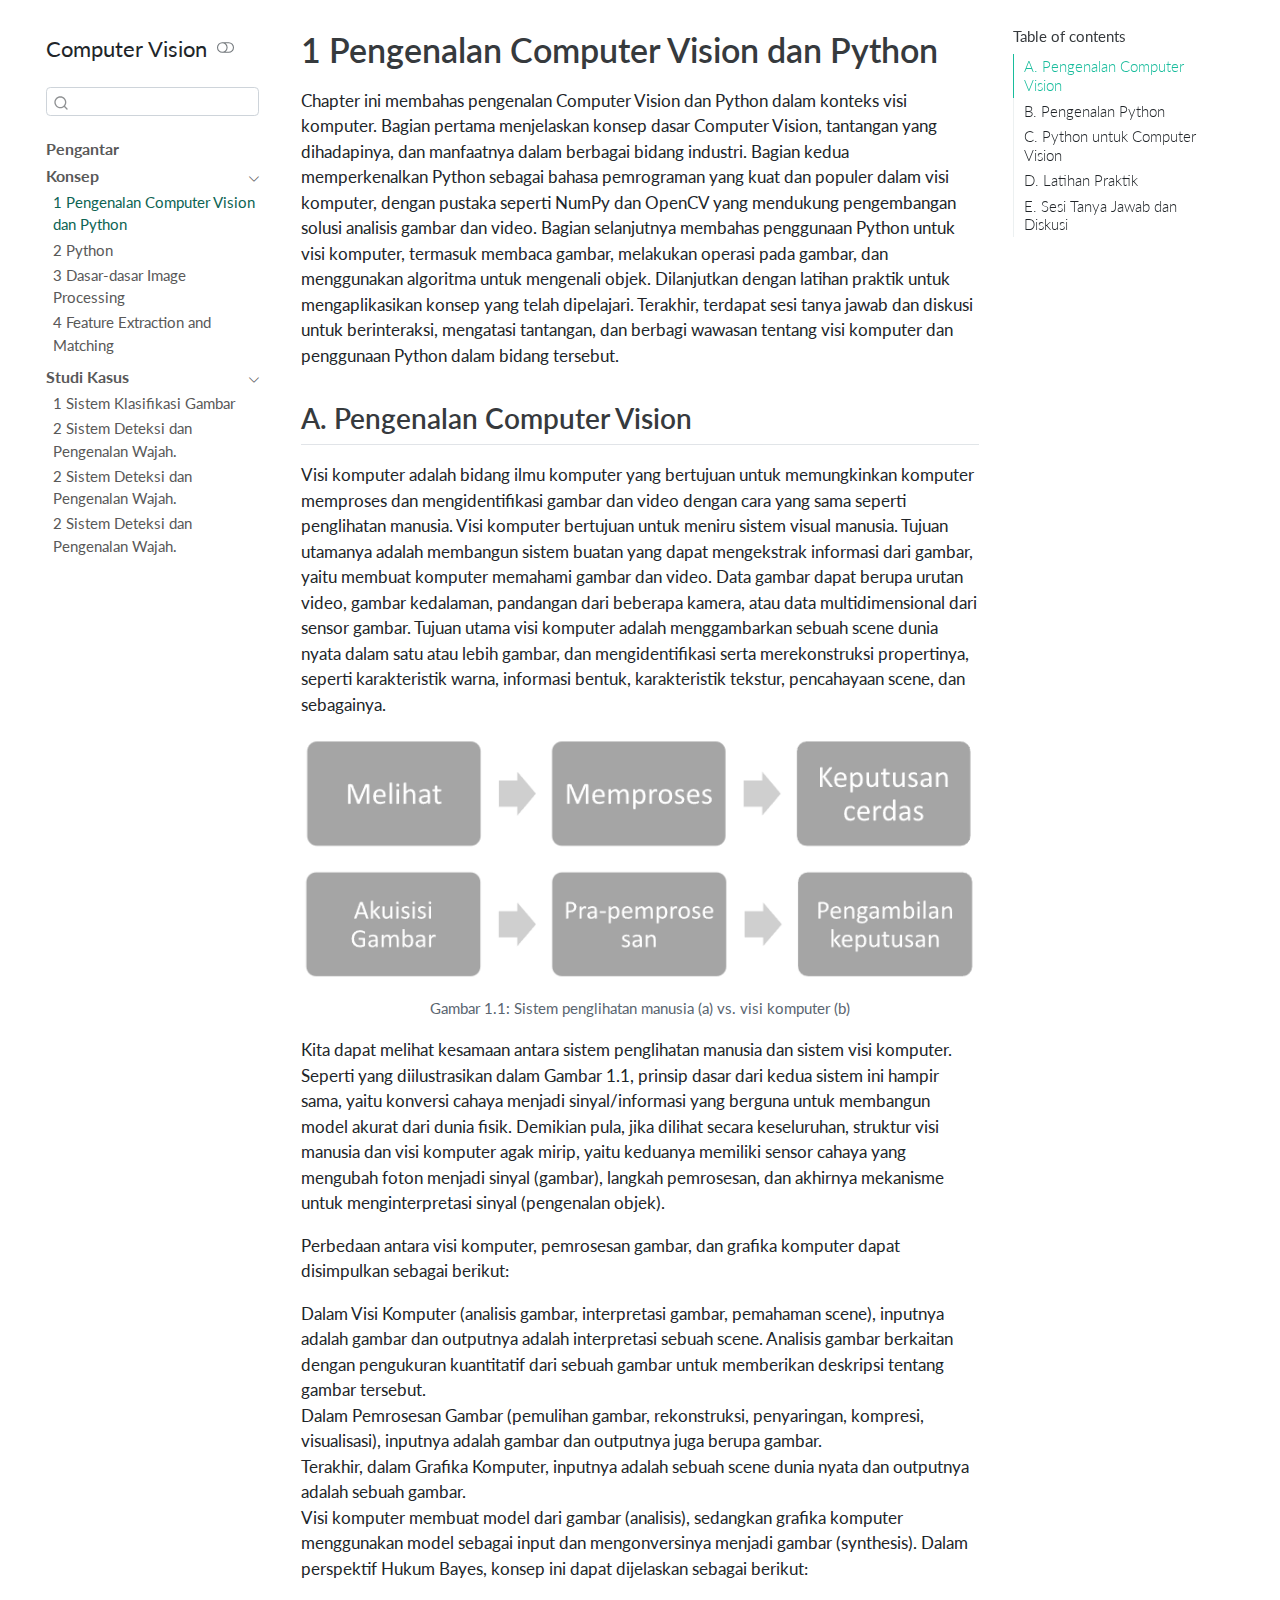
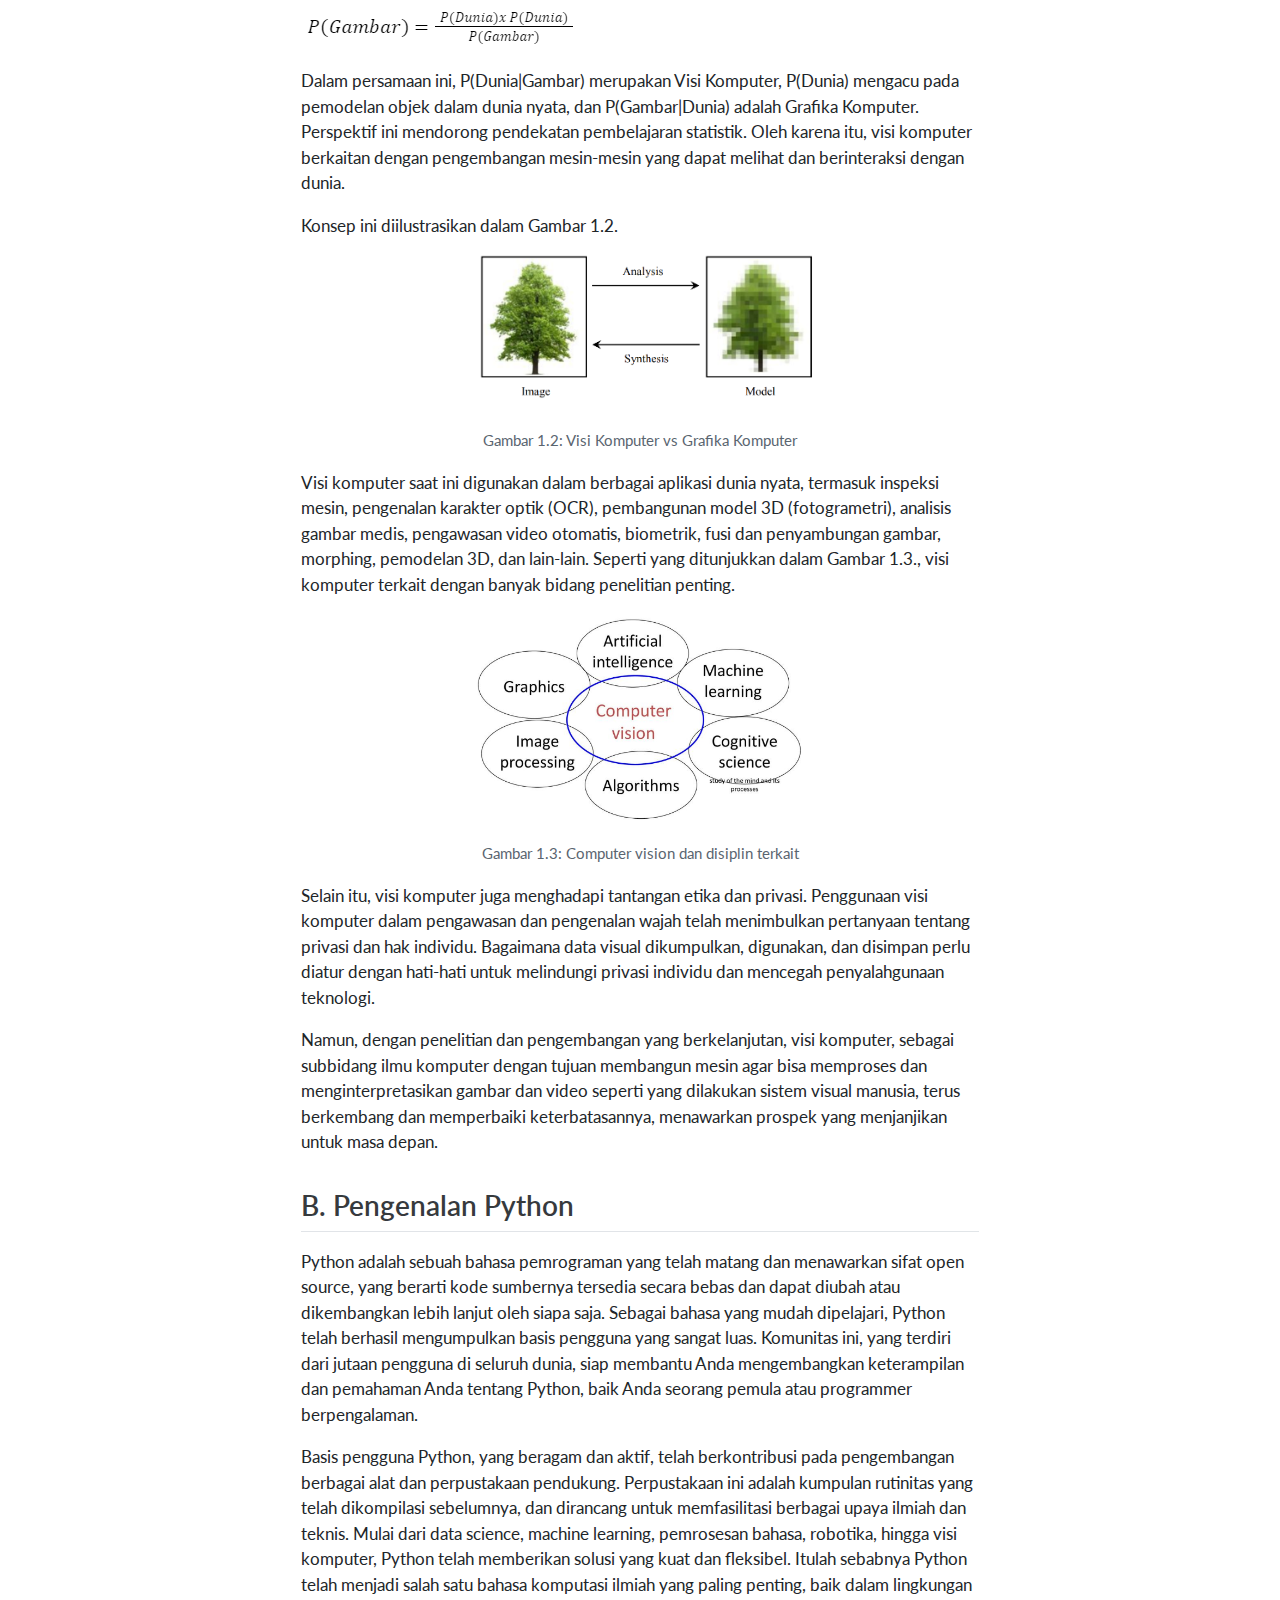
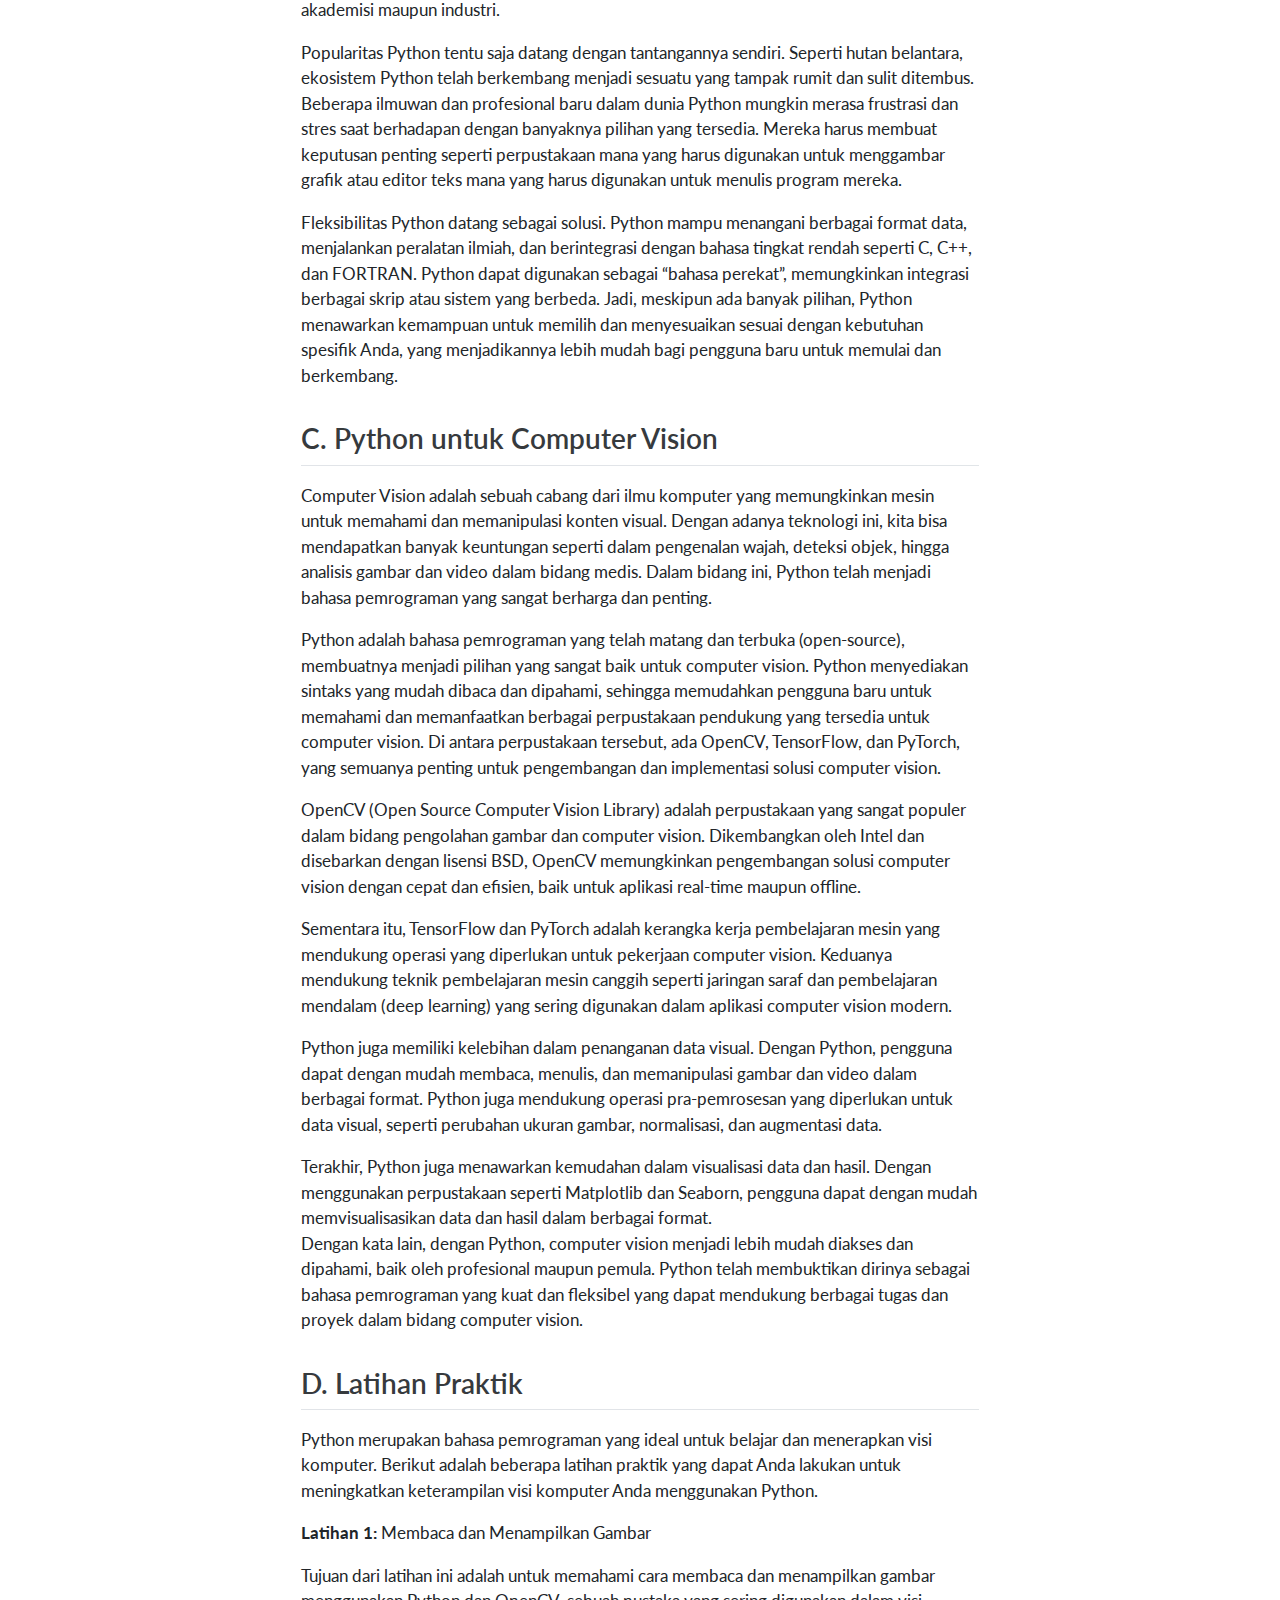
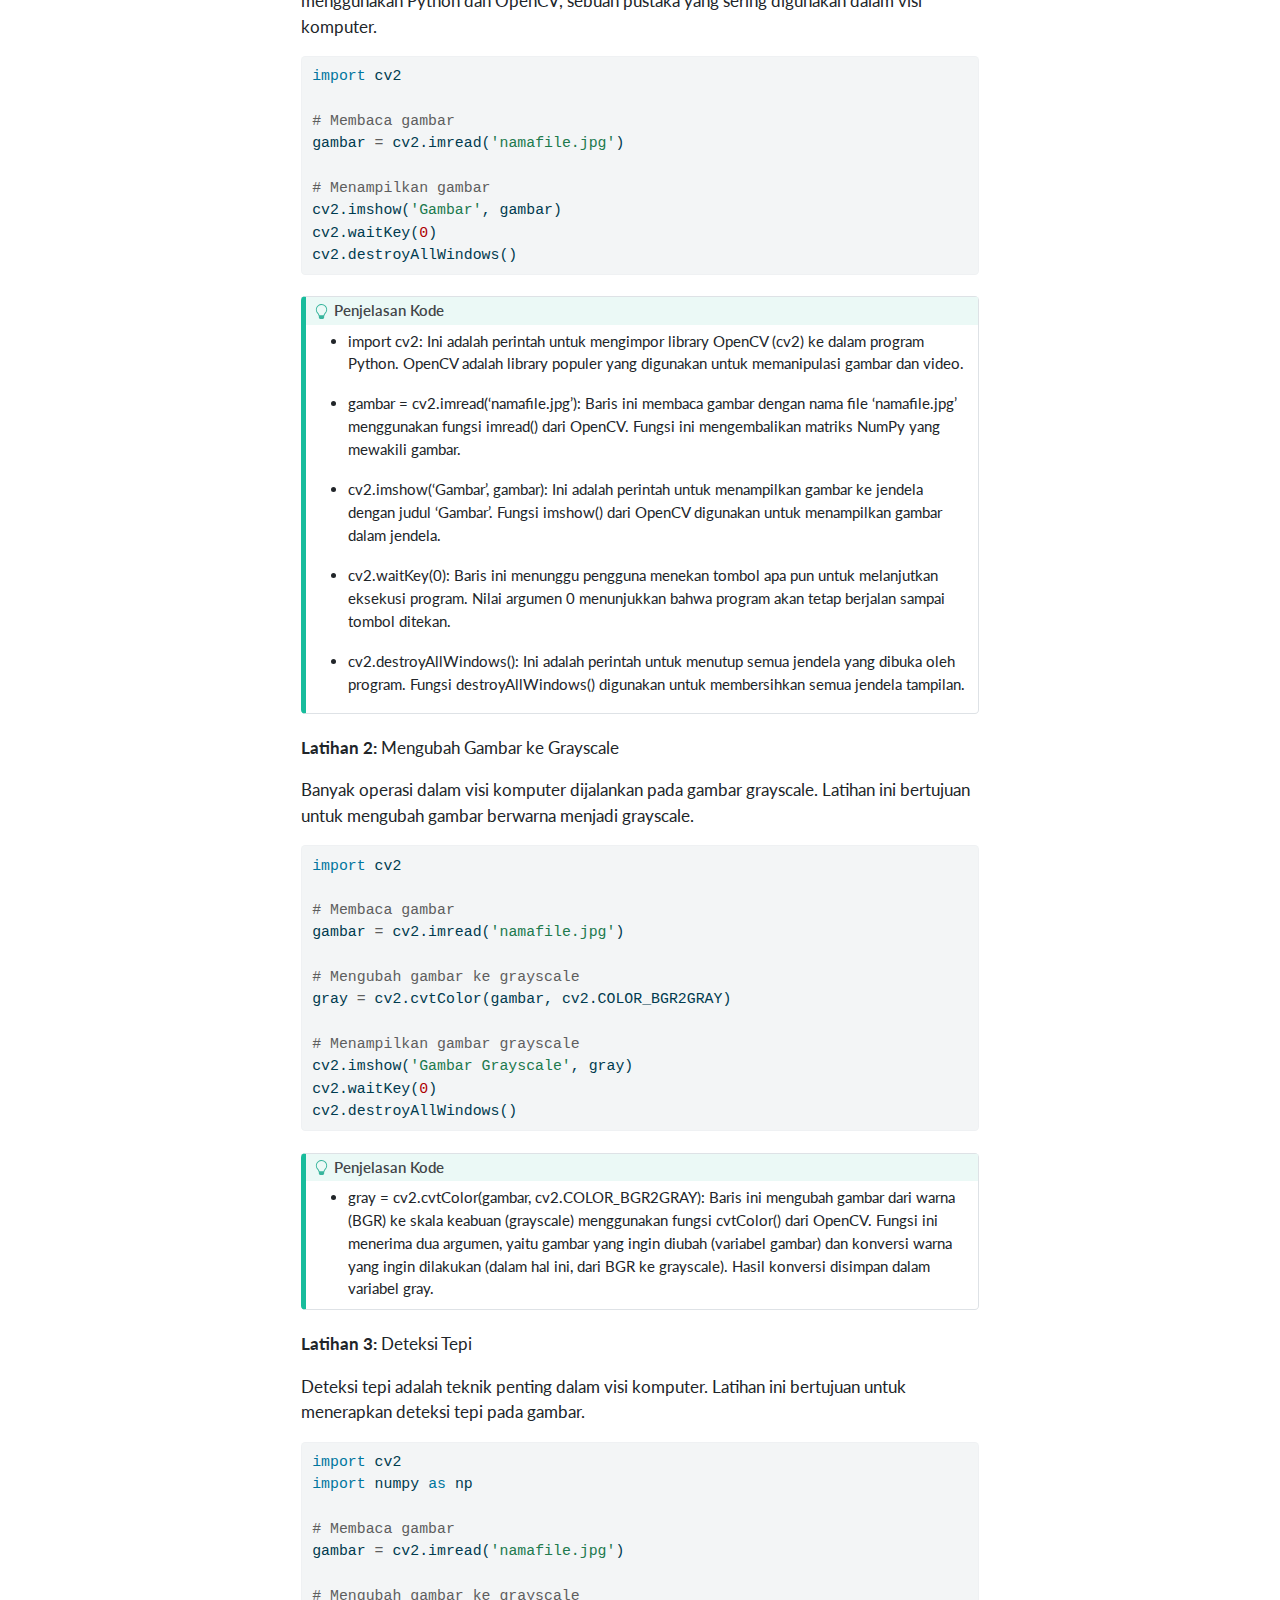
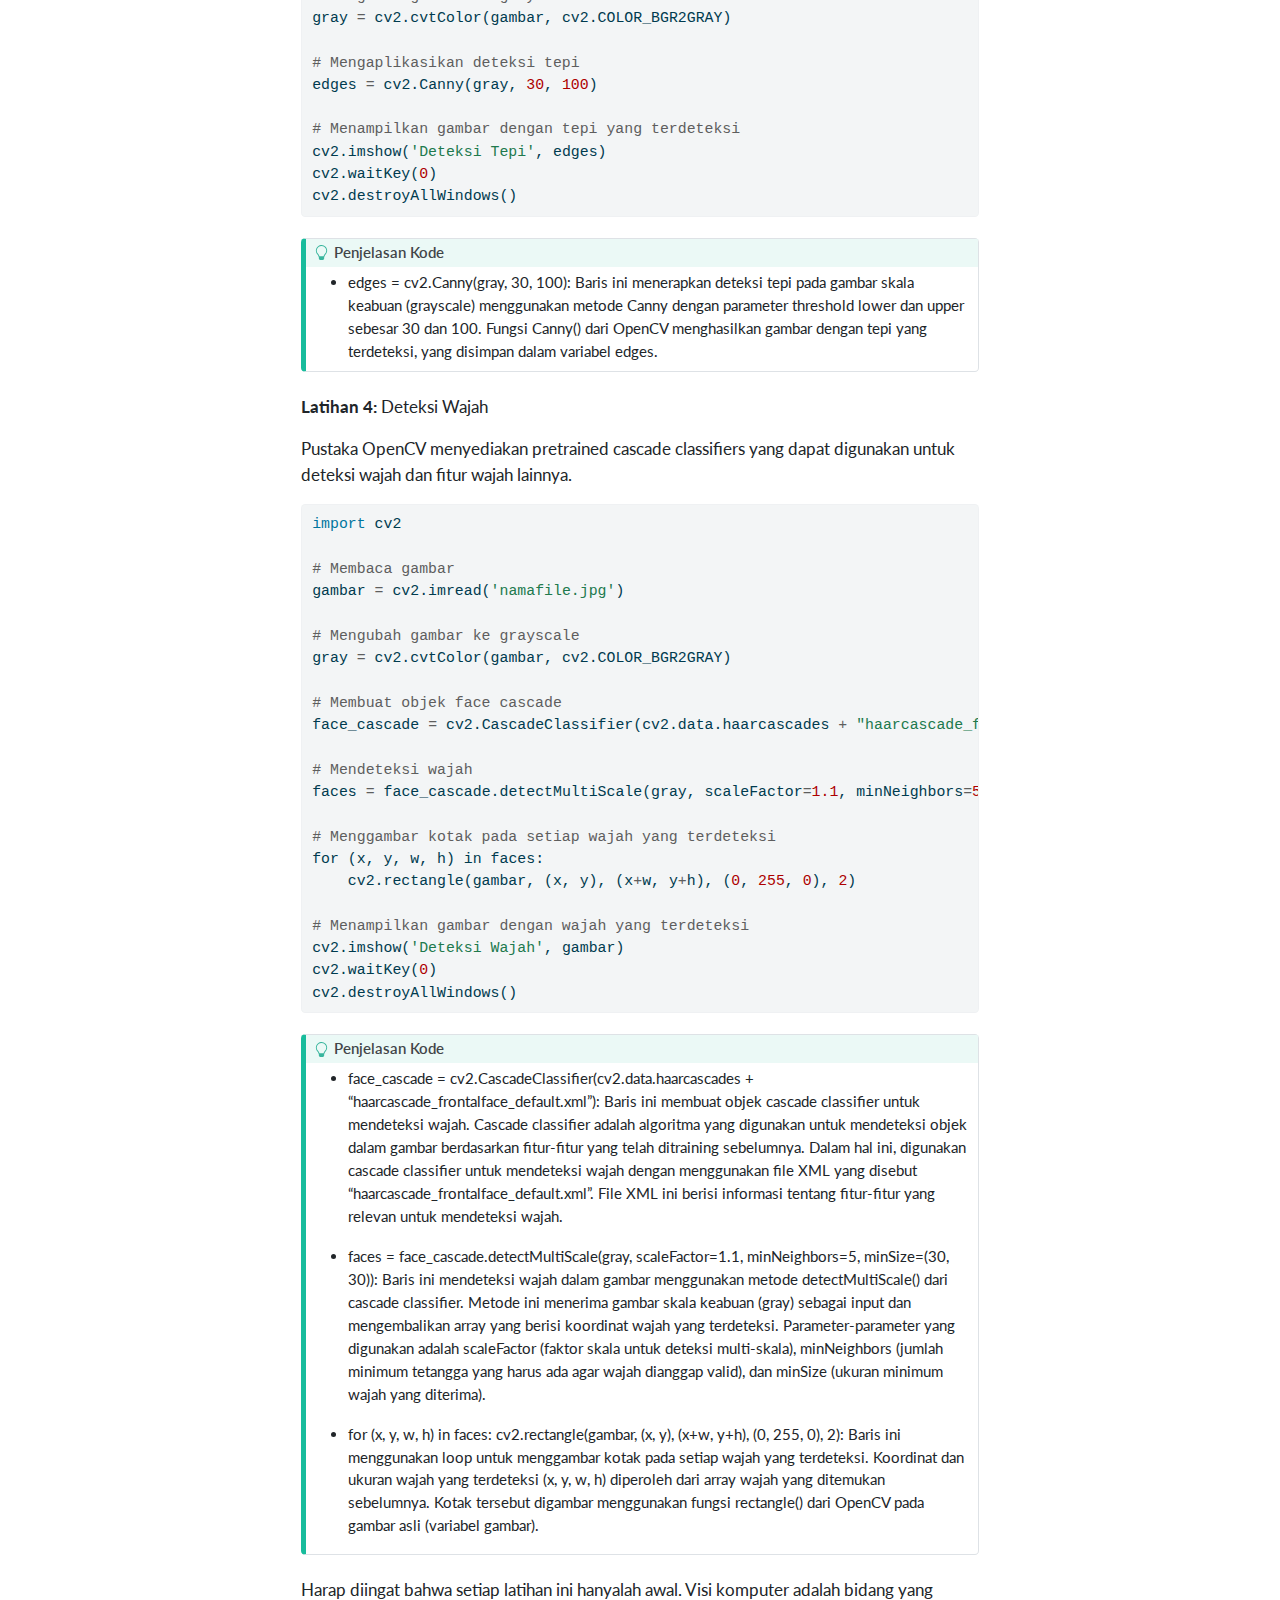
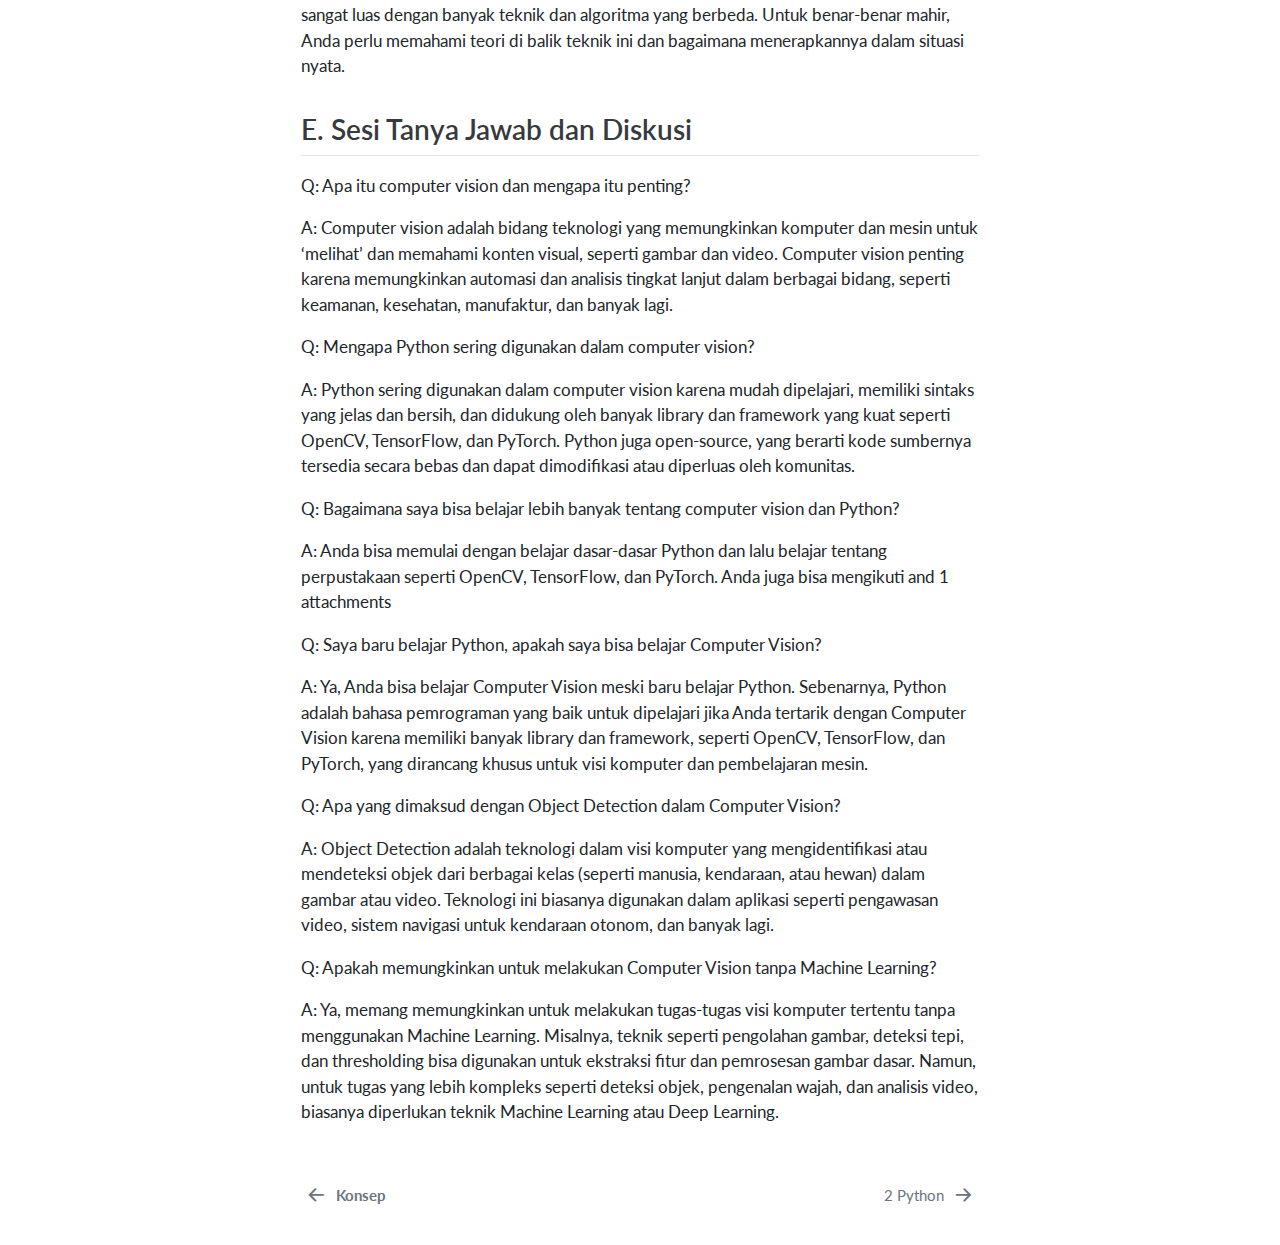
==== commit ebd5fd19: "Project 2" ====
--- a/_book/1_Pengenalan_Computer_Vision_dan_Python.html
+++ b/_book/1_Pengenalan_Computer_Vision_dan_Python.html
@@ -7,7 +7,7 @@
 <meta name="viewport" content="width=device-width, initial-scale=1.0, user-scalable=yes">
 
 
-<title>Computer Vision - Modul 1. Pengenalan Computer Vision dan Python</title>
+<title>Computer Vision - 1 Pengenalan Computer Vision dan Python</title>
 <style>
 code{white-space: pre-wrap;}
 span.smallcaps{font-variant: small-caps;}
@@ -65,7 +65,7 @@
 <script src="site_libs/quarto-search/quarto-search.js"></script>
 <meta name="quarto:offset" content="./">
 <link href="./2_Python.html" rel="next">
-<link href="./index.html" rel="prev">
+<link href="./Konsep.html" rel="prev">
 <script src="site_libs/quarto-html/quarto.js"></script>
 <script src="site_libs/quarto-html/popper.min.js"></script>
 <script src="site_libs/quarto-html/tippy.umd.min.js"></script>
@@ -109,7 +109,7 @@
       <button type="button" class="quarto-btn-toggle btn" data-bs-toggle="collapse" data-bs-target="#quarto-sidebar,#quarto-sidebar-glass" aria-controls="quarto-sidebar" aria-expanded="false" aria-label="Toggle sidebar navigation" onclick="if (window.quartoToggleHeadroom) { window.quartoToggleHeadroom(); }">
         <i class="bi bi-layout-text-sidebar-reverse"></i>
       </button>
-      <nav class="quarto-page-breadcrumbs" aria-label="breadcrumb"><ol class="breadcrumb"><li class="breadcrumb-item"><a href="./1_Pengenalan_Computer_Vision_dan_Python.html">Modul 1. Pengenalan Computer Vision dan Python</a></li></ol></nav>
+      <nav class="quarto-page-breadcrumbs" aria-label="breadcrumb"><ol class="breadcrumb"><li class="breadcrumb-item"><a href="./Konsep.html"><b> Konsep </b></a></li><li class="breadcrumb-item"><a href="./1_Pengenalan_Computer_Vision_dan_Python.html">1 Pengenalan Computer Vision dan Python</a></li></ol></nav>
       <a class="flex-grow-1" role="button" data-bs-toggle="collapse" data-bs-target="#quarto-sidebar,#quarto-sidebar-glass" aria-controls="quarto-sidebar" aria-expanded="false" aria-label="Toggle sidebar navigation" onclick="if (window.quartoToggleHeadroom) { window.quartoToggleHeadroom(); }">      
       </a>
       <button type="button" class="btn quarto-search-button" aria-label="Search" onclick="window.quartoOpenSearch();">
@@ -140,39 +140,79 @@
         <li class="sidebar-item">
   <div class="sidebar-item-container"> 
   <a href="./index.html" class="sidebar-item-text sidebar-link">
- <span class="menu-text">Computer Vision</span></a>
-  </div>
-</li>
-        <li class="sidebar-item">
+ <span class="menu-text"><strong>Pengantar</strong></span></a>
+  </div>
+</li>
+        <li class="sidebar-item sidebar-item-section">
+      <div class="sidebar-item-container"> 
+            <a href="./Konsep.html" class="sidebar-item-text sidebar-link">
+ <span class="menu-text"><b> Konsep </b></span></a>
+          <a class="sidebar-item-toggle text-start" data-bs-toggle="collapse" data-bs-target="#quarto-sidebar-section-1" aria-expanded="true" aria-label="Toggle section">
+            <i class="bi bi-chevron-right ms-2"></i>
+          </a> 
+      </div>
+      <ul id="quarto-sidebar-section-1" class="collapse list-unstyled sidebar-section depth1 show">  
+          <li class="sidebar-item">
   <div class="sidebar-item-container"> 
   <a href="./1_Pengenalan_Computer_Vision_dan_Python.html" class="sidebar-item-text sidebar-link active">
- <span class="menu-text">Modul 1. Pengenalan Computer Vision dan Python</span></a>
-  </div>
-</li>
-        <li class="sidebar-item">
+ <span class="menu-text">1 Pengenalan Computer Vision dan Python</span></a>
+  </div>
+</li>
+          <li class="sidebar-item">
   <div class="sidebar-item-container"> 
   <a href="./2_Python.html" class="sidebar-item-text sidebar-link">
- <span class="menu-text">Modul 2. Python</span></a>
-  </div>
-</li>
-        <li class="sidebar-item">
+ <span class="menu-text">2 Python</span></a>
+  </div>
+</li>
+          <li class="sidebar-item">
   <div class="sidebar-item-container"> 
   <a href="./3_Dasar_dasar_Image_Processing.html" class="sidebar-item-text sidebar-link">
- <span class="menu-text">Modul 3. Dasar-dasar Image Processing</span></a>
-  </div>
-</li>
-        <li class="sidebar-item">
+ <span class="menu-text">3 Dasar-dasar Image Processing</span></a>
+  </div>
+</li>
+          <li class="sidebar-item">
   <div class="sidebar-item-container"> 
   <a href="./4_Feature_Extraction_and_Matching.html" class="sidebar-item-text sidebar-link">
- <span class="menu-text">Modul 4. Feature Extraction and Matching</span></a>
-  </div>
-</li>
-        <li class="sidebar-item">
+ <span class="menu-text">4 Feature Extraction and Matching</span></a>
+  </div>
+</li>
+      </ul>
+  </li>
+        <li class="sidebar-item sidebar-item-section">
+      <div class="sidebar-item-container"> 
+            <a href="./daftar_studi_kasus.html" class="sidebar-item-text sidebar-link">
+ <span class="menu-text"><b> Studi Kasus </b></span></a>
+          <a class="sidebar-item-toggle text-start" data-bs-toggle="collapse" data-bs-target="#quarto-sidebar-section-2" aria-expanded="true" aria-label="Toggle section">
+            <i class="bi bi-chevron-right ms-2"></i>
+          </a> 
+      </div>
+      <ul id="quarto-sidebar-section-2" class="collapse list-unstyled sidebar-section depth1 show">  
+          <li class="sidebar-item">
   <div class="sidebar-item-container"> 
-  <a href="./Studi_Kasus.html" class="sidebar-item-text sidebar-link">
- <span class="menu-text">Studi Kasus</span></a>
-  </div>
-</li>
+  <a href="./Studi_Kasus_1.html" class="sidebar-item-text sidebar-link">
+ <span class="menu-text">1 Sistem Klasifikasi Gambar</span></a>
+  </div>
+</li>
+          <li class="sidebar-item">
+  <div class="sidebar-item-container"> 
+  <a href="./Studi_Kasus_2.html" class="sidebar-item-text sidebar-link">
+ <span class="menu-text">2 Sistem Deteksi dan Pengenalan Wajah.</span></a>
+  </div>
+</li>
+          <li class="sidebar-item">
+  <div class="sidebar-item-container"> 
+  <a href="./Studi_Kasus_3.html" class="sidebar-item-text sidebar-link">
+ <span class="menu-text">2 Sistem Deteksi dan Pengenalan Wajah.</span></a>
+  </div>
+</li>
+          <li class="sidebar-item">
+  <div class="sidebar-item-container"> 
+  <a href="./Studi_Kasus_3.html" class="sidebar-item-text sidebar-link">
+ <span class="menu-text">2 Sistem Deteksi dan Pengenalan Wajah.</span></a>
+  </div>
+</li>
+      </ul>
+  </li>
     </ul>
     </div>
 </nav>
@@ -196,7 +236,7 @@
 
 <header id="title-block-header" class="quarto-title-block default">
 <div class="quarto-title">
-<h1 class="title">Modul 1. Pengenalan Computer Vision dan Python</h1>
+<h1 class="title">1 Pengenalan Computer Vision dan Python</h1>
 </div>
 
 
@@ -220,11 +260,11 @@
 <div class="quarto-figure quarto-figure-center">
 <figure class="figure">
 <p><img src="Asset/image2.png" class="img-fluid figure-img"></p>
-<figcaption class="figure-caption">Gambar 1: Sistem penglihatan manusia (a) vs.&nbsp;visi komputer (b)</figcaption>
+<figcaption class="figure-caption">Gambar 1.1: Sistem penglihatan manusia (a) vs.&nbsp;visi komputer (b)</figcaption>
 </figure>
 </div>
 </div>
-<p>Kita dapat melihat kesamaan antara sistem penglihatan manusia dan sistem visi komputer. Seperti yang diilustrasikan dalam Gambar 1, prinsip dasar dari kedua sistem ini hampir sama, yaitu konversi cahaya menjadi sinyal/informasi yang berguna untuk membangun model akurat dari dunia fisik. Demikian pula, jika dilihat secara keseluruhan, struktur visi manusia dan visi komputer agak mirip, yaitu keduanya memiliki sensor cahaya yang mengubah foton menjadi sinyal (gambar), langkah pemrosesan, dan akhirnya mekanisme untuk menginterpretasi sinyal (pengenalan objek).</p>
+<p>Kita dapat melihat kesamaan antara sistem penglihatan manusia dan sistem visi komputer. Seperti yang diilustrasikan dalam Gambar 1.1, prinsip dasar dari kedua sistem ini hampir sama, yaitu konversi cahaya menjadi sinyal/informasi yang berguna untuk membangun model akurat dari dunia fisik. Demikian pula, jika dilihat secara keseluruhan, struktur visi manusia dan visi komputer agak mirip, yaitu keduanya memiliki sensor cahaya yang mengubah foton menjadi sinyal (gambar), langkah pemrosesan, dan akhirnya mekanisme untuk menginterpretasi sinyal (pengenalan objek).</p>
 <p>Perbedaan antara visi komputer, pemrosesan gambar, dan grafika komputer dapat disimpulkan sebagai berikut:</p>
 <p>Dalam Visi Komputer (analisis gambar, interpretasi gambar, pemahaman scene), inputnya adalah gambar dan outputnya adalah interpretasi sebuah scene. Analisis gambar berkaitan dengan pengukuran kuantitatif dari sebuah gambar untuk memberikan deskripsi tentang gambar tersebut.<br>
 Dalam Pemrosesan Gambar (pemulihan gambar, rekonstruksi, penyaringan, kompresi, visualisasi), inputnya adalah gambar dan outputnya juga berupa gambar.<br>
@@ -232,22 +272,22 @@
 Visi komputer membuat model dari gambar (analisis), sedangkan grafika komputer menggunakan model sebagai input dan mengonversinya menjadi gambar (synthesis). Dalam perspektif Hukum Bayes, konsep ini dapat dijelaskan sebagai berikut:</p>
 <p><img src="Asset/image3.png" class="img-fluid"></p>
 <p>Dalam persamaan ini, P(Dunia|Gambar) merupakan Visi Komputer, P(Dunia) mengacu pada pemodelan objek dalam dunia nyata, dan P(Gambar|Dunia) adalah Grafika Komputer. Perspektif ini mendorong pendekatan pembelajaran statistik. Oleh karena itu, visi komputer berkaitan dengan pengembangan mesin-mesin yang dapat melihat dan berinteraksi dengan dunia.</p>
-Konsep ini diilustrasikan dalam Gambar 2.<br>
+Konsep ini diilustrasikan dalam Gambar 1.2.<br>
 
 <div style="text-align:center">
 <div class="quarto-figure quarto-figure-center">
 <figure class="figure">
 <p><img src="Asset/image4.png" class="img-fluid figure-img"></p>
-<figcaption class="figure-caption">Gambar 2: Visi Komputer vs Grafika Komputer</figcaption>
+<figcaption class="figure-caption">Gambar 1.2: Visi Komputer vs Grafika Komputer</figcaption>
 </figure>
 </div>
 </div>
-<p>Visi komputer saat ini digunakan dalam berbagai aplikasi dunia nyata, termasuk inspeksi mesin, pengenalan karakter optik (OCR), pembangunan model 3D (fotogrametri), analisis gambar medis, pengawasan video otomatis, biometrik, fusi dan penyambungan gambar, morphing, pemodelan 3D, dan lain-lain. Seperti yang ditunjukkan dalam Gambar 3, visi komputer terkait dengan banyak bidang penelitian penting.</p>
+<p>Visi komputer saat ini digunakan dalam berbagai aplikasi dunia nyata, termasuk inspeksi mesin, pengenalan karakter optik (OCR), pembangunan model 3D (fotogrametri), analisis gambar medis, pengawasan video otomatis, biometrik, fusi dan penyambungan gambar, morphing, pemodelan 3D, dan lain-lain. Seperti yang ditunjukkan dalam Gambar 1.3., visi komputer terkait dengan banyak bidang penelitian penting.</p>
 <div style="text-align:center">
 <div class="quarto-figure quarto-figure-center">
 <figure class="figure">
 <p><img src="Asset/image5.png" class="img-fluid figure-img"></p>
-<figcaption class="figure-caption">Gambar 3: Computer vision dan disiplin terkait</figcaption>
+<figcaption class="figure-caption">Gambar 1.3: Computer vision dan disiplin terkait</figcaption>
 </figure>
 </div>
 </div>
@@ -399,7 +439,7 @@
 <i class="callout-icon"></i>
 </div>
 <div class="callout-title-container flex-fill">
-Tip with Title
+Penjelasan Kode
 </div>
 </div>
 <div class="callout-body-container callout-body">
@@ -782,13 +822,13 @@
 </script>
 <nav class="page-navigation">
   <div class="nav-page nav-page-previous">
-      <a href="./index.html" class="pagination-link">
-        <i class="bi bi-arrow-left-short"></i> <span class="nav-page-text">Computer Vision</span>
+      <a href="./Konsep.html" class="pagination-link">
+        <i class="bi bi-arrow-left-short"></i> <span class="nav-page-text"><b> Konsep </b></span>
       </a>          
   </div>
   <div class="nav-page nav-page-next">
       <a href="./2_Python.html" class="pagination-link">
-        <span class="nav-page-text">Modul 2. Python</span> <i class="bi bi-arrow-right-short"></i>
+        <span class="nav-page-text">2 Python</span> <i class="bi bi-arrow-right-short"></i>
       </a>
   </div>
 </nav>
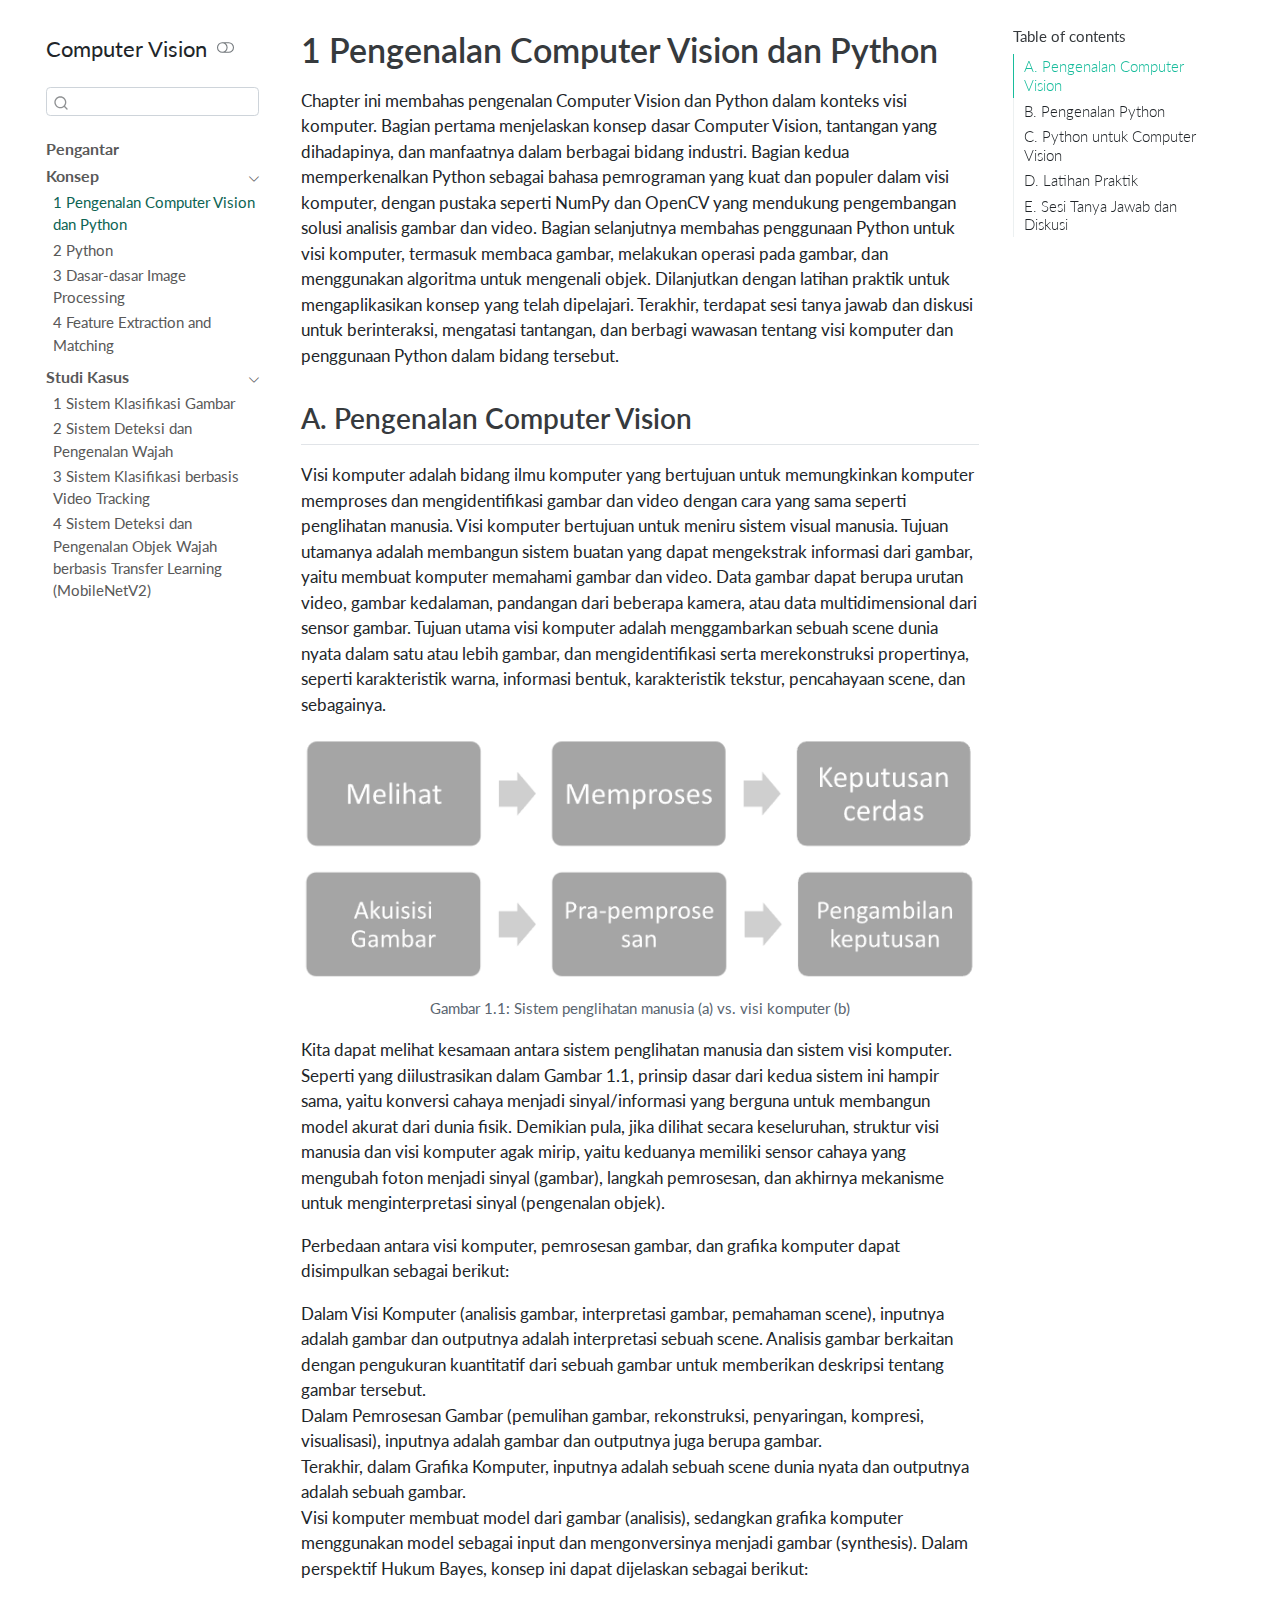
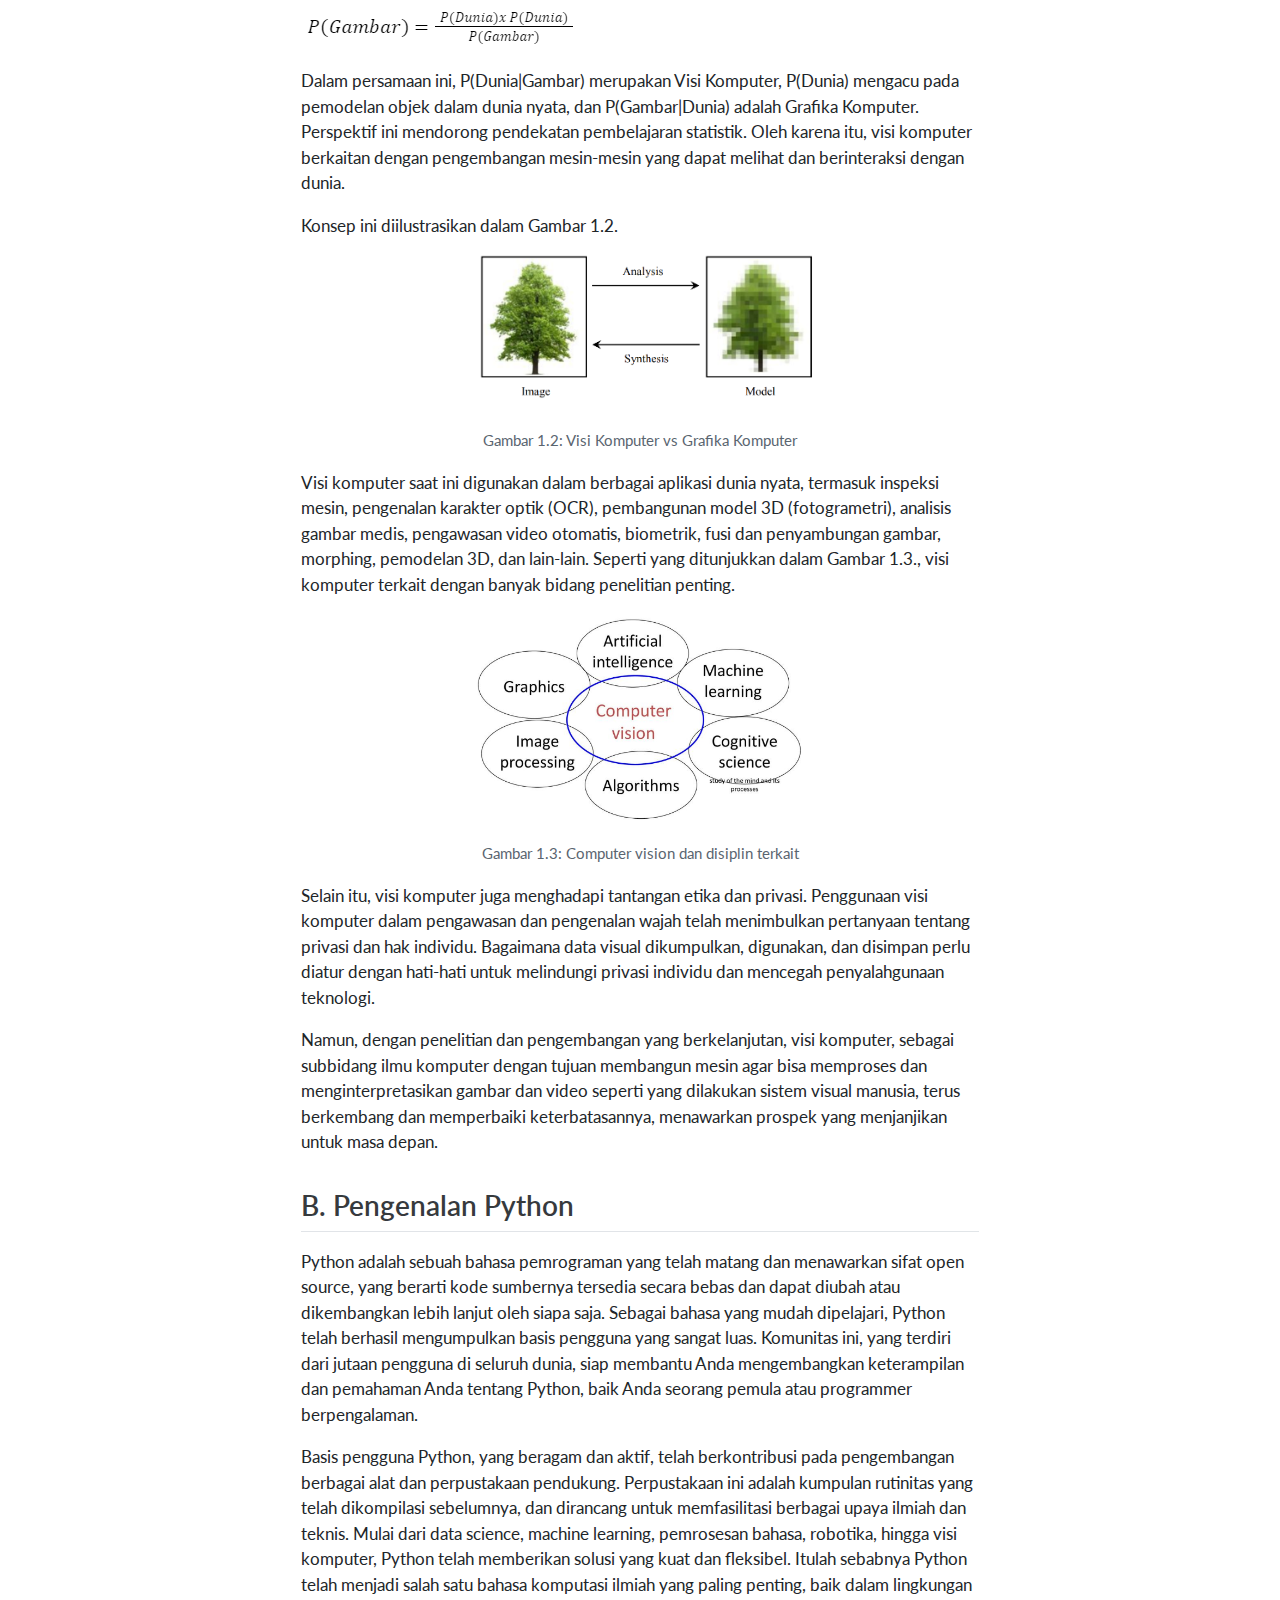
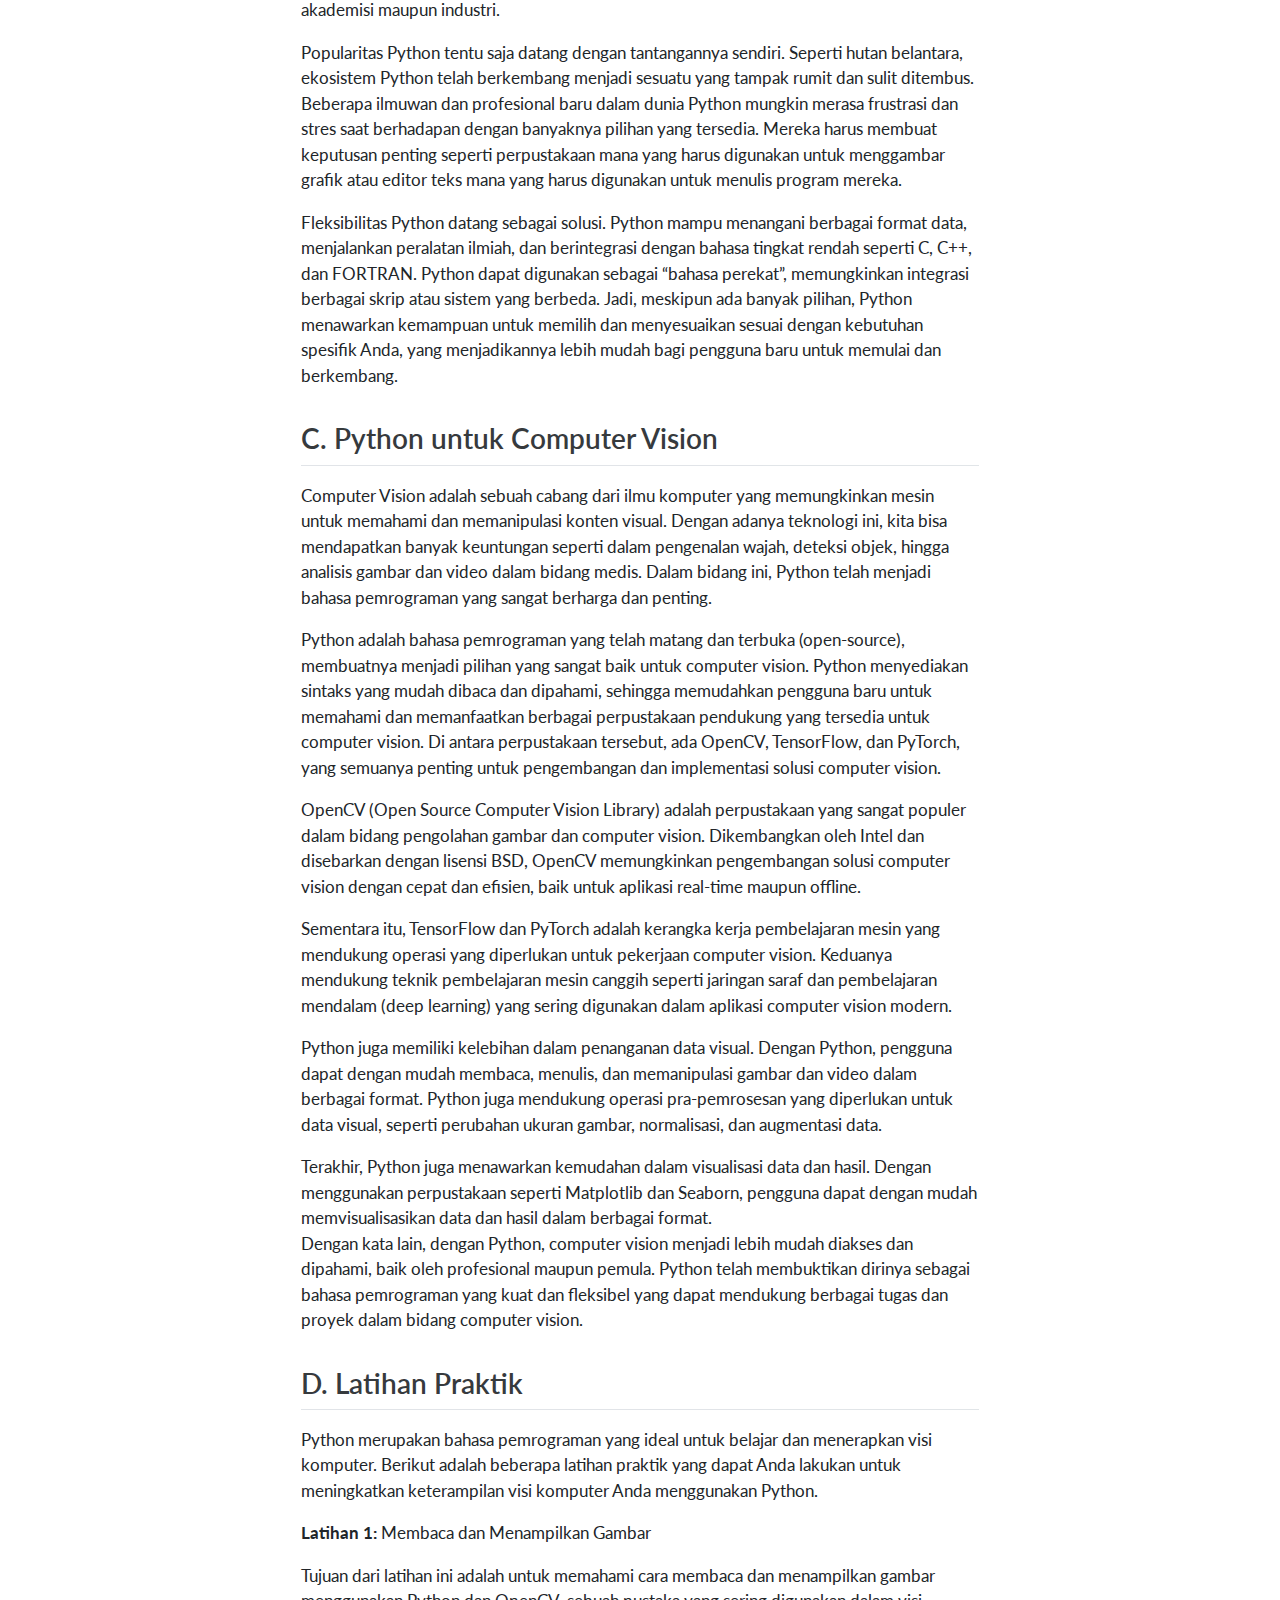
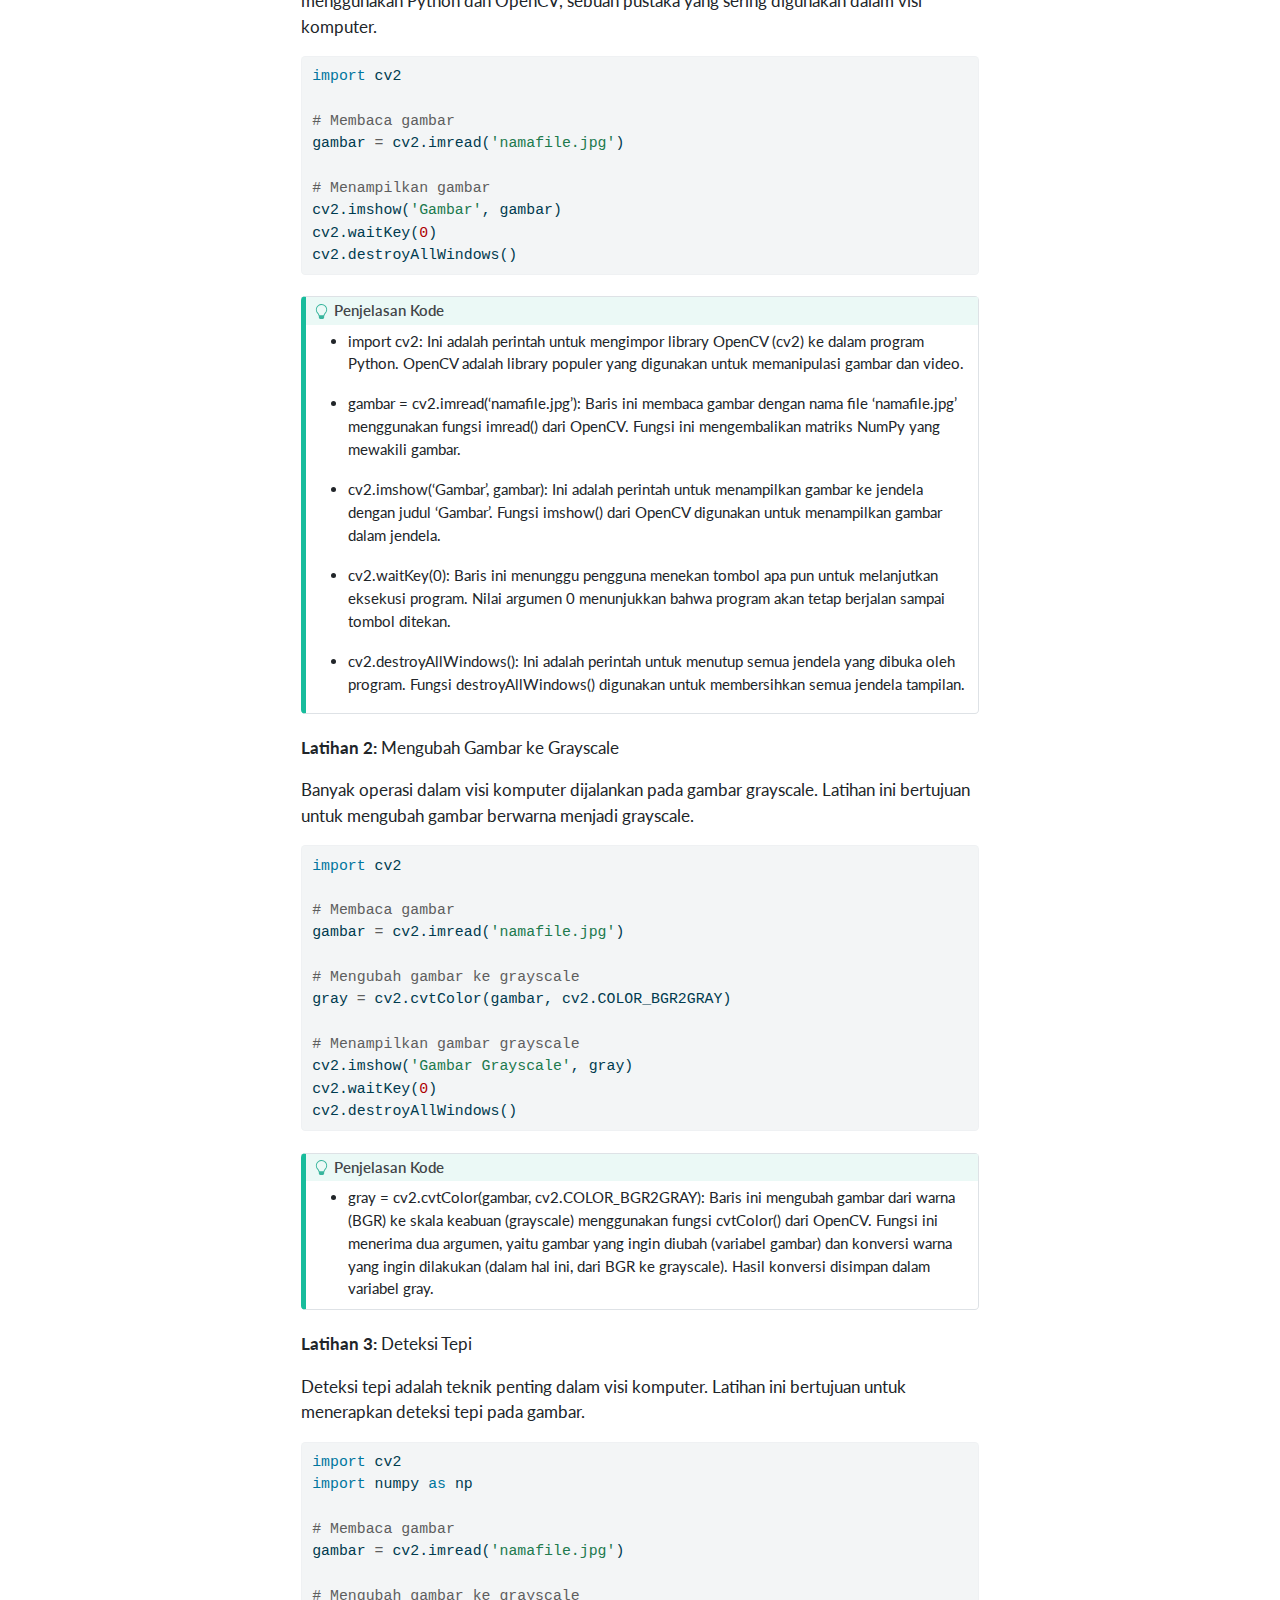
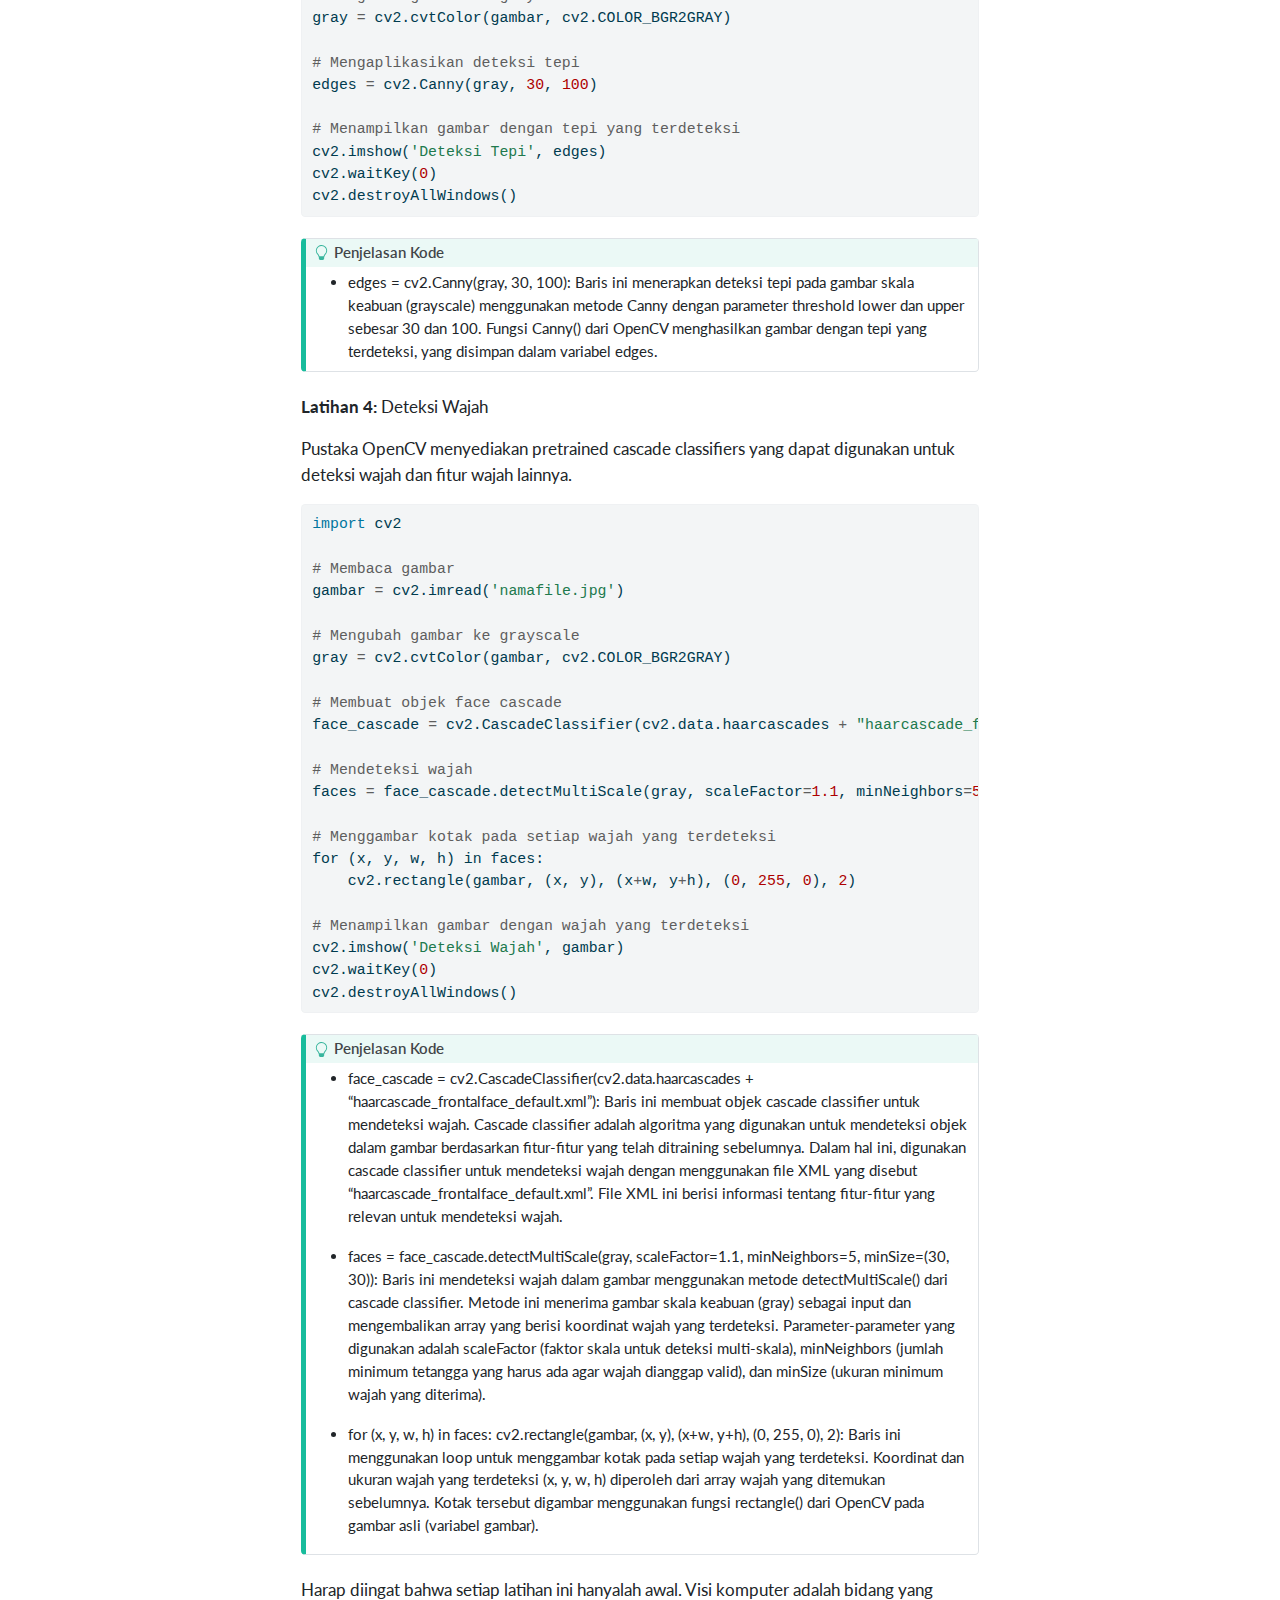
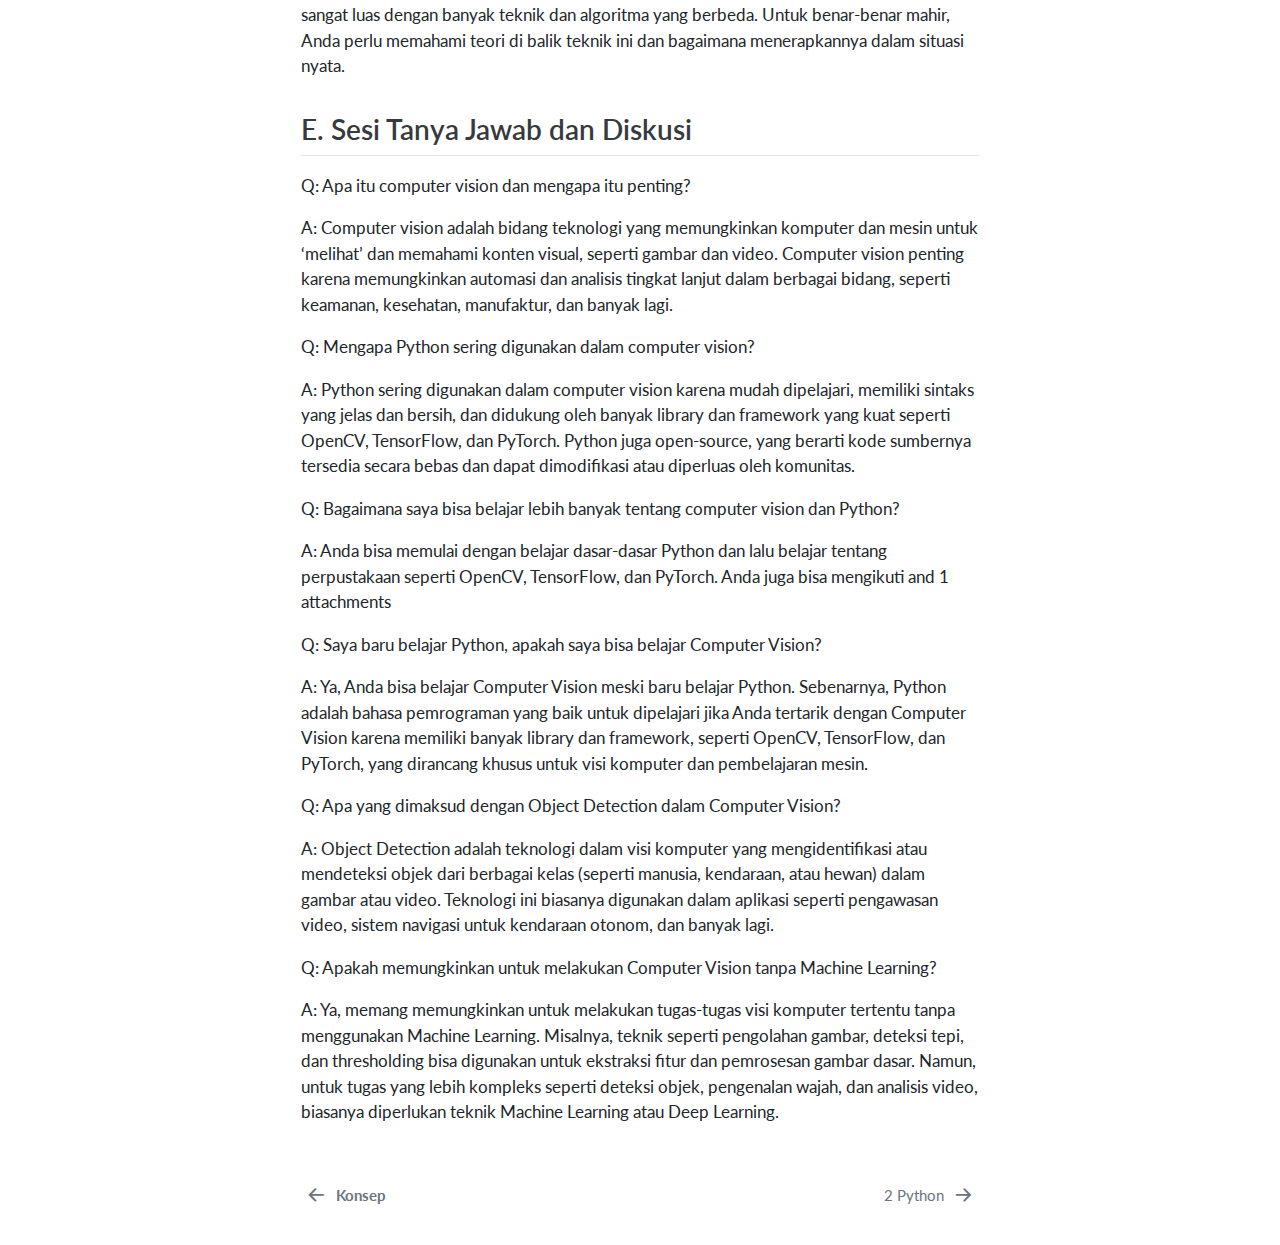
==== commit f985e4a4: "Studi kasus 234" ====
--- a/_book/1_Pengenalan_Computer_Vision_dan_Python.html
+++ b/_book/1_Pengenalan_Computer_Vision_dan_Python.html
@@ -196,19 +196,19 @@
           <li class="sidebar-item">
   <div class="sidebar-item-container"> 
   <a href="./Studi_Kasus_2.html" class="sidebar-item-text sidebar-link">
- <span class="menu-text">2 Sistem Deteksi dan Pengenalan Wajah.</span></a>
+ <span class="menu-text">2 Sistem Deteksi dan Pengenalan Wajah</span></a>
   </div>
 </li>
           <li class="sidebar-item">
   <div class="sidebar-item-container"> 
   <a href="./Studi_Kasus_3.html" class="sidebar-item-text sidebar-link">
- <span class="menu-text">2 Sistem Deteksi dan Pengenalan Wajah.</span></a>
+ <span class="menu-text">3 Sistem Klasifikasi berbasis Video Tracking</span></a>
   </div>
 </li>
           <li class="sidebar-item">
   <div class="sidebar-item-container"> 
-  <a href="./Studi_Kasus_3.html" class="sidebar-item-text sidebar-link">
- <span class="menu-text">2 Sistem Deteksi dan Pengenalan Wajah.</span></a>
+  <a href="./Studi_Kasus_4.html" class="sidebar-item-text sidebar-link">
+ <span class="menu-text">4 Sistem Deteksi dan Pengenalan Objek Wajah berbasis Transfer Learning (MobileNetV2)</span></a>
   </div>
 </li>
       </ul>
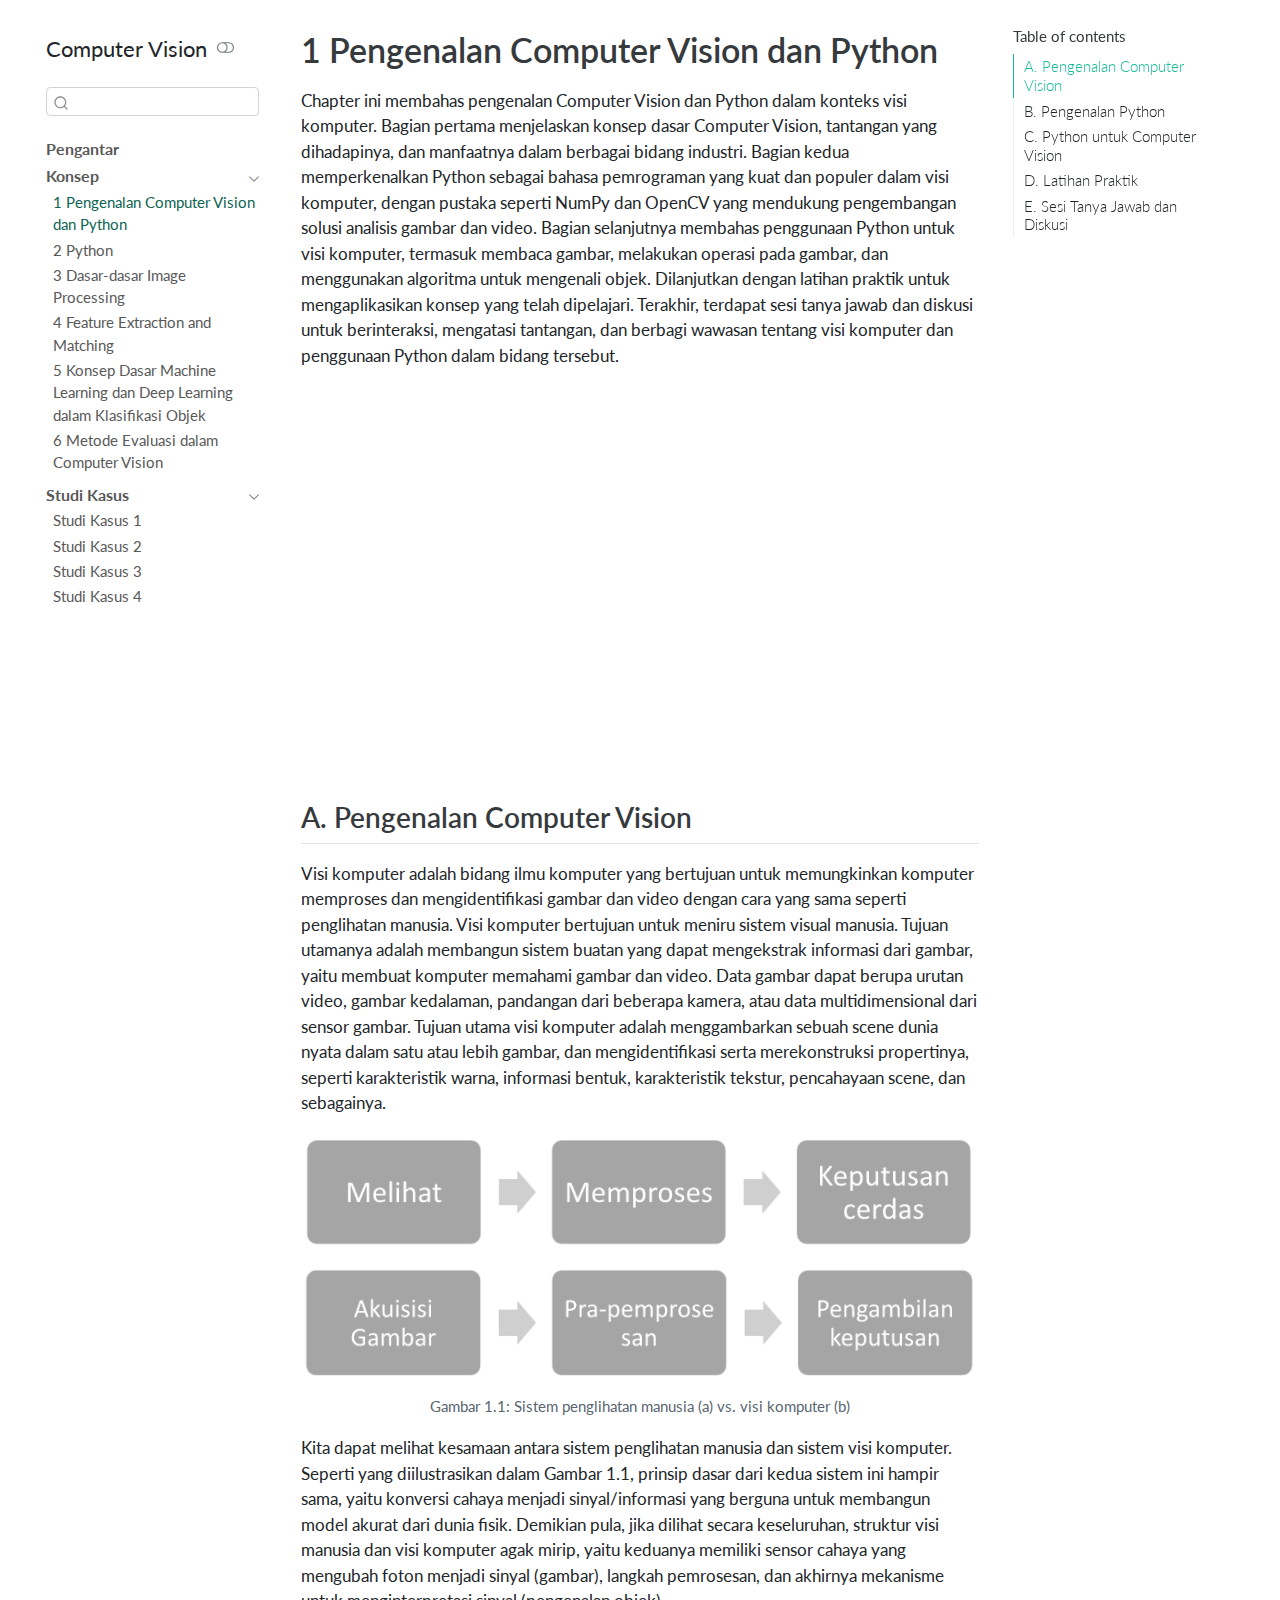
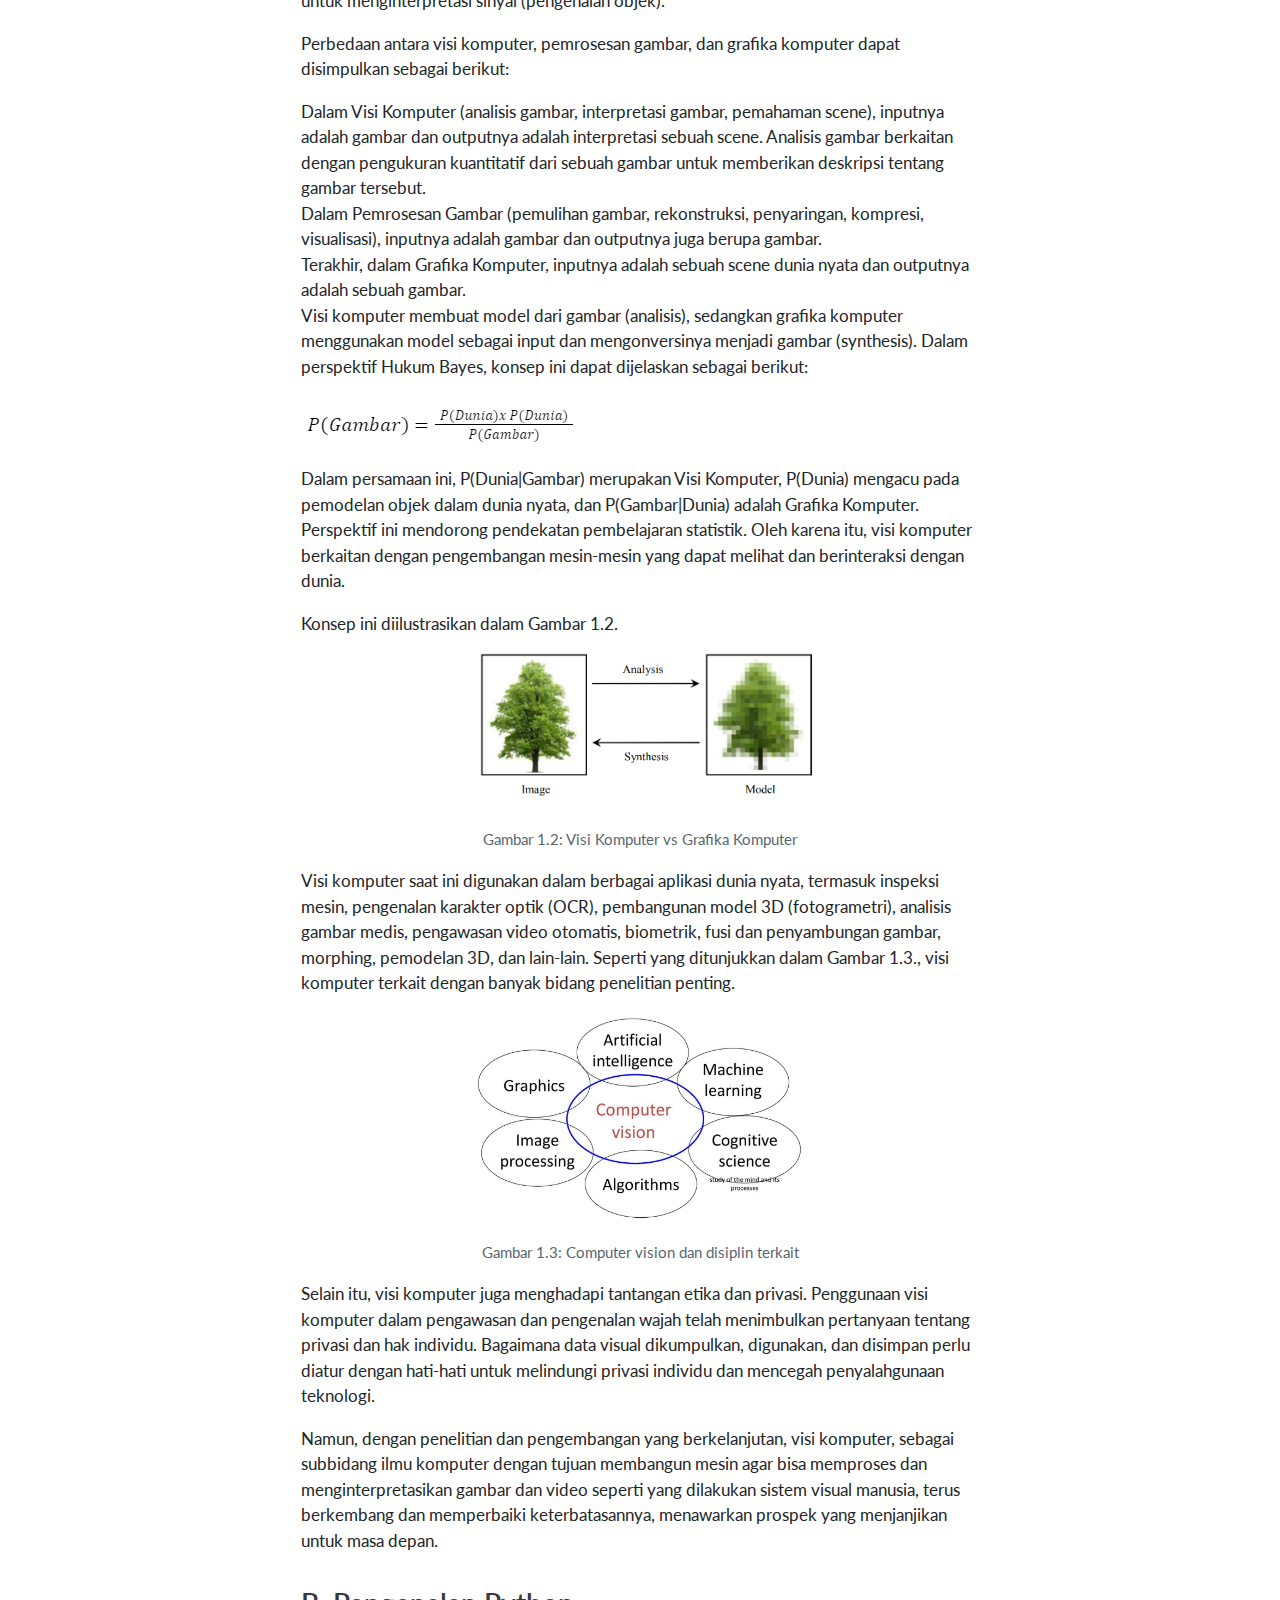
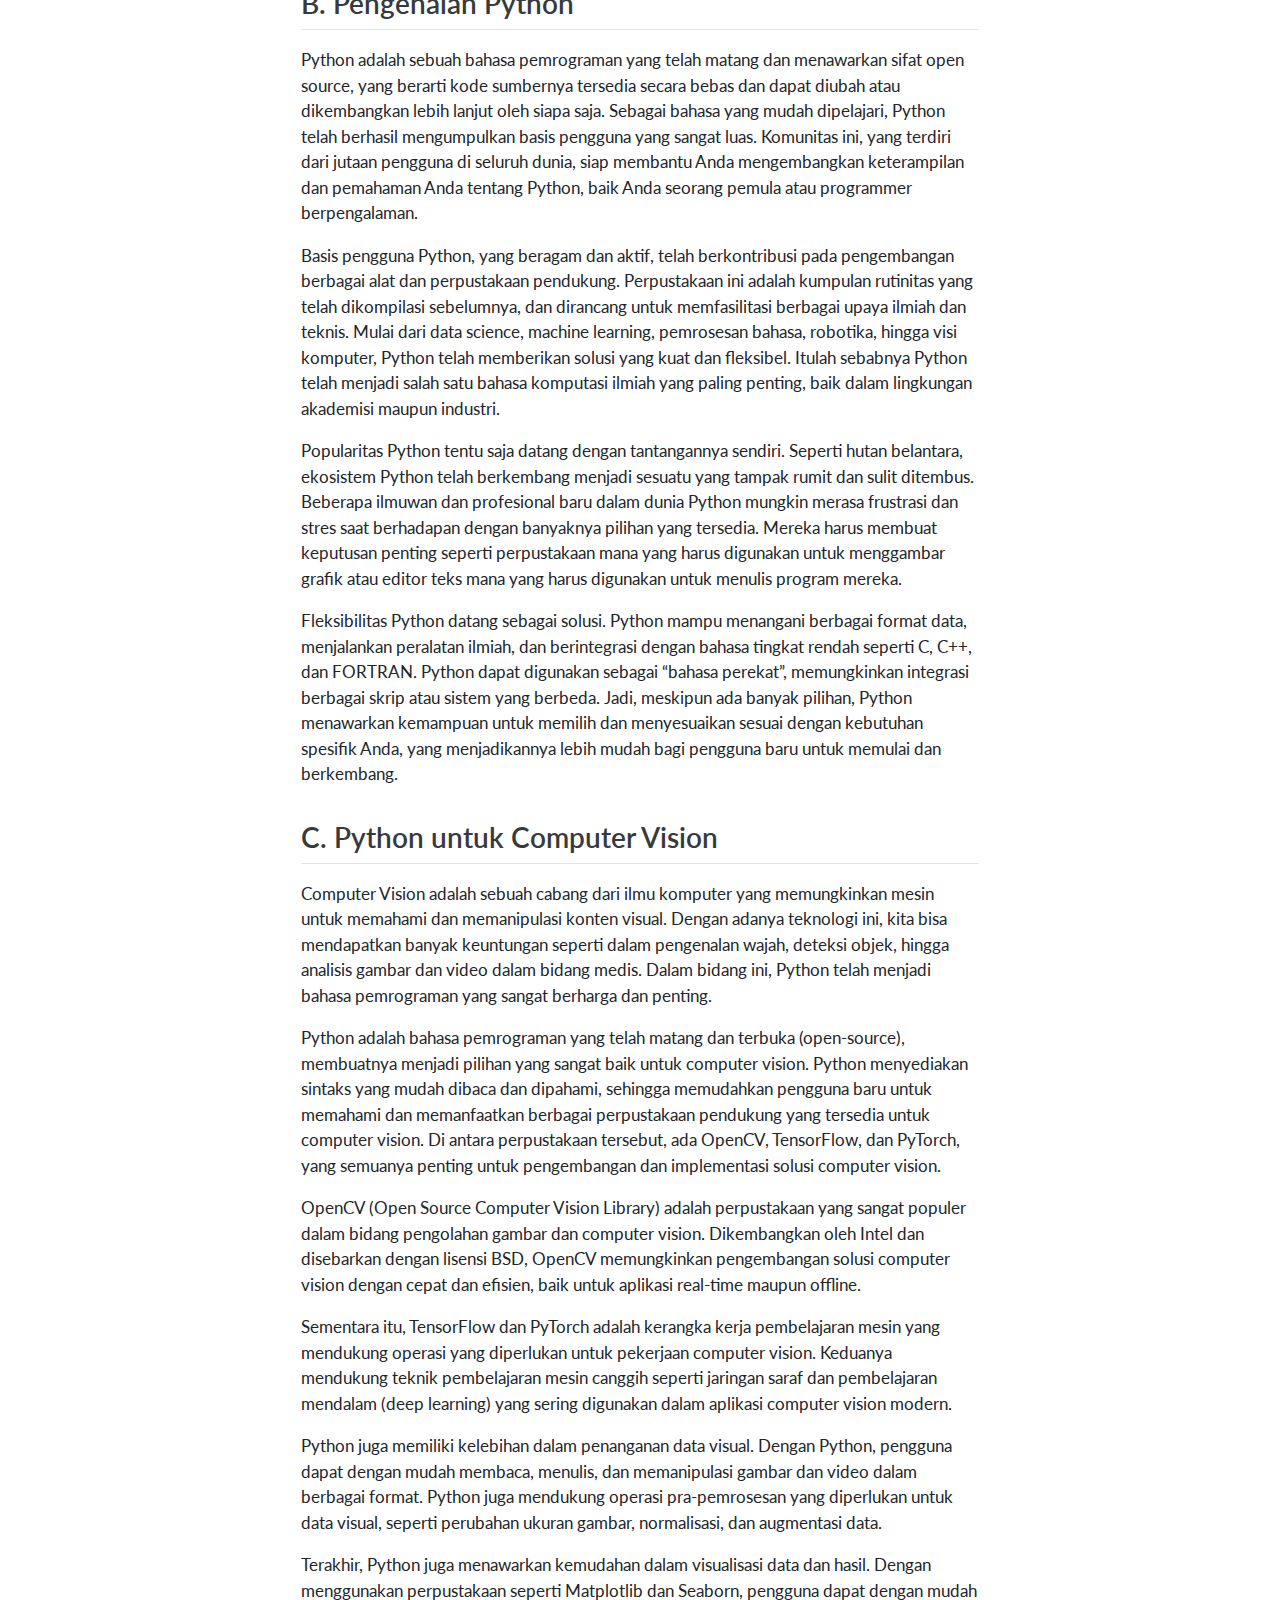
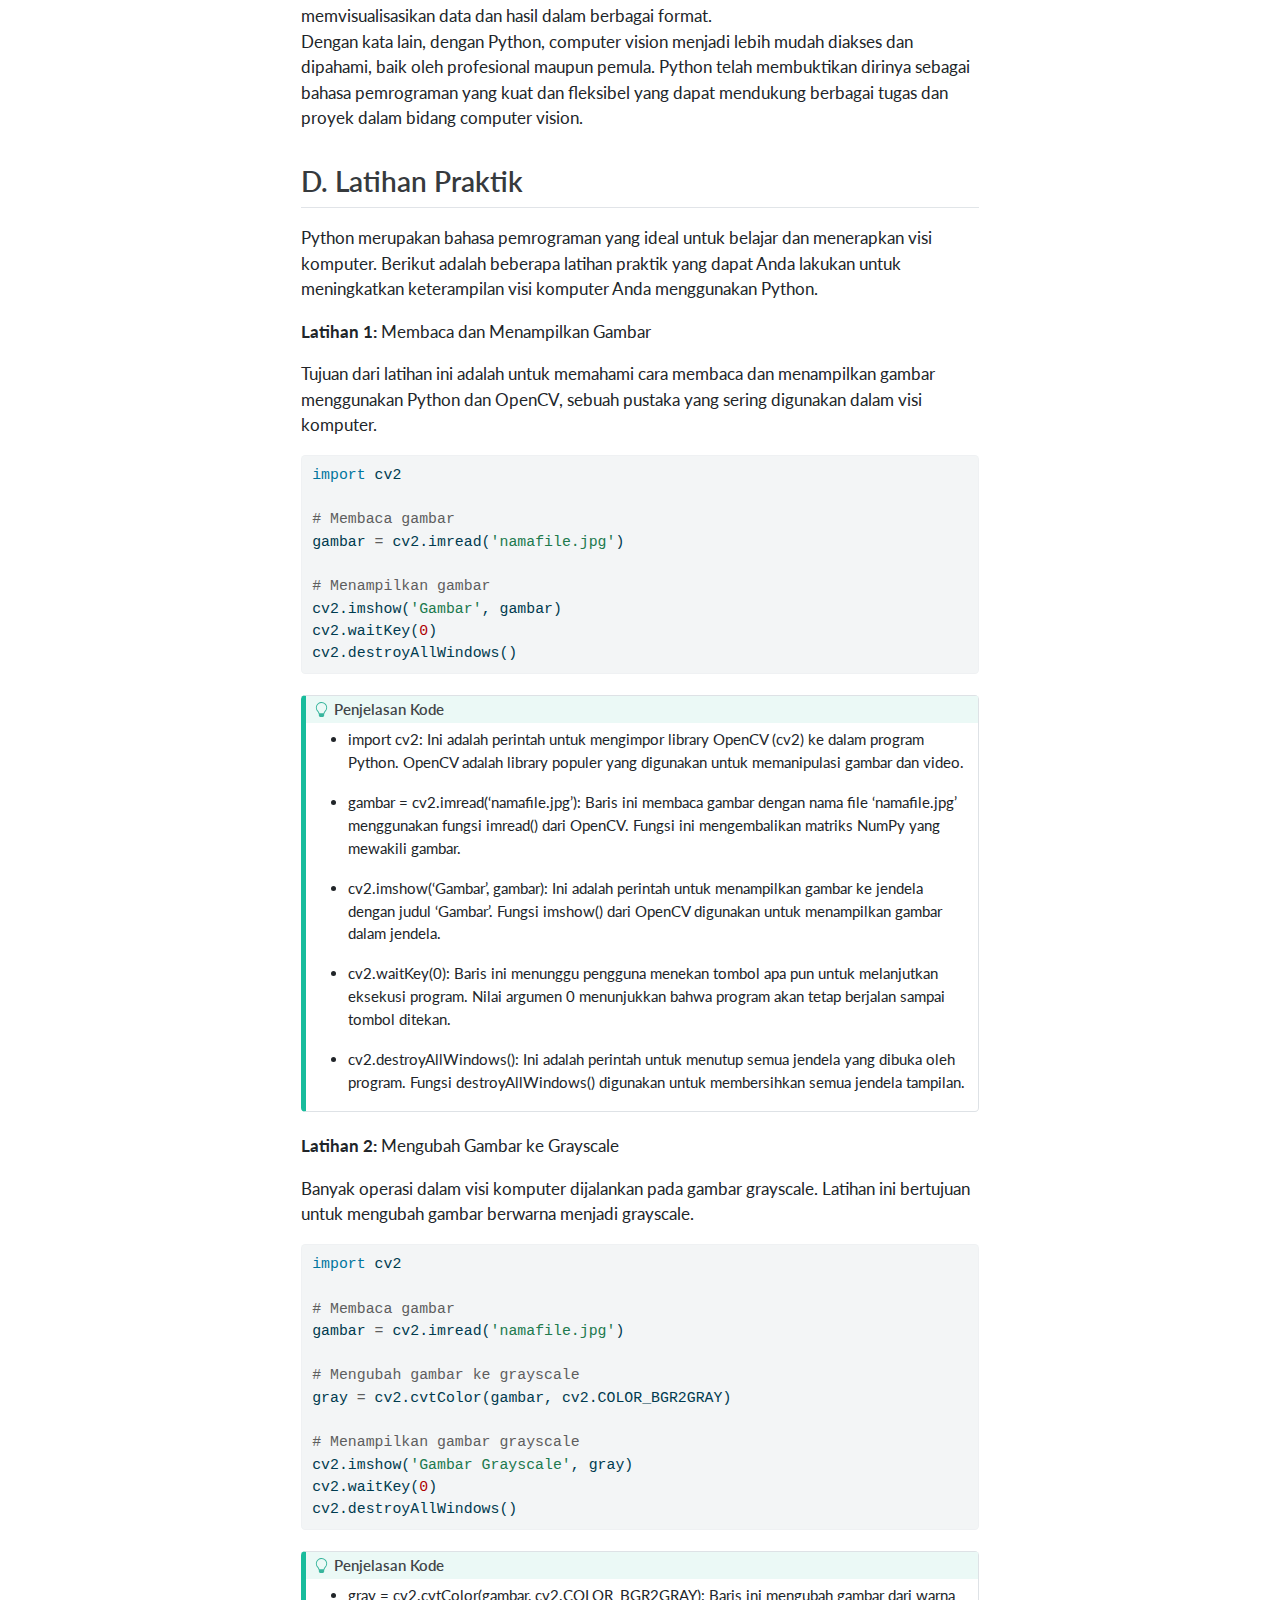
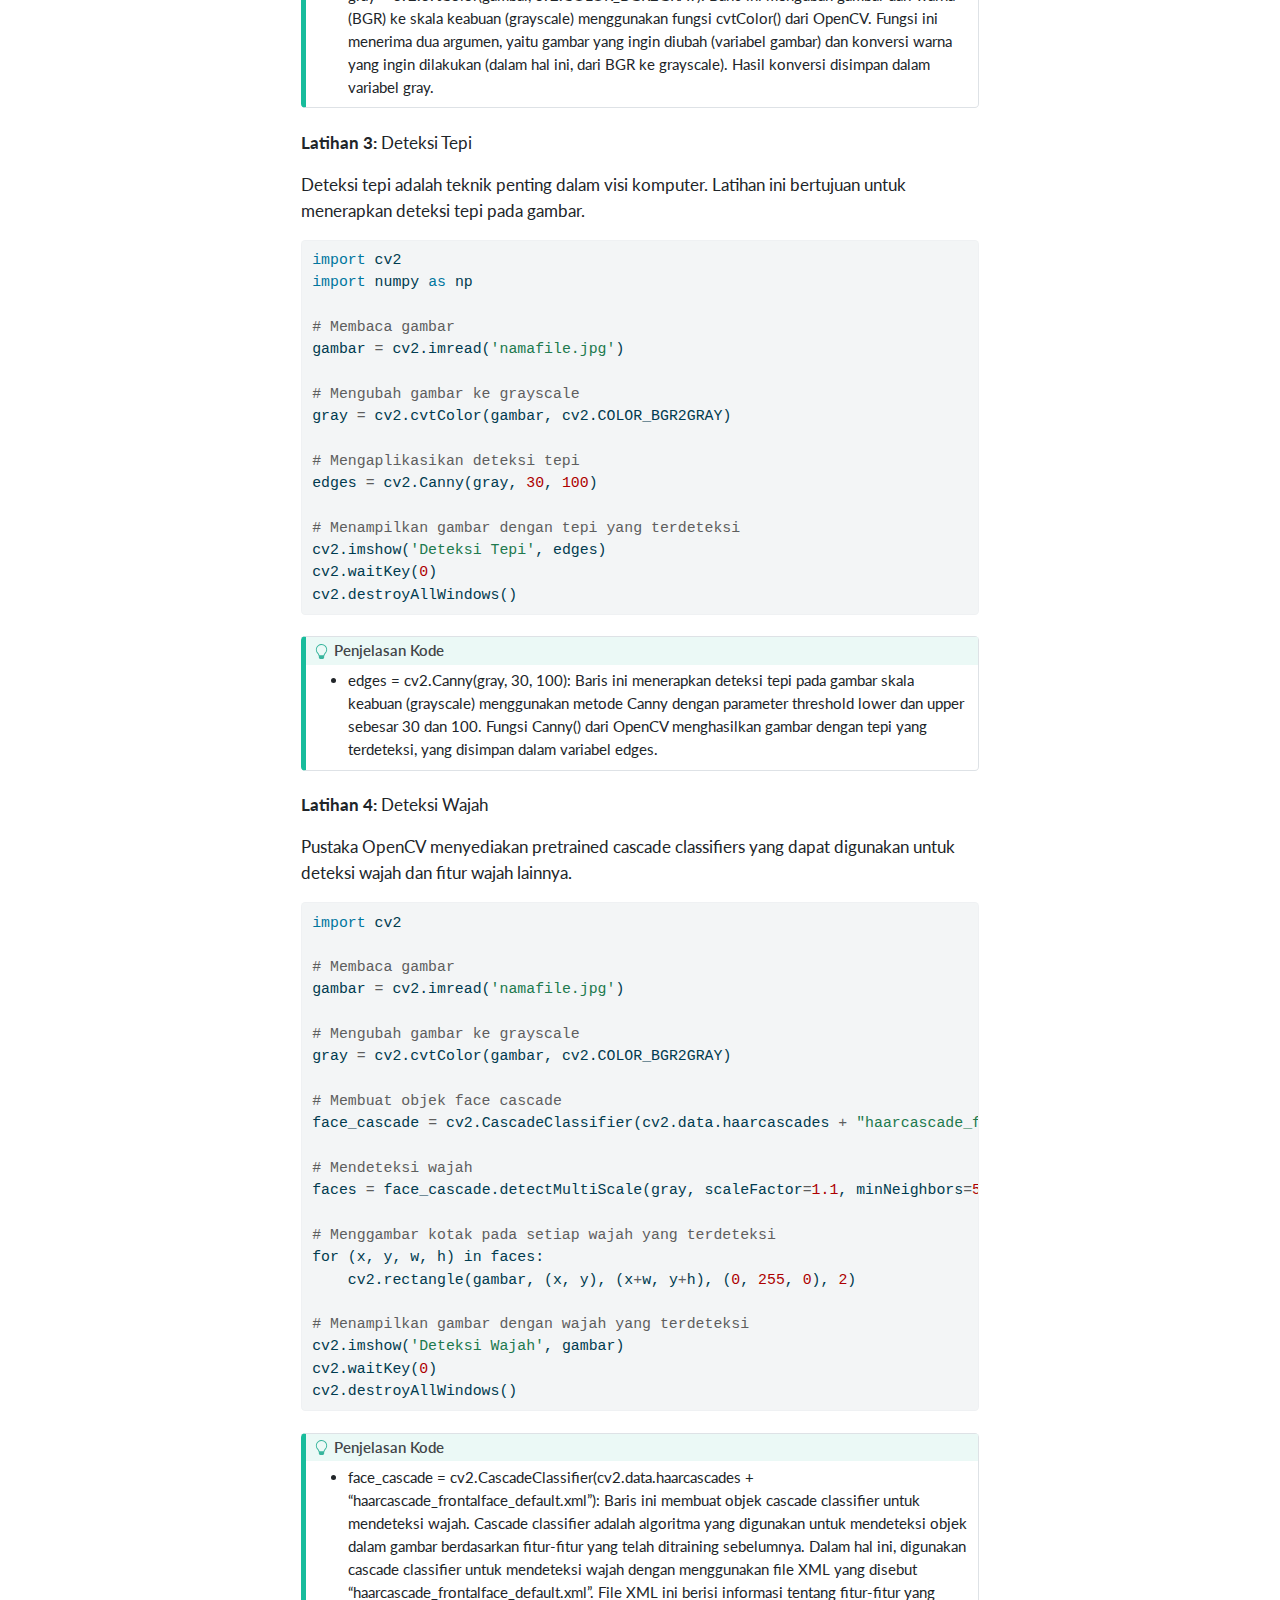
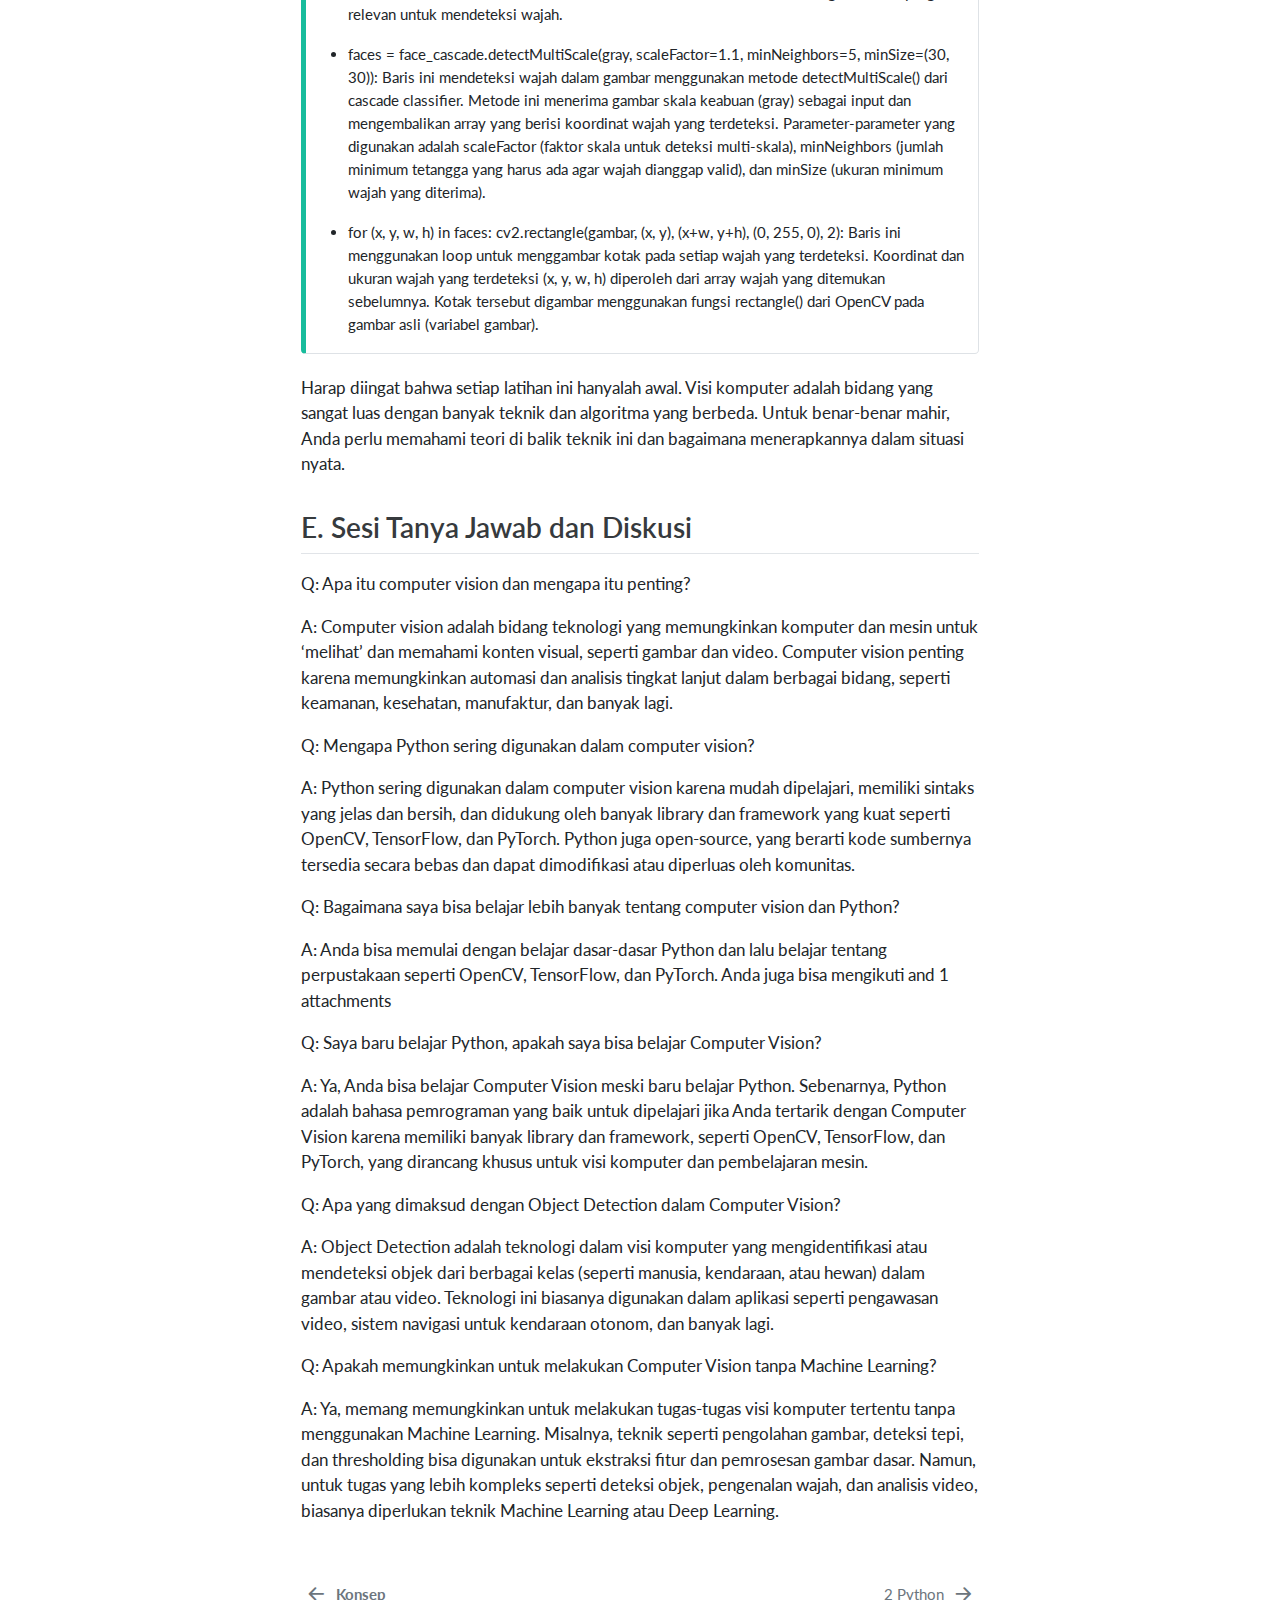
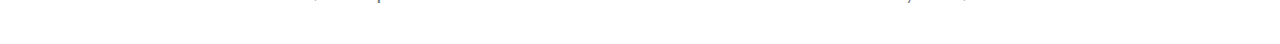
==== commit 1fd28a5d: "Final Com" ====
--- a/_book/1_Pengenalan_Computer_Vision_dan_Python.html
+++ b/_book/1_Pengenalan_Computer_Vision_dan_Python.html
@@ -176,6 +176,18 @@
  <span class="menu-text">4 Feature Extraction and Matching</span></a>
   </div>
 </li>
+          <li class="sidebar-item">
+  <div class="sidebar-item-container"> 
+  <a href="./5_Konsep_Dasar_Machine_Learning_dan_Deep_Learning.html" class="sidebar-item-text sidebar-link">
+ <span class="menu-text">5 Konsep Dasar Machine Learning dan Deep Learning dalam Klasifikasi Objek</span></a>
+  </div>
+</li>
+          <li class="sidebar-item">
+  <div class="sidebar-item-container"> 
+  <a href="./6_Evaluasi.html" class="sidebar-item-text sidebar-link">
+ <span class="menu-text">6 Metode Evaluasi dalam Computer Vision</span></a>
+  </div>
+</li>
       </ul>
   </li>
         <li class="sidebar-item sidebar-item-section">
@@ -190,25 +202,25 @@
           <li class="sidebar-item">
   <div class="sidebar-item-container"> 
   <a href="./Studi_Kasus_1.html" class="sidebar-item-text sidebar-link">
- <span class="menu-text">1 Sistem Klasifikasi Gambar</span></a>
+ <span class="menu-text">Studi Kasus 1</span></a>
   </div>
 </li>
           <li class="sidebar-item">
   <div class="sidebar-item-container"> 
   <a href="./Studi_Kasus_2.html" class="sidebar-item-text sidebar-link">
- <span class="menu-text">2 Sistem Deteksi dan Pengenalan Wajah</span></a>
+ <span class="menu-text">Studi Kasus 2</span></a>
   </div>
 </li>
           <li class="sidebar-item">
   <div class="sidebar-item-container"> 
   <a href="./Studi_Kasus_3.html" class="sidebar-item-text sidebar-link">
- <span class="menu-text">3 Sistem Klasifikasi berbasis Video Tracking</span></a>
+ <span class="menu-text">Studi Kasus 3</span></a>
   </div>
 </li>
           <li class="sidebar-item">
   <div class="sidebar-item-container"> 
   <a href="./Studi_Kasus_4.html" class="sidebar-item-text sidebar-link">
- <span class="menu-text">4 Sistem Deteksi dan Pengenalan Objek Wajah berbasis Transfer Learning (MobileNetV2)</span></a>
+ <span class="menu-text">Studi Kasus 4</span></a>
   </div>
 </li>
       </ul>
@@ -252,6 +264,7 @@
 </header>
 
 <p>Chapter ini membahas pengenalan Computer Vision dan Python dalam konteks visi komputer. Bagian pertama menjelaskan konsep dasar Computer Vision, tantangan yang dihadapinya, dan manfaatnya dalam berbagai bidang industri. Bagian kedua memperkenalkan Python sebagai bahasa pemrograman yang kuat dan populer dalam visi komputer, dengan pustaka seperti NumPy dan OpenCV yang mendukung pengembangan solusi analisis gambar dan video. Bagian selanjutnya membahas penggunaan Python untuk visi komputer, termasuk membaca gambar, melakukan operasi pada gambar, dan menggunakan algoritma untuk mengenali objek. Dilanjutkan dengan latihan praktik untuk mengaplikasikan konsep yang telah dipelajari. Terakhir, terdapat sesi tanya jawab dan diskusi untuk berinteraksi, mengatasi tantangan, dan berbagi wawasan tentang visi komputer dan penggunaan Python dalam bidang tersebut.</p>
+<div class="quarto-video ratio ratio-16x9"><iframe data-external="1" src="https://www.youtube.com/embed/m4z3h9QimhA?feature=shared" title="" frameborder="0" allow="accelerometer; autoplay; clipboard-write; encrypted-media; gyroscope; picture-in-picture" allowfullscreen=""></iframe></div>
 <section id="a.-pengenalan-computer-vision" class="level2">
 <h2 class="anchored" data-anchor-id="a.-pengenalan-computer-vision">A. Pengenalan Computer Vision</h2>
 <p>Visi komputer adalah bidang ilmu komputer yang bertujuan untuk memungkinkan komputer memproses dan mengidentifikasi gambar dan video dengan cara yang sama seperti penglihatan manusia. Visi komputer bertujuan untuk meniru sistem visual manusia. Tujuan utamanya adalah membangun sistem buatan yang dapat mengekstrak informasi dari gambar, yaitu membuat komputer memahami gambar dan video. Data gambar dapat berupa urutan video, gambar kedalaman, pandangan dari beberapa kamera, atau data multidimensional dari sensor gambar. Tujuan utama visi komputer adalah menggambarkan sebuah scene dunia nyata dalam satu atau lebih gambar, dan mengidentifikasi serta merekonstruksi propertinya, seperti karakteristik warna, informasi bentuk, karakteristik tekstur, pencahayaan scene, dan sebagainya.</p>
